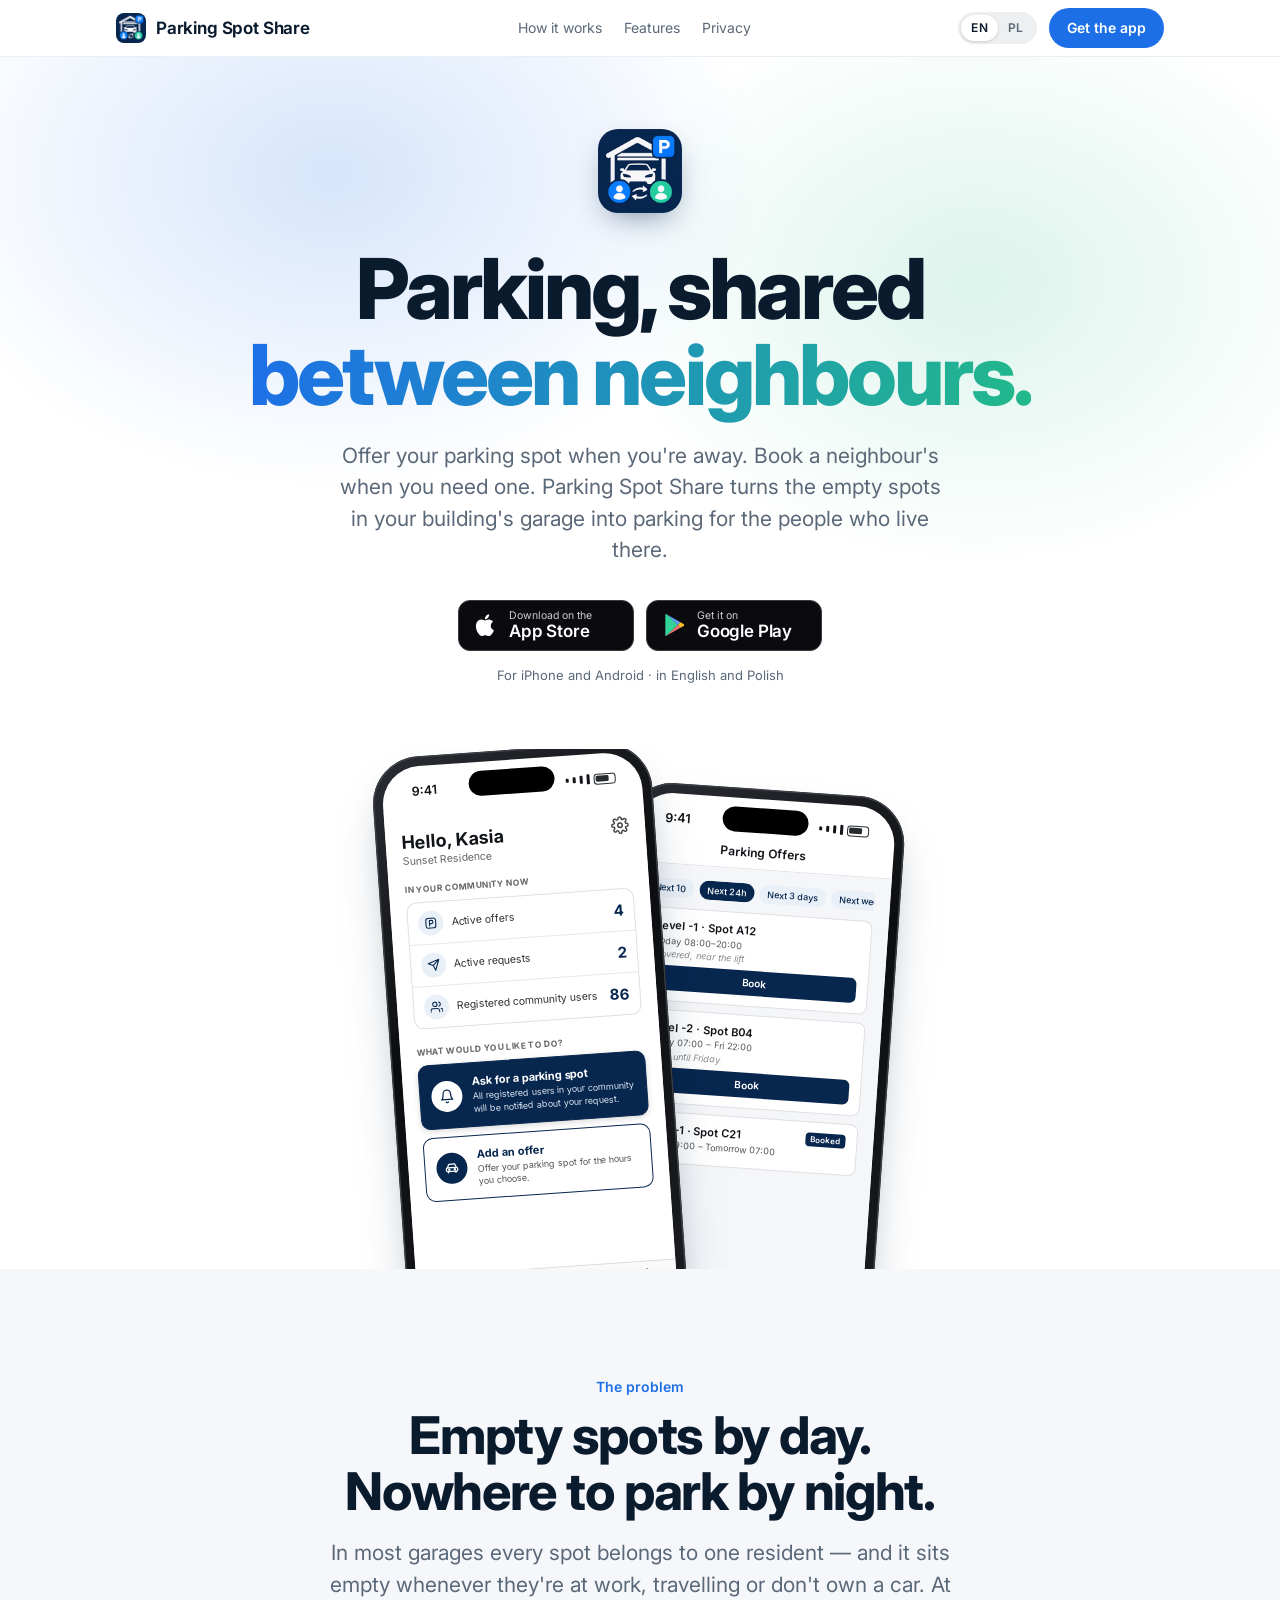
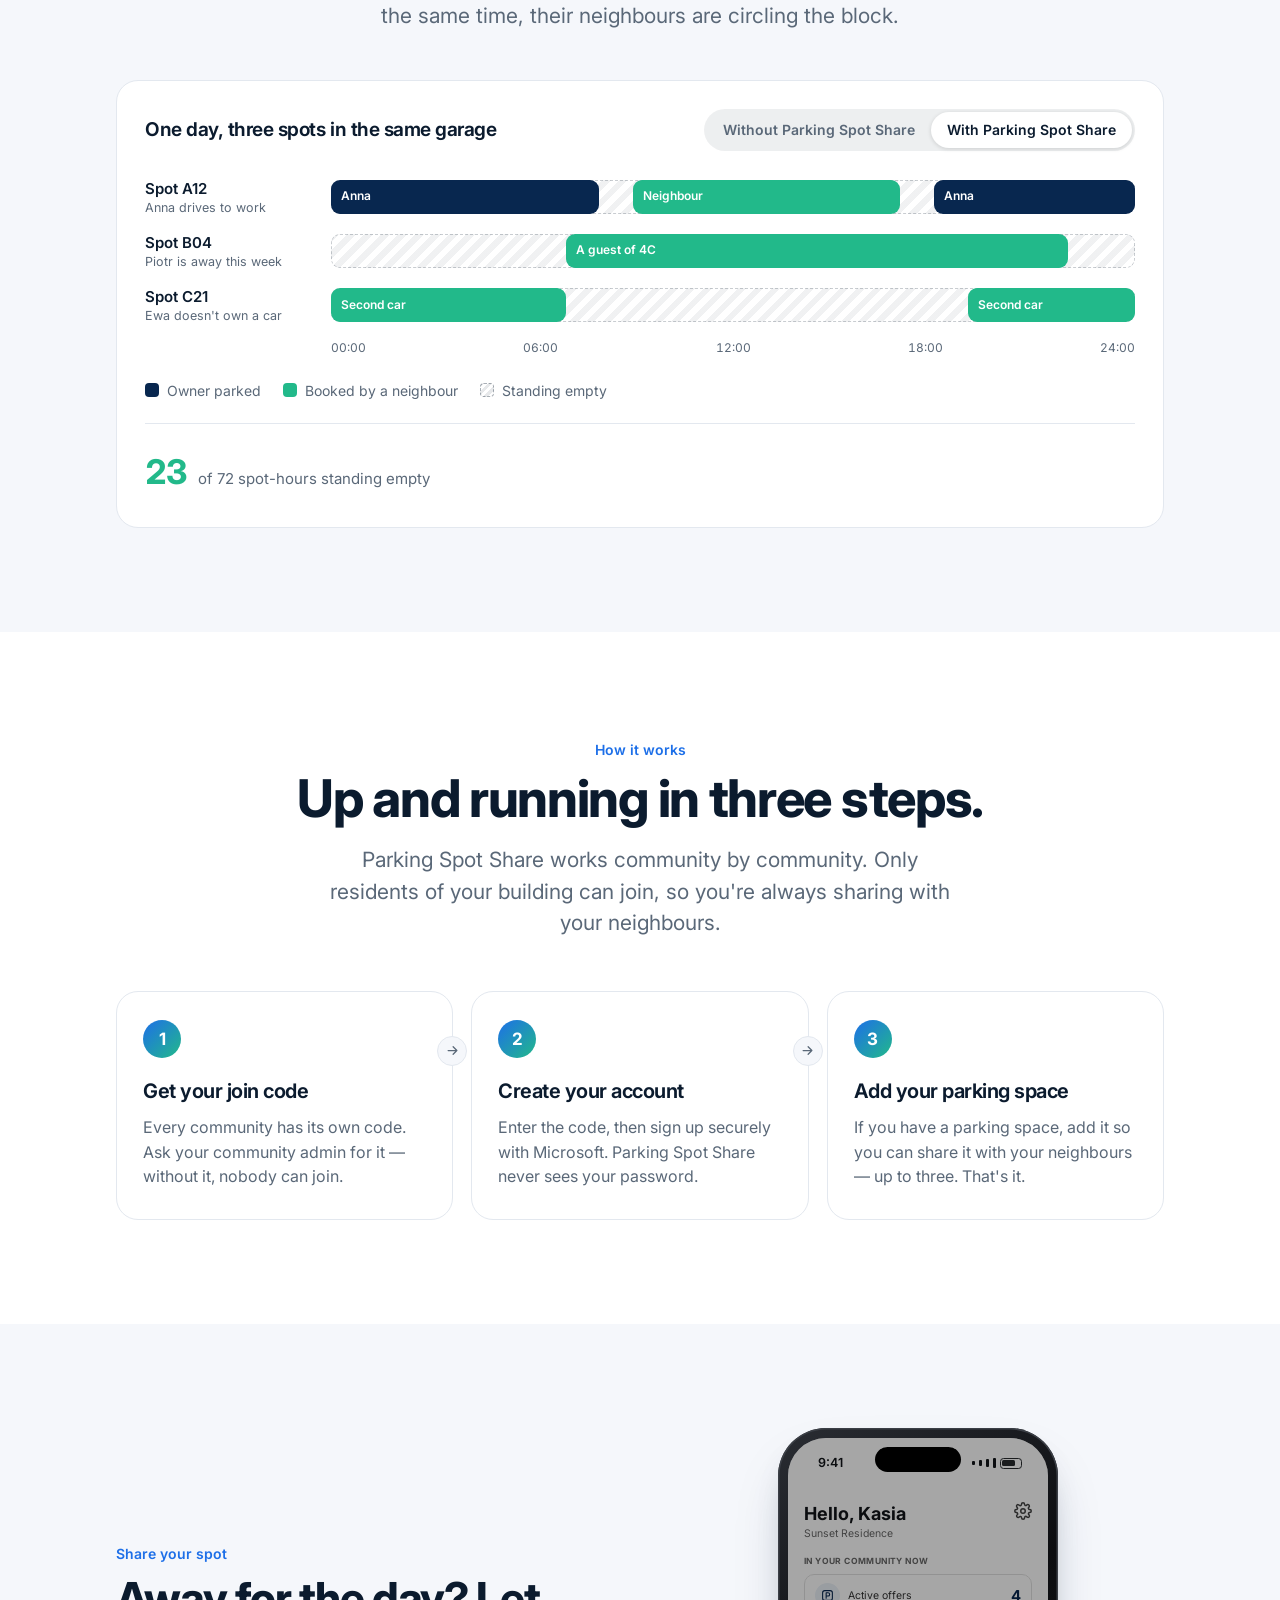
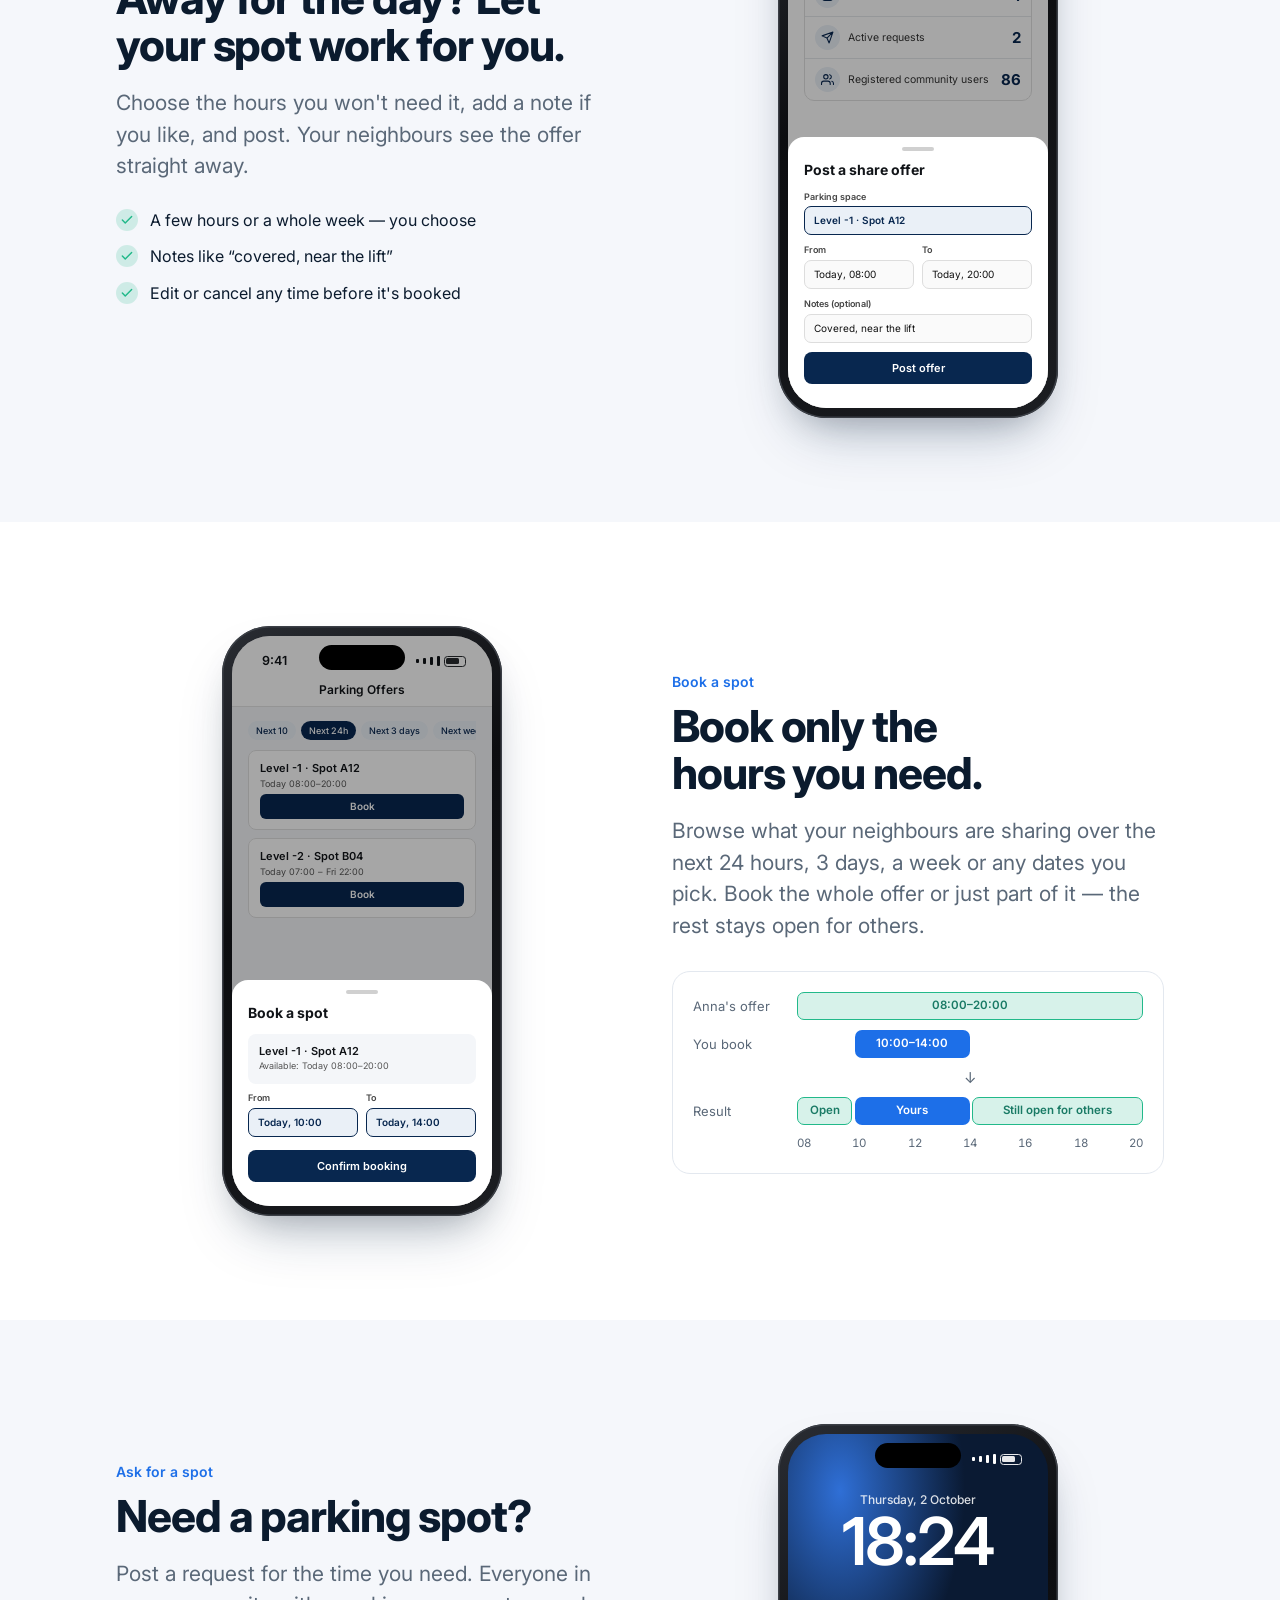
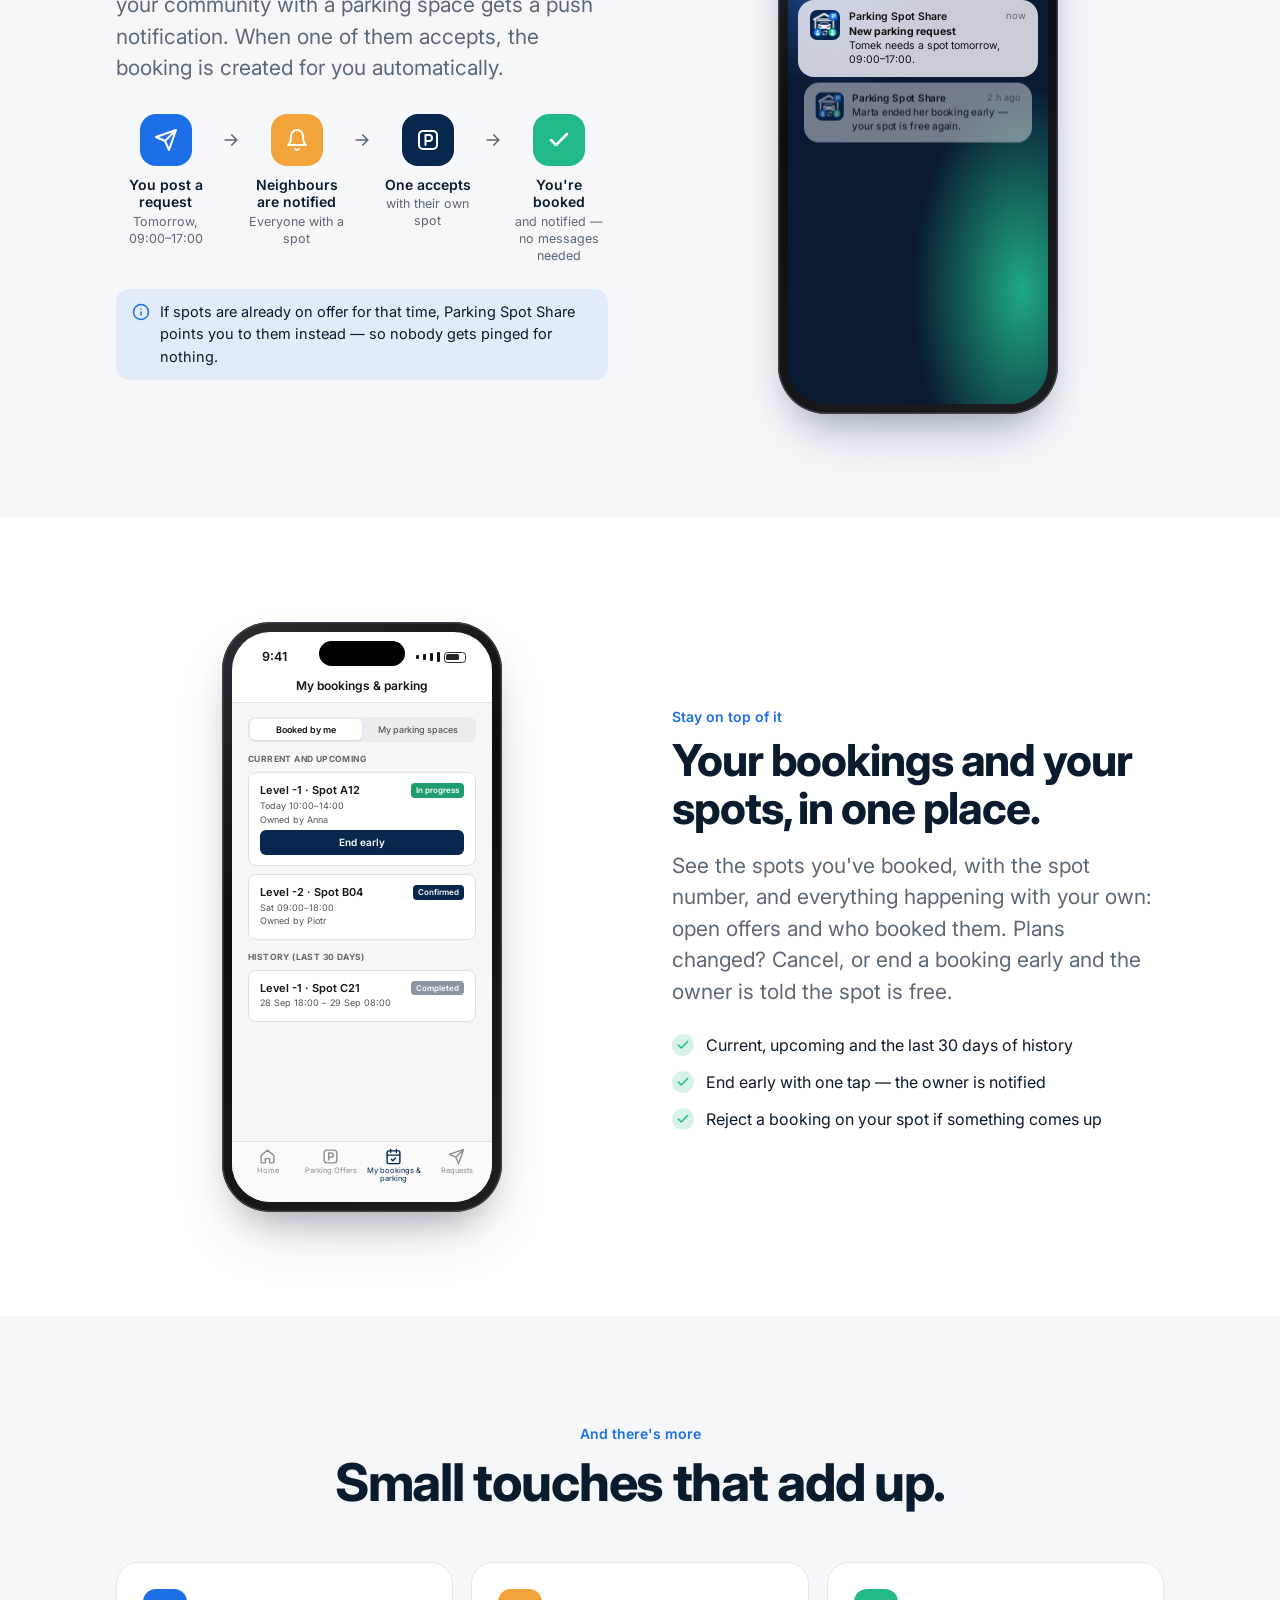
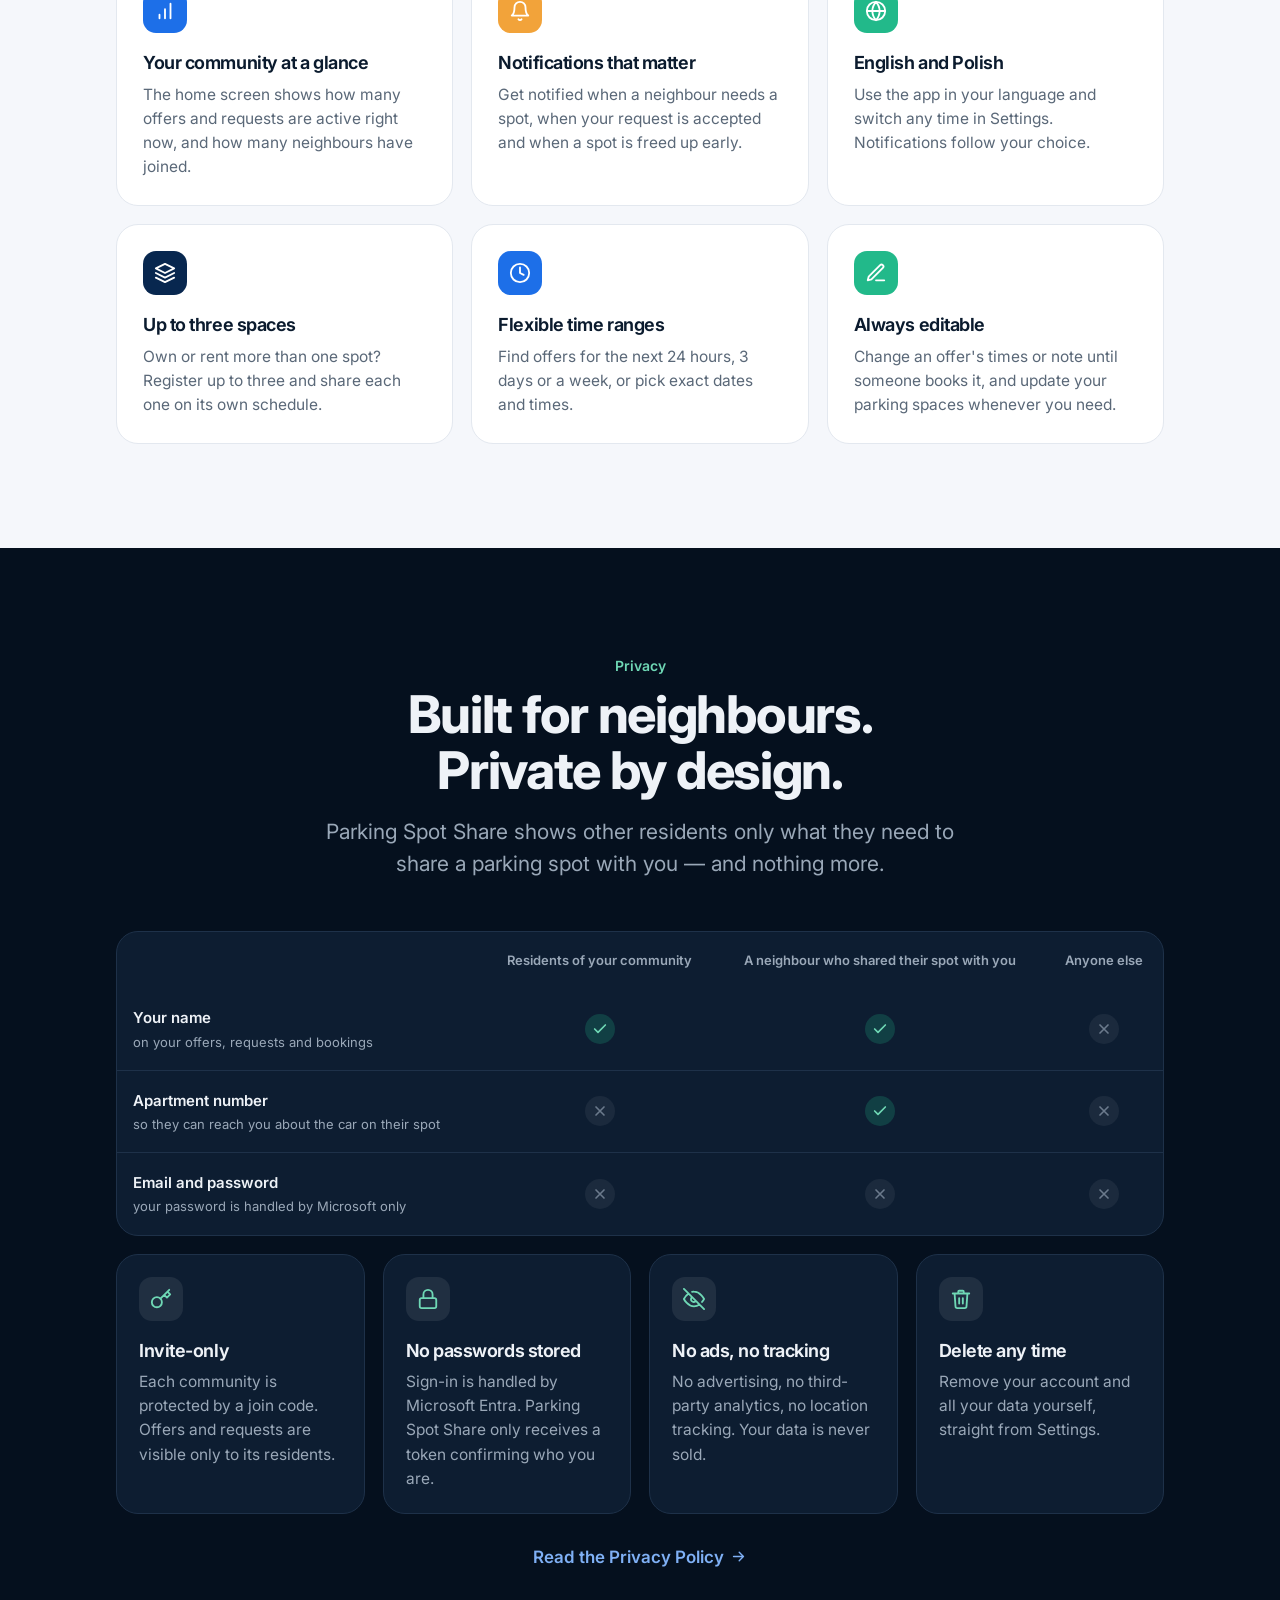
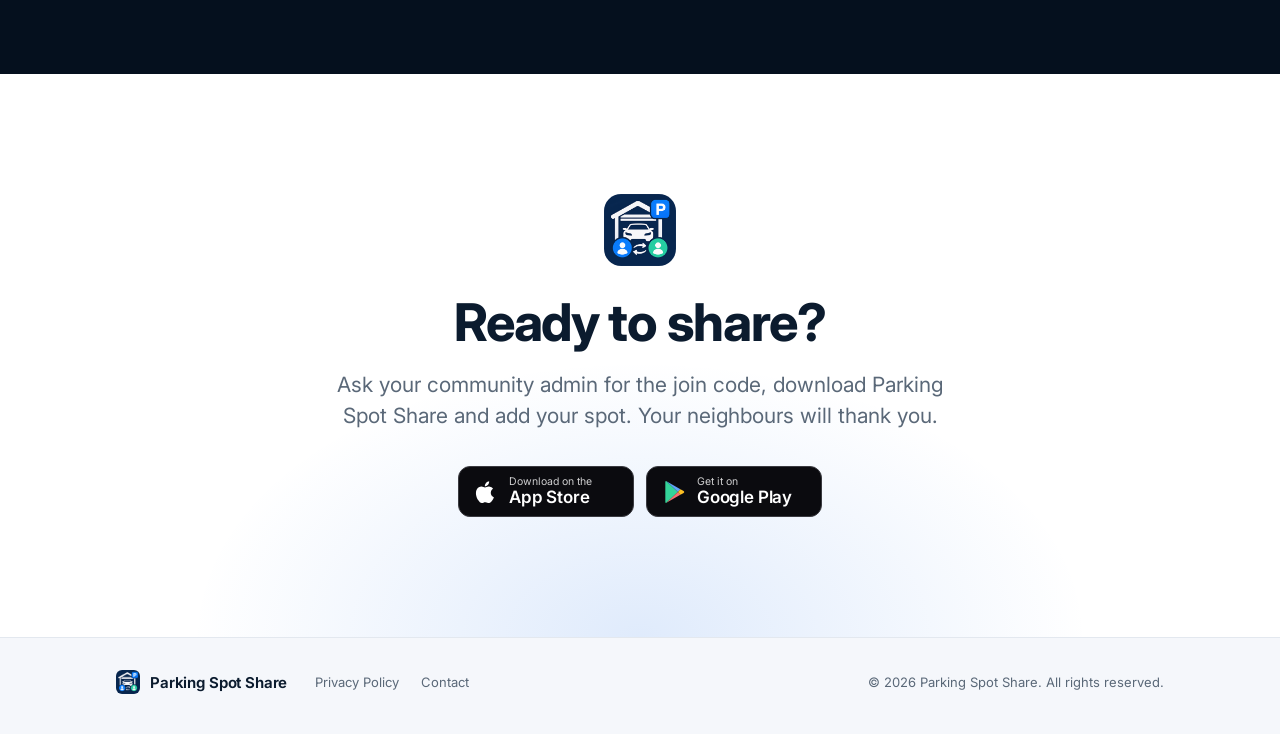
==== index.html @ 2da4513a "Simplify step 3 and the request section heading Step 3 now only asks to add a parking space (no apar" ====
<!DOCTYPE html>
<html lang="en">
<head>
<meta charset="UTF-8">
<meta name="viewport" content="width=device-width, initial-scale=1">
<title>Parking Spot Share</title>
<meta name="description" content="Parking Spot Share lets residents of the same building share their unused parking spots with each other — offer your spot when you're away, book a neighbour's when you need one.">
<meta property="og:title" content="Parking Spot Share — parking, shared between neighbours">
<meta property="og:description" content="Offer your parking spot when you're away. Book a neighbour's when you need one.">
<meta property="og:image" content="icon.png">
<link rel="icon" type="image/png" sizes="32x32" href="favicon-32.png">
<link rel="icon" type="image/png" sizes="256x256" href="icon.png">
<link rel="apple-touch-icon" href="apple-touch-icon.png">
<script>
  (function () {
    var lang = null;
    try { lang = new URLSearchParams(location.search).get("lang"); } catch (e) {}
    if (lang !== "en" && lang !== "pl") {
      try { lang = localStorage.getItem("lang"); } catch (e) {}
    }
    if (lang !== "en" && lang !== "pl") {
      lang = /^pl\b/i.test(navigator.language || "") ? "pl" : "en";
    }
    document.documentElement.lang = lang;
    document.documentElement.classList.add("js");
  })();
</script>
<link rel="preconnect" href="https://fonts.googleapis.com">
<link rel="preconnect" href="https://fonts.gstatic.com" crossorigin>
<link href="https://fonts.googleapis.com/css2?family=Inter:wght@400;500;600;700;800&display=swap" rel="stylesheet">
<link rel="stylesheet" href="site.css">
<style>
  /* ── Layout ─────────────────────────────────────────────────── */

  .wrap { max-width: 1080px; margin: 0 auto; padding: 0 16px; }

  section { padding: 104px 0; }
  .soft { background: var(--bg-soft); }

  .eyebrow {
    display: inline-block;
    font-size: 14px;
    font-weight: 600;
    color: var(--blue);
    margin-bottom: 10px;
  }

  h1, h2, h3 { letter-spacing: -0.025em; text-wrap: balance; margin: 0; }

  h2 {
    font-size: clamp(32px, 5vw, 52px);
    line-height: 1.07;
    font-weight: 750;
  }

  .lead {
    font-size: clamp(18px, 2vw, 21px);
    color: var(--text-muted);
    line-height: 1.5;
    max-width: 640px;
    margin: 18px 0 0;
  }

  .center { text-align: center; }
  .center .lead { margin-left: auto; margin-right: auto; }

  .i { width: 1em; height: 1em; display: inline-block; vertical-align: -0.125em; flex: none; }

  /* ── Hero ───────────────────────────────────────────────────── */

  .hero {
    position: relative;
    overflow: hidden;
    padding: 72px 0 0;
    text-align: center;
  }

  .hero::before {
    content: "";
    position: absolute;
    inset: -20% -10% auto;
    height: 900px;
    background:
      radial-gradient(40% 50% at 30% 40%, color-mix(in srgb, var(--blue) 18%, transparent), transparent 70%),
      radial-gradient(35% 45% at 72% 52%, color-mix(in srgb, var(--mint) 16%, transparent), transparent 70%);
    pointer-events: none;
  }

  .hero > * { position: relative; }

  .hero-icon {
    width: 84px;
    height: 84px;
    border-radius: 20px;
    box-shadow: 0 12px 30px -10px rgba(8, 39, 79, 0.5);
    margin-bottom: 26px;
  }

  .hero h1 {
    font-size: clamp(42px, 7.6vw, 84px);
    line-height: 1.02;
    font-weight: 800;
    letter-spacing: -0.035em;
  }

  .gradient-text {
    background: linear-gradient(100deg, var(--blue), var(--mint));
    -webkit-background-clip: text;
    background-clip: text;
    color: transparent;
  }

  .hero .lead { margin: 22px auto 0; max-width: 620px; }

  .stores {
    display: flex;
    flex-wrap: wrap;
    justify-content: center;
    gap: 12px;
    margin-top: 34px;
  }

  .store {
    display: inline-flex;
    align-items: center;
    gap: 10px;
    min-width: 176px;
    padding: 9px 18px 9px 14px;
    border-radius: 12px;
    background: #0B0B0F;
    color: #fff;
    text-decoration: none;
    border: 1px solid #3A3A40;
    transition: transform 0.15s ease;
  }

  .store:hover { transform: translateY(-2px); }
  .store svg { width: 26px; height: 26px; flex: none; }
  .store span { display: flex; flex-direction: column; text-align: left; line-height: 1.15; }
  .store small { font-size: 10.5px; opacity: 0.8; }
  .store b { font-size: 17px; font-weight: 600; letter-spacing: -0.01em; }

  .hero-note { margin-top: 14px; font-size: 13px; color: var(--text-muted); }

  .hero-phones {
    display: flex;
    justify-content: center;
    align-items: flex-end;
    gap: 0;
    margin-top: 64px;
    height: 520px;
    overflow: hidden;
  }

  .hero-phones .phone:first-child { transform: translateX(30px) rotate(-4deg); z-index: 1; margin-bottom: -70px; }
  .hero-phones .phone:last-child { transform: translateX(-30px) rotate(4deg) translateY(40px); margin-bottom: -70px; }

  @media (max-width: 640px) {
    .hero-phones { height: 500px; align-items: flex-start; }
    .hero-phones .phone:first-child { margin-bottom: 0; }
    .hero-phones .phone:last-child { display: none; }
    .hero-phones .phone:first-child { transform: none; }
  }

  /* ── Phone mockup ───────────────────────────────────────────── */

  .phone {
    --ink: #111418;
    --muted: #666;
    --navy-app: #08274F;
    width: 280px;
    height: 590px;
    flex: none;
    border-radius: 48px;
    padding: 10px;
    background: linear-gradient(145deg, #2A2D33, #0C0D10 40%, #1C1E22);
    box-shadow: var(--shadow), inset 0 0 0 1.5px #3B3F46;
    position: relative;
    text-align: left;
    font-family: -apple-system, BlinkMacSystemFont, "SF Pro Text", "Inter", "Segoe UI", Roboto, sans-serif;
    line-height: 1.3;
  }

  .screen {
    height: 100%;
    border-radius: 38px;
    overflow: hidden;
    background: #fff;
    color: var(--ink);
    display: flex;
    flex-direction: column;
    position: relative;
  }

  .island {
    position: absolute;
    top: 9px;
    left: 50%;
    transform: translateX(-50%);
    width: 86px;
    height: 25px;
    border-radius: 20px;
    background: #000;
    z-index: 2;
  }

  .statusbar {
    height: 44px;
    flex: none;
    display: flex;
    align-items: center;
    justify-content: space-between;
    padding: 6px 26px 0 30px;
    font-size: 12.5px;
    font-weight: 600;
  }

  .statusbar .sig { display: flex; gap: 4px; align-items: center; }
  .statusbar .sig i { display: block; width: 3px; background: currentColor; border-radius: 1px; }
  .statusbar .batt { width: 22px; height: 11px; border: 1.2px solid currentColor; border-radius: 3.5px; padding: 1.2px; opacity: 0.9; }
  .statusbar .batt::after { content: ""; display: block; height: 100%; width: 75%; background: currentColor; border-radius: 1.5px; }

  .navbar-title {
    flex: none;
    text-align: center;
    font-size: 12px;
    font-weight: 600;
    padding: 2px 0 8px;
    border-bottom: 0.5px solid #e3e3e3;
  }

  .app-body { flex: 1; overflow: hidden; padding: 14px 16px; background: #fff; }
  .app-body.grey { background: #F4F6F9; }

  .tabbar {
    flex: none;
    display: grid;
    grid-template-columns: repeat(4, 1fr);
    border-top: 0.5px solid #ddd;
    background: #FAFAFA;
    padding: 6px 4px 18px;
  }

  .tab { display: flex; flex-direction: column; align-items: center; gap: 2px; font-size: 7.5px; color: #8E8E93; text-align: center; line-height: 1.15; }
  .tab .i { width: 17px; height: 17px; }
  .tab.on { color: var(--navy-app); }

  /* App components (sized from the app's StyleSheets at ~0.68×) */

  .a-greet { font-size: 18px; font-weight: 700; }
  .a-comm { font-size: 10.5px; color: var(--muted); margin-top: 1px; }
  .a-head { display: flex; justify-content: space-between; align-items: flex-start; margin: 6px 0 16px; }
  .a-head .i { width: 18px; height: 18px; color: #444; }
  .a-sec { font-size: 8.5px; font-weight: 700; color: var(--muted); text-transform: uppercase; letter-spacing: 0.4px; margin-bottom: 7px; }
  .a-stats { border-radius: 10px; border: 0.5px solid #e0e0e0; overflow: hidden; margin-bottom: 18px; }
  .a-stat { display: flex; align-items: center; gap: 8px; padding: 8px 10px; }
  .a-stat + .a-stat { border-top: 0.5px solid #e5e7eb; }
  .a-stat .ic { width: 25px; height: 25px; border-radius: 50%; background: #EAF0F7; color: var(--navy-app); display: grid; place-items: center; }
  .a-stat .ic .i { width: 13px; height: 13px; }
  .a-stat .lbl { flex: 1; font-size: 10.5px; color: #333; }
  .a-stat .val { font-size: 15px; font-weight: 700; color: var(--navy-app); }
  .a-card { display: flex; align-items: center; gap: 10px; border-radius: 10px; padding: 11px; margin-bottom: 8px; border: 1.2px solid var(--navy-app); }
  .a-card .ic { width: 31px; height: 31px; border-radius: 50%; display: grid; place-items: center; flex: none; background: var(--navy-app); color: #fff; }
  .a-card .ic .i { width: 15px; height: 15px; }
  .a-card b { display: block; font-size: 11px; color: var(--navy-app); }
  .a-card small { display: block; font-size: 9px; color: #555; line-height: 1.35; margin-top: 2px; }
  .a-card.primary { background: var(--navy-app); box-shadow: 0 2px 6px rgba(0, 0, 0, 0.15); }
  .a-card.primary .ic { background: #fff; color: var(--navy-app); }
  .a-card.primary b { color: #fff; }
  .a-card.primary small { color: #D6E0EE; }

  .a-chips { display: flex; gap: 5px; margin-bottom: 10px; overflow: hidden; }
  .a-chip { font-size: 9px; padding: 4px 8px; border-radius: 999px; background: #EAF0F7; color: var(--navy-app); white-space: nowrap; font-weight: 500; }
  .a-chip.on { background: var(--navy-app); color: #fff; }
  .a-desc { font-size: 9px; color: #666; margin-bottom: 10px; line-height: 1.4; }
  .a-offer { background: #fff; border-radius: 8px; padding: 10px 11px; border: 0.5px solid #e0e0e0; margin-bottom: 8px; }
  .a-offer .top { display: flex; justify-content: space-between; gap: 6px; margin-bottom: 2px; align-items: center; }
  .a-offer .t { font-size: 11px; font-weight: 600; }
  .a-offer .p { font-size: 11px; font-weight: 600; color: var(--navy-app); white-space: nowrap; }
  .a-offer .time { font-size: 9px; color: #555; margin-bottom: 2px; }
  .a-offer .note { font-size: 9px; color: #888; font-style: italic; margin-bottom: 5px; }
  .a-offer .who { font-size: 9px; color: #555; margin-bottom: 2px; }
  .a-btn { background: var(--navy-app); color: #fff; border-radius: 6px; padding: 6px; text-align: center; font-size: 10px; font-weight: 600; margin-top: 5px; }
  .a-btn.ghost { background: transparent; color: #c00; border: 1px solid #c00; display: inline-block; padding: 3px 8px; font-size: 9px; font-weight: 500; }
  .a-badge { font-size: 8px; font-weight: 600; color: #fff; background: var(--navy-app); border-radius: 4px; padding: 2px 5px; white-space: nowrap; }
  .a-badge.green { background: #1E9E6A; }
  .a-badge.grey { background: #8A94A3; }

  .a-seg { display: grid; grid-template-columns: 1fr 1fr; background: #E9ECF1; border-radius: 7px; padding: 2px; margin-bottom: 12px; }
  .a-seg span { font-size: 9px; text-align: center; padding: 5px 2px; border-radius: 5px; color: #555; font-weight: 500; }
  .a-seg span.on { background: #fff; color: #111; box-shadow: 0 1px 2px rgba(0, 0, 0, 0.12); font-weight: 600; }

  /* Modal mockup */
  .a-dim { position: absolute; inset: 0; background: rgba(0, 0, 0, 0.35); z-index: 1; }
  .a-sheet { position: absolute; left: 0; right: 0; bottom: 0; background: #fff; border-radius: 16px 16px 0 0; padding: 10px 16px 24px; z-index: 1; }
  .a-sheet .grab { width: 32px; height: 4px; border-radius: 2px; background: #d0d0d0; margin: 0 auto 10px; }
  .a-sheet h4 { margin: 0 0 12px; font-size: 14px; font-weight: 700; }
  .a-label { font-size: 9px; font-weight: 600; color: #444; margin: 0 0 4px; }
  .a-input { border: 1px solid #ddd; border-radius: 7px; padding: 7px 9px; font-size: 10px; background: #fafafa; margin-bottom: 9px; color: #111; }
  .a-input.sel { border-color: var(--navy-app); background: #EAF0F7; color: var(--navy-app); font-weight: 600; }
  .a-row { display: grid; grid-template-columns: 1fr 1fr; gap: 8px; }
  .a-sheet .a-btn { padding: 9px; font-size: 11px; margin-top: 4px; border-radius: 8px; }

  /* Lock screen mockup */
  .lock {
    background:
      radial-gradient(80% 60% at 20% 10%, #2F6FD6 0%, transparent 60%),
      radial-gradient(70% 60% at 90% 80%, #1FA982 0%, transparent 60%),
      #0A1A33;
    color: #fff;
  }
  .lock .statusbar { color: #fff; }
  .lock-date { text-align: center; font-size: 12px; font-weight: 500; opacity: 0.85; margin-top: 14px; }
  .lock-time { text-align: center; font-size: 66px; font-weight: 600; letter-spacing: -2px; line-height: 1; margin-bottom: 26px; }
  .notif {
    margin: 0 10px 8px;
    background: rgba(245, 245, 250, 0.82);
    -webkit-backdrop-filter: blur(20px);
    backdrop-filter: blur(20px);
    color: #111;
    border-radius: 16px;
    padding: 10px 12px;
    display: flex;
    gap: 9px;
  }
  .notif img { width: 30px; height: 30px; border-radius: 7px; flex: none; }
  .notif .nt { flex: 1; min-width: 0; }
  .notif .nh { display: flex; justify-content: space-between; font-size: 10.5px; font-weight: 600; }
  .notif .nh small { font-weight: 400; color: #666; font-size: 9.5px; }
  .notif p { margin: 1px 0 0; font-size: 10.5px; line-height: 1.35; }
  .notif.faded { opacity: 0.55; transform: scale(0.95); margin-top: -4px; }

  /* ── Problem / garage diagram ───────────────────────────────── */

  .diagram {
    background: var(--surface);
    border: 1px solid var(--border);
    border-radius: var(--radius);
    padding: 28px;
    margin-top: 48px;
  }

  .diagram-head {
    display: flex;
    flex-wrap: wrap;
    justify-content: space-between;
    align-items: center;
    gap: 16px;
    margin-bottom: 26px;
  }

  .diagram-head h3 { font-size: 19px; font-weight: 650; }

  .seg {
    display: inline-flex;
    background: color-mix(in srgb, var(--text) 7%, transparent);
    border-radius: 999px;
    padding: 3px;
  }

  .seg button {
    appearance: none;
    border: 0;
    background: transparent;
    color: var(--text-muted);
    font: inherit;
    font-size: 14px;
    font-weight: 600;
    padding: 7px 16px;
    border-radius: 999px;
    cursor: pointer;
    transition: background 0.2s ease, color 0.2s ease;
  }

  .seg button[aria-pressed="true"] { background: var(--surface); color: var(--text); box-shadow: 0 1px 4px rgba(0, 0, 0, 0.14); }

  .day-row { display: grid; grid-template-columns: 172px 1fr; gap: 14px; align-items: center; margin-bottom: 14px; }
  .day-row .who b { display: block; font-size: 15px; font-weight: 600; }
  .day-row .who small { display: block; color: var(--text-muted); font-size: 12.5px; line-height: 1.35; }

  .track {
    position: relative;
    height: 34px;
    border-radius: 9px;
    background: repeating-linear-gradient(135deg, color-mix(in srgb, var(--text) 6%, transparent) 0 6px, transparent 6px 12px);
    outline: 1px dashed color-mix(in srgb, var(--text) 22%, transparent);
    outline-offset: -1px;
  }

  .bar {
    position: absolute;
    top: 0;
    bottom: 0;
    border-radius: 9px;
    display: flex;
    align-items: center;
    padding: 0 10px;
    font-size: 12px;
    font-weight: 600;
    color: #fff;
    white-space: nowrap;
    overflow: hidden;
  }

  .bar.owner { background: var(--navy); }
  :root[data-theme="dark"] .bar.owner { background: #2A4C7E; }
  @media (prefers-color-scheme: dark) { :root:not([data-theme="light"]) .bar.owner { background: #2A4C7E; } }

  .bar.shared {
    background: var(--mint);
    transform-origin: left center;
    transition: transform 0.7s cubic-bezier(0.2, 0.8, 0.2, 1), opacity 0.4s ease;
  }

  .garage[data-mode="without"] .bar.shared { transform: scaleX(0); opacity: 0; }

  .axis { display: grid; grid-template-columns: 172px 1fr; gap: 14px; }
  .axis .ticks { display: flex; justify-content: space-between; font-size: 12px; color: var(--text-muted); font-variant-numeric: tabular-nums; }

  .legend { display: flex; flex-wrap: wrap; gap: 8px 22px; margin-top: 22px; font-size: 14px; color: var(--text-muted); }
  .legend span { display: inline-flex; align-items: center; gap: 8px; }
  .legend i { width: 14px; height: 14px; border-radius: 4px; display: block; }
  .legend .l-owner { background: var(--navy); }
  .legend .l-shared { background: var(--mint); }
  .legend .l-idle { outline: 1px dashed color-mix(in srgb, var(--text) 35%, transparent); outline-offset: -1px; background: repeating-linear-gradient(135deg, color-mix(in srgb, var(--text) 10%, transparent) 0 3px, transparent 3px 6px); }

  .stat-out {
    display: flex;
    flex-wrap: wrap;
    gap: 6px 10px;
    align-items: baseline;
    margin-top: 22px;
    padding-top: 22px;
    border-top: 1px solid var(--border);
    font-size: 15px;
    color: var(--text-muted);
  }

  .stat-out strong { font-size: 34px; font-weight: 750; color: var(--text); letter-spacing: -0.02em; font-variant-numeric: tabular-nums; }
  .garage[data-mode="with"] .stat-out strong { color: var(--mint); }

  @media (max-width: 560px) {
    .diagram { padding: 20px 16px; }
    .day-row, .axis { grid-template-columns: 1fr; gap: 6px; }
    .axis .spacer { display: none; }
    .bar { font-size: 0; padding: 0; }
  }

  /* ── Steps ──────────────────────────────────────────────────── */

  .steps {
    display: grid;
    grid-template-columns: repeat(3, 1fr);
    gap: 18px;
    margin-top: 52px;
    counter-reset: step;
  }

  .step {
    background: var(--surface);
    border: 1px solid var(--border);
    border-radius: var(--radius);
    padding: 28px 26px 30px;
    position: relative;
  }

  .step .num {
    width: 38px;
    height: 38px;
    border-radius: 50%;
    display: grid;
    place-items: center;
    font-weight: 700;
    color: #fff;
    background: linear-gradient(135deg, var(--blue), var(--mint));
    margin-bottom: 18px;
  }

  .step h3 { font-size: 20px; font-weight: 650; margin-bottom: 8px; }
  .step p { margin: 0; color: var(--text-muted); font-size: 16px; }

  .step-arrow {
    position: absolute;
    right: -15px;
    top: 44px;
    width: 30px;
    height: 30px;
    border-radius: 50%;
    background: var(--bg-soft);
    border: 1px solid var(--border);
    display: grid;
    place-items: center;
    color: var(--text-muted);
    z-index: 1;
    font-size: 15px;
  }

  @media (max-width: 820px) {
    .steps { grid-template-columns: 1fr; }
    .step-arrow { right: auto; left: 40px; top: auto; bottom: -15px; transform: rotate(90deg); }
  }

  /* ── Feature rows ───────────────────────────────────────────── */

  .feature {
    display: grid;
    grid-template-columns: 1fr 1fr;
    gap: 64px;
    align-items: center;
  }

  .feature.flip .feature-media { order: -1; }

  .feature-media { display: flex; justify-content: center; }

  .feature h2 { font-size: clamp(30px, 4.2vw, 44px); }

  .ticks-list { list-style: none; padding: 0; margin: 26px 0 0; display: grid; gap: 12px; }
  .ticks-list li { display: flex; gap: 12px; align-items: flex-start; font-size: 16px; }
  .ticks-list .i { width: 22px; height: 22px; padding: 4px; border-radius: 50%; background: color-mix(in srgb, var(--mint) 18%, transparent); color: var(--mint); margin-top: 1px; }

  @media (max-width: 860px) {
    .feature { grid-template-columns: 1fr; gap: 44px; }
    .feature.flip .feature-media { order: 0; }
  }

  /* ── Split-booking diagram ──────────────────────────────────── */

  .split {
    margin-top: 30px;
    background: var(--surface);
    border: 1px solid var(--border);
    border-radius: 18px;
    padding: 20px;
  }

  .split-row { display: grid; grid-template-columns: 92px 1fr; gap: 12px; align-items: center; margin-bottom: 10px; }
  .split-row > span { font-size: 13px; color: var(--text-muted); }
  .split-track { position: relative; height: 28px; }
  .split-track .bar { font-size: 11.5px; padding: 0 8px; border-radius: 7px; justify-content: center; }
  .bar.open { background: color-mix(in srgb, var(--mint) 18%, transparent); color: color-mix(in srgb, var(--mint) 60%, var(--text)); border: 1.5px solid var(--mint); }
  .bar.mine { background: var(--blue); }
  .split-axis { display: grid; grid-template-columns: 92px 1fr; gap: 12px; }
  .split-axis div:last-child { display: flex; justify-content: space-between; font-size: 11.5px; color: var(--text-muted); font-variant-numeric: tabular-nums; }
  .split-arrow { display: grid; grid-template-columns: 92px 1fr; gap: 12px; color: var(--text-muted); margin: -2px 0 8px; }
  .split-arrow div:last-child { text-align: center; font-size: 15px; }

  @media (max-width: 560px) {
    .split { padding: 16px 14px; }
    .split-row, .split-axis, .split-arrow { grid-template-columns: 72px 1fr; gap: 8px; }
    .split-track .bar { font-size: 10px; padding: 0 3px; }
    .split-track .bar.tiny { font-size: 0; }
  }

  /* ── Request flow diagram ───────────────────────────────────── */

  .flow {
    margin-top: 30px;
    display: grid;
    grid-template-columns: 1fr auto 1fr auto 1fr auto 1fr;
    align-items: start;
    gap: 6px;
  }

  .flow-node { text-align: center; }

  .flow-node .ic {
    width: 52px;
    height: 52px;
    border-radius: 16px;
    margin: 0 auto 10px;
    display: grid;
    place-items: center;
    color: #fff;
  }

  .flow-node .ic .i { width: 24px; height: 24px; }
  .flow-node b { display: block; font-size: 14px; font-weight: 600; line-height: 1.25; }
  .flow-node small { display: block; font-size: 12.5px; color: var(--text-muted); margin-top: 3px; line-height: 1.35; }
  .flow-arrow { color: var(--text-muted); padding-top: 15px; }
  .flow-arrow .i { width: 20px; height: 20px; }

  .c-blue { background: var(--blue); }
  .c-navy { background: var(--navy); }
  .c-amber { background: #F2A33A; }
  .c-mint { background: var(--mint); }

  @media (max-width: 560px) {
    .flow { grid-template-columns: 1fr; gap: 4px; }
    .flow-node { display: grid; grid-template-columns: 52px 1fr; gap: 14px; text-align: left; align-items: center; }
    .flow-node .ic { margin: 0; }
    .flow-arrow { padding: 0; width: 52px; display: flex; justify-content: center; }
    .flow-arrow .i { transform: rotate(90deg); }
  }

  .note-pill {
    display: inline-flex;
    gap: 10px;
    align-items: flex-start;
    margin-top: 24px;
    padding: 12px 16px;
    border-radius: 14px;
    background: color-mix(in srgb, var(--blue) 9%, transparent);
    font-size: 14.5px;
    color: var(--text);
  }

  .note-pill .i { color: var(--blue); width: 18px; height: 18px; margin-top: 2px; }

  /* ── More features grid ─────────────────────────────────────── */

  .grid {
    display: grid;
    grid-template-columns: repeat(3, 1fr);
    gap: 18px;
    margin-top: 52px;
  }

  .tile {
    background: var(--surface);
    border: 1px solid var(--border);
    border-radius: var(--radius);
    padding: 26px;
  }

  .tile .ic {
    width: 44px;
    height: 44px;
    border-radius: 13px;
    display: grid;
    place-items: center;
    color: #fff;
    margin-bottom: 16px;
  }

  .tile .ic .i { width: 22px; height: 22px; }
  .tile h3 { font-size: 18px; font-weight: 650; margin-bottom: 6px; }
  .tile p { margin: 0; color: var(--text-muted); font-size: 15.5px; }

  @media (max-width: 860px) { .grid { grid-template-columns: 1fr 1fr; } }
  @media (max-width: 560px) { .grid { grid-template-columns: 1fr; } }

  /* ── Privacy ────────────────────────────────────────────────── */

  .privacy-dark {
    background: #05101E;
    color: #EEF2F7;
    --text: #EEF2F7;
    --text-muted: #9AA8B8;
    --surface: #0D1D31;
    --border: #1E3149;
    --link: #7FB0F5;
  }

  .privacy-dark .eyebrow { color: #6FD8B5; }

  .who-table {
    width: 100%;
    border-collapse: separate;
    border-spacing: 0;
    margin-top: 52px;
    background: var(--surface);
    border: 1px solid var(--border);
    border-radius: var(--radius);
    overflow: hidden;
    font-size: 15px;
  }

  .who-table th, .who-table td { padding: 18px 16px; text-align: center; border-bottom: 1px solid var(--border); }
  .who-table tr:last-child td, .who-table tr:last-child th { border-bottom: 0; }
  .who-table thead th { font-size: 13px; font-weight: 600; color: var(--text-muted); vertical-align: bottom; }
  .who-table tbody th { text-align: left; font-weight: 600; }
  .who-table tbody th small { display: block; font-weight: 400; color: var(--text-muted); font-size: 13px; margin-top: 2px; }

  .yes, .no { display: inline-grid; place-items: center; width: 30px; height: 30px; border-radius: 50%; }
  .yes { background: color-mix(in srgb, var(--mint) 22%, transparent); color: #6FD8B5; }
  .no { background: color-mix(in srgb, #fff 6%, transparent); color: #6B7A8C; }
  .yes .i, .no .i { width: 16px; height: 16px; }

  @media (max-width: 600px) {
    .who-table { font-size: 13.5px; }
    .who-table th, .who-table td { padding: 14px 8px; }
    .who-table thead th { font-size: 11.5px; }
  }

  .privacy-grid { display: grid; grid-template-columns: repeat(4, 1fr); gap: 18px; margin-top: 18px; }
  .privacy-grid .tile { padding: 22px; }
  .privacy-grid .ic { background: color-mix(in srgb, #fff 8%, transparent); color: #6FD8B5; }

  @media (max-width: 960px) { .privacy-grid { grid-template-columns: 1fr 1fr; } }
  @media (max-width: 560px) { .privacy-grid { grid-template-columns: 1fr; } }

  .text-link { display: inline-flex; align-items: center; gap: 6px; font-weight: 600; text-decoration: none; margin-top: 30px; }
  .text-link:hover { text-decoration: underline; }

  /* ── CTA ────────────────────────────────────────────────────── */

  .cta { text-align: center; padding: 120px 0; position: relative; overflow: hidden; }
  .cta::before {
    content: "";
    position: absolute;
    inset: 0;
    background: radial-gradient(50% 70% at 50% 100%, color-mix(in srgb, var(--blue) 14%, transparent), transparent 70%);
    pointer-events: none;
  }
  .cta > * { position: relative; }
  .cta .lead { margin-left: auto; margin-right: auto; }
  .cta img { width: 72px; height: 72px; border-radius: 17px; margin-bottom: 22px; }

  /* ── Scroll reveal (only when JS is on; content is visible without it) ── */

  .js .reveal { opacity: 0; transform: translateY(28px); transition: opacity 0.8s ease, transform 0.8s cubic-bezier(0.2, 0.8, 0.2, 1); }
  .js .reveal.in { opacity: 1; transform: none; }

  @media (prefers-reduced-motion: reduce) {
    .js .reveal { opacity: 1; transform: none; transition: none; }
    .bar.shared { transition: none; }
  }

  @media (max-width: 560px) {
    section { padding: 76px 0; }
    .hero { padding-top: 48px; }
  }
</style>
</head>
<body>

<svg width="0" height="0" style="position:absolute" aria-hidden="true">
  <defs>
    <symbol id="i-home" viewBox="0 0 24 24" fill="none" stroke="currentColor" stroke-width="2" stroke-linecap="round" stroke-linejoin="round"><path d="M3 10.5 12 3l9 7.5V20a1 1 0 0 1-1 1h-5v-6H9v6H4a1 1 0 0 1-1-1z"/></symbol>
    <symbol id="i-parking" viewBox="0 0 24 24" fill="none" stroke="currentColor" stroke-width="2" stroke-linecap="round" stroke-linejoin="round"><rect x="3" y="3" width="18" height="18" rx="4"/><path d="M9.5 17V7h3.5a3 3 0 0 1 0 6H9.5"/></symbol>
    <symbol id="i-calendar" viewBox="0 0 24 24" fill="none" stroke="currentColor" stroke-width="2" stroke-linecap="round" stroke-linejoin="round"><rect x="3" y="4" width="18" height="18" rx="2"/><path d="M16 2v4M8 2v4M3 10h18M9 16l2 2 4-4"/></symbol>
    <symbol id="i-send" viewBox="0 0 24 24" fill="none" stroke="currentColor" stroke-width="2" stroke-linecap="round" stroke-linejoin="round"><path d="M22 2 11 13M22 2l-7 20-4-9-9-4z"/></symbol>
    <symbol id="i-bell" viewBox="0 0 24 24" fill="none" stroke="currentColor" stroke-width="2" stroke-linecap="round" stroke-linejoin="round"><path d="M18 8a6 6 0 0 0-12 0c0 7-3 9-3 9h18s-3-2-3-9M13.7 21a2 2 0 0 1-3.4 0"/></symbol>
    <symbol id="i-users" viewBox="0 0 24 24" fill="none" stroke="currentColor" stroke-width="2" stroke-linecap="round" stroke-linejoin="round"><path d="M17 21v-2a4 4 0 0 0-4-4H5a4 4 0 0 0-4 4v2"/><circle cx="9" cy="7" r="4"/><path d="M23 21v-2a4 4 0 0 0-3-3.9M16 3.1a4 4 0 0 1 0 7.8"/></symbol>
    <symbol id="i-user" viewBox="0 0 24 24" fill="none" stroke="currentColor" stroke-width="2" stroke-linecap="round" stroke-linejoin="round"><path d="M20 21v-2a4 4 0 0 0-4-4H8a4 4 0 0 0-4 4v2"/><circle cx="12" cy="7" r="4"/></symbol>
    <symbol id="i-car" viewBox="0 0 24 24" fill="none" stroke="currentColor" stroke-width="2" stroke-linecap="round" stroke-linejoin="round"><path d="M5 11l1.6-4.3A2 2 0 0 1 8.5 5.4h7a2 2 0 0 1 1.9 1.3L19 11"/><rect x="3" y="11" width="18" height="6" rx="2"/><path d="M6 17v2M18 17v2"/><circle cx="7.5" cy="14" r="1"/><circle cx="16.5" cy="14" r="1"/></symbol>
    <symbol id="i-cog" viewBox="0 0 24 24" fill="none" stroke="currentColor" stroke-width="2" stroke-linecap="round" stroke-linejoin="round"><circle cx="12" cy="12" r="3"/><path d="M19.4 15a1.7 1.7 0 0 0 .3 1.8l.1.1a2 2 0 1 1-2.8 2.8l-.1-.1a1.7 1.7 0 0 0-1.8-.3 1.7 1.7 0 0 0-1 1.5V21a2 2 0 1 1-4 0v-.1a1.7 1.7 0 0 0-1.1-1.5 1.7 1.7 0 0 0-1.8.3l-.1.1a2 2 0 1 1-2.8-2.8l.1-.1a1.7 1.7 0 0 0 .3-1.8 1.7 1.7 0 0 0-1.5-1H3a2 2 0 1 1 0-4h.1a1.7 1.7 0 0 0 1.5-1.1 1.7 1.7 0 0 0-.3-1.8l-.1-.1a2 2 0 1 1 2.8-2.8l.1.1a1.7 1.7 0 0 0 1.8.3H9a1.7 1.7 0 0 0 1-1.5V3a2 2 0 1 1 4 0v.1a1.7 1.7 0 0 0 1 1.5 1.7 1.7 0 0 0 1.8-.3l.1-.1a2 2 0 1 1 2.8 2.8l-.1.1a1.7 1.7 0 0 0-.3 1.8V9a1.7 1.7 0 0 0 1.5 1H21a2 2 0 1 1 0 4h-.1a1.7 1.7 0 0 0-1.5 1z"/></symbol>
    <symbol id="i-check" viewBox="0 0 24 24" fill="none" stroke="currentColor" stroke-width="2.5" stroke-linecap="round" stroke-linejoin="round"><path d="M20 6 9 17l-5-5"/></symbol>
    <symbol id="i-x" viewBox="0 0 24 24" fill="none" stroke="currentColor" stroke-width="2.5" stroke-linecap="round" stroke-linejoin="round"><path d="M18 6 6 18M6 6l12 12"/></symbol>
    <symbol id="i-lock" viewBox="0 0 24 24" fill="none" stroke="currentColor" stroke-width="2" stroke-linecap="round" stroke-linejoin="round"><rect x="3" y="11" width="18" height="11" rx="2"/><path d="M7 11V7a5 5 0 0 1 10 0v4"/></symbol>
    <symbol id="i-key" viewBox="0 0 24 24" fill="none" stroke="currentColor" stroke-width="2" stroke-linecap="round" stroke-linejoin="round"><circle cx="7.5" cy="15.5" r="5.5"/><path d="m21 2-9.6 9.6M15.5 7.5l3 3L22 7l-3-3"/></symbol>
    <symbol id="i-shield" viewBox="0 0 24 24" fill="none" stroke="currentColor" stroke-width="2" stroke-linecap="round" stroke-linejoin="round"><path d="M12 22s8-4 8-10V5l-8-3-8 3v7c0 6 8 10 8 10z"/></symbol>
    <symbol id="i-trash" viewBox="0 0 24 24" fill="none" stroke="currentColor" stroke-width="2" stroke-linecap="round" stroke-linejoin="round"><path d="M3 6h18M19 6l-1 14a2 2 0 0 1-2 2H8a2 2 0 0 1-2-2L5 6M10 11v6M14 11v6M9 6V4a1 1 0 0 1 1-1h4a1 1 0 0 1 1 1v2"/></symbol>
    <symbol id="i-eyeoff" viewBox="0 0 24 24" fill="none" stroke="currentColor" stroke-width="2" stroke-linecap="round" stroke-linejoin="round"><path d="M17.9 17.9A10 10 0 0 1 12 20c-7 0-11-8-11-8a18.5 18.5 0 0 1 5.1-5.9M9.9 4.2A9 9 0 0 1 12 4c7 0 11 8 11 8a18.5 18.5 0 0 1-2.2 3.2M14.1 14.1a3 3 0 1 1-4.2-4.2M1 1l22 22"/></symbol>
    <symbol id="i-globe" viewBox="0 0 24 24" fill="none" stroke="currentColor" stroke-width="2" stroke-linecap="round" stroke-linejoin="round"><circle cx="12" cy="12" r="10"/><path d="M2 12h20M12 2a15.3 15.3 0 0 1 4 10 15.3 15.3 0 0 1-4 10 15.3 15.3 0 0 1-4-10 15.3 15.3 0 0 1 4-10z"/></symbol>
    <symbol id="i-clock" viewBox="0 0 24 24" fill="none" stroke="currentColor" stroke-width="2" stroke-linecap="round" stroke-linejoin="round"><circle cx="12" cy="12" r="10"/><path d="M12 6v6l4 2"/></symbol>
    <symbol id="i-chart" viewBox="0 0 24 24" fill="none" stroke="currentColor" stroke-width="2" stroke-linecap="round" stroke-linejoin="round"><path d="M12 20V10M18 20V4M6 20v-4"/></symbol>
    <symbol id="i-layers" viewBox="0 0 24 24" fill="none" stroke="currentColor" stroke-width="2" stroke-linecap="round" stroke-linejoin="round"><path d="m12 2 10 5-10 5L2 7z"/><path d="m2 17 10 5 10-5M2 12l10 5 10-5"/></symbol>
    <symbol id="i-pencil" viewBox="0 0 24 24" fill="none" stroke="currentColor" stroke-width="2" stroke-linecap="round" stroke-linejoin="round"><path d="M12 20h9M16.5 3.5a2.1 2.1 0 0 1 3 3L7 19l-4 1 1-4z"/></symbol>
    <symbol id="i-arrow" viewBox="0 0 24 24" fill="none" stroke="currentColor" stroke-width="2" stroke-linecap="round" stroke-linejoin="round"><path d="M5 12h14M13 6l6 6-6 6"/></symbol>
    <symbol id="i-info" viewBox="0 0 24 24" fill="none" stroke="currentColor" stroke-width="2" stroke-linecap="round" stroke-linejoin="round"><circle cx="12" cy="12" r="10"/><path d="M12 16v-4M12 8h.01"/></symbol>
    <symbol id="i-apple" viewBox="0 0 24 24" fill="currentColor"><path d="M16.4 12.6c0-2.4 2-3.6 2.1-3.7-1.2-1.7-3-1.9-3.6-2-1.5-.2-3 .9-3.8.9-.8 0-2-.9-3.3-.9-1.7 0-3.3 1-4.2 2.5-1.8 3.1-.5 7.7 1.3 10.2.9 1.2 1.9 2.6 3.2 2.6 1.3-.1 1.8-.8 3.3-.8 1.6 0 2 .8 3.4.8 1.4 0 2.3-1.3 3.1-2.5 1-1.4 1.4-2.8 1.4-2.9 0 0-2.8-1.1-2.9-4.2zM13.9 5.3c.7-.9 1.2-2 1-3.2-1 .1-2.2.7-2.9 1.5-.6.7-1.2 1.9-1.1 3.1 1.2.1 2.3-.6 3-1.4z"/></symbol>
    <symbol id="i-play" viewBox="0 0 24 24"><path d="M4 2.6v18.8c0 .5.5.8 1 .6l10.6-10-10.6-10c-.5-.2-1 .1-1 .6z" fill="#34D399"/><path d="M15.6 12 5 2l12.9 7.4z" fill="#60A5FA"/><path d="M15.6 12 5 22l12.9-7.4z" fill="#F87171"/><path d="m17.9 9.4 3 1.7c.7.4.7 1.4 0 1.8l-3 1.7-2.3-2.6z" fill="#FBBF24"/></symbol>
  </defs>
</svg>

<header class="nav">
  <div class="nav-inner">
    <a class="brand" href="#top"><img src="icon.png" alt="" width="30" height="30">Parking Spot Share</a>
    <nav class="nav-links" aria-label="Sections">
      <a href="#how" data-i18n="nav.how">How it works</a>
      <a href="#features" data-i18n="nav.features">Features</a>
      <a href="#privacy" data-i18n="nav.privacy">Privacy</a>
    </nav>
    <div class="nav-right">
      <div class="lang-switch" role="group" aria-label="Language / Język">
        <button type="button" data-set-lang="en" lang="en">EN</button>
        <button type="button" data-set-lang="pl" lang="pl">PL</button>
      </div>
      <a class="btn btn-primary" href="#download" data-i18n="nav.get">Get the app</a>
    </div>
  </div>
</header>

<main id="top">

  <!-- ── Hero ─────────────────────────────────────────────── -->
  <section class="hero">
    <div class="wrap">
      <img class="hero-icon" src="icon.png" alt="Parking Spot Share app icon" width="84" height="84">
      <h1 data-i18n="hero.title">Parking, shared<br><span class="gradient-text">between neighbours.</span></h1>
      <p class="lead" data-i18n="hero.lead">Offer your parking spot when you're away. Book a neighbour's when you need one. Parking Spot Share turns the empty spots in your building's garage into parking for the people who live there.</p>
      <div class="stores">
        <a class="store" href="https://apps.apple.com/app/id6809167817">
          <svg><use href="#i-apple"/></svg>
          <span><small data-i18n="store.appleSmall">Download on the</small><b>App Store</b></span>
        </a>
        <a class="store" href="https://play.google.com/store/apps/details?id=com.mderek.parkingapp">
          <svg><use href="#i-play"/></svg>
          <span><small data-i18n="store.googleSmall">Get it on</small><b>Google Play</b></span>
        </a>
      </div>
      <p class="hero-note" data-i18n="hero.note">For iPhone and Android · in English and Polish</p>
    </div>

    <div class="hero-phones" aria-hidden="true">
      <!-- Home screen -->
      <div class="phone">
        <div class="screen">
          <div class="island"></div>
          <div class="statusbar"><span>9:41</span><span class="sig"><i style="height:4px"></i><i style="height:6px"></i><i style="height:8px"></i><i style="height:10px"></i><span class="batt"></span></span></div>
          <div class="app-body">
            <div class="a-head">
              <div><div class="a-greet" data-i18n="m.greet">Hello, Kasia</div><div class="a-comm">Sunset Residence</div></div>
              <svg class="i"><use href="#i-cog"/></svg>
            </div>
            <div class="a-sec" data-i18n="m.commNow">In your community now</div>
            <div class="a-stats">
              <div class="a-stat"><span class="ic"><svg class="i"><use href="#i-parking"/></svg></span><span class="lbl" data-i18n="m.activeOffers">Active offers</span><span class="val">4</span></div>
              <div class="a-stat"><span class="ic"><svg class="i"><use href="#i-send"/></svg></span><span class="lbl" data-i18n="m.activeRequests">Active requests</span><span class="val">2</span></div>
              <div class="a-stat"><span class="ic"><svg class="i"><use href="#i-users"/></svg></span><span class="lbl" data-i18n="m.residents">Registered community users</span><span class="val">86</span></div>
            </div>
            <div class="a-sec" data-i18n="m.actions">What would you like to do?</div>
            <div class="a-card primary"><span class="ic"><svg class="i"><use href="#i-bell"/></svg></span><span><b data-i18n="m.reqTitle">Ask for a parking spot</b><small data-i18n="m.reqDesc">All registered users in your community will be notified about your request.</small></span></div>
            <div class="a-card"><span class="ic"><svg class="i"><use href="#i-car"/></svg></span><span><b data-i18n="m.offerTitle">Add an offer</b><small data-i18n="m.offerDesc">Offer your parking spot for the hours you choose.</small></span></div>
          </div>
          <div class="tabbar">
            <span class="tab on"><svg class="i"><use href="#i-home"/></svg><span data-i18n="m.tabHome">Home</span></span>
            <span class="tab"><svg class="i"><use href="#i-parking"/></svg><span data-i18n="m.tabOffers">Parking Offers</span></span>
            <span class="tab"><svg class="i"><use href="#i-calendar"/></svg><span data-i18n="m.tabBookings">My bookings &amp; parking</span></span>
            <span class="tab"><svg class="i"><use href="#i-send"/></svg><span data-i18n="m.tabRequests">Requests</span></span>
          </div>
        </div>
      </div>

      <!-- Parking offers -->
      <div class="phone">
        <div class="screen">
          <div class="island"></div>
          <div class="statusbar"><span>9:41</span><span class="sig"><i style="height:4px"></i><i style="height:6px"></i><i style="height:8px"></i><i style="height:10px"></i><span class="batt"></span></span></div>
          <div class="navbar-title" data-i18n="m.tabOffers">Parking Offers</div>
          <div class="app-body grey">
            <div class="a-chips"><span class="a-chip" data-i18n="m.next10">Next 10</span><span class="a-chip on" data-i18n="m.next24">Next 24h</span><span class="a-chip" data-i18n="m.next3">Next 3 days</span><span class="a-chip" data-i18n="m.week">Next week</span></div>
            <div class="a-offer">
              <div class="top"><span class="t" data-i18n="m.spotA12">Level -1 · Spot A12</span></div>
              <div class="time" data-i18n="m.today0820">Today 08:00–20:00</div>
              <div class="note" data-i18n="m.noteCovered">Covered, near the lift</div>
              <div class="a-btn" data-i18n="m.book">Book</div>
            </div>
            <div class="a-offer">
              <div class="top"><span class="t" data-i18n="m.spotB04">Level -2 · Spot B04</span></div>
              <div class="time" data-i18n="m.todayFri">Today 07:00 – Fri 22:00</div>
              <div class="note" data-i18n="m.noteAway">Away until Friday</div>
              <div class="a-btn" data-i18n="m.book">Book</div>
            </div>
            <div class="a-offer">
              <div class="top"><span class="t" data-i18n="m.spotC21">Level -1 · Spot C21</span><span style="display:flex;gap:5px;align-items:center"><span class="a-badge" data-i18n="m.booked">Booked</span></span></div>
              <div class="time" data-i18n="m.tonight">Today 19:00 – Tomorrow 07:00</div>
            </div>
          </div>
          <div class="tabbar">
            <span class="tab"><svg class="i"><use href="#i-home"/></svg><span data-i18n="m.tabHome">Home</span></span>
            <span class="tab on"><svg class="i"><use href="#i-parking"/></svg><span data-i18n="m.tabOffers">Parking Offers</span></span>
            <span class="tab"><svg class="i"><use href="#i-calendar"/></svg><span data-i18n="m.tabBookings">My bookings &amp; parking</span></span>
            <span class="tab"><svg class="i"><use href="#i-send"/></svg><span data-i18n="m.tabRequests">Requests</span></span>
          </div>
        </div>
      </div>
    </div>
  </section>

  <!-- ── The problem ──────────────────────────────────────── -->
  <section class="soft" id="problem">
    <div class="wrap">
      <div class="center reveal">
        <span class="eyebrow" data-i18n="problem.eyebrow">The problem</span>
        <h2 data-i18n="problem.title">Empty spots by day.<br>Nowhere to park by night.</h2>
        <p class="lead" data-i18n="problem.lead">In most garages every spot belongs to one resident — and it sits empty whenever they're at work, travelling or don't own a car. At the same time, their neighbours are circling the block.</p>
      </div>

      <div class="diagram garage reveal" data-mode="without">
        <div class="diagram-head">
          <h3 data-i18n="garage.title">One day, three spots in the same garage</h3>
          <div class="seg" role="group" aria-label="Compare">
            <button type="button" data-mode="without" aria-pressed="true" data-i18n="garage.without">Without Parking Spot Share</button>
            <button type="button" data-mode="with" aria-pressed="false" data-i18n="garage.with">With Parking Spot Share</button>
          </div>
        </div>

        <div class="day-row">
          <div class="who"><b data-i18n="garage.a">Spot A12</b><small data-i18n="garage.aWho">Anna drives to work</small></div>
          <div class="track">
            <div class="bar owner" style="left:0;width:33.33%" data-i18n="garage.anna">Anna</div>
            <div class="bar shared" style="left:37.5%;width:33.33%" data-i18n="garage.neighbour">Neighbour</div>
            <div class="bar owner" style="left:75%;width:25%" data-i18n="garage.anna">Anna</div>
          </div>
        </div>
        <div class="day-row">
          <div class="who"><b data-i18n="garage.b">Spot B04</b><small data-i18n="garage.bWho">Piotr is away this week</small></div>
          <div class="track">
            <div class="bar shared" style="left:29.17%;width:62.5%" data-i18n="garage.guest">A guest of 4C</div>
          </div>
        </div>
        <div class="day-row">
          <div class="who"><b data-i18n="garage.c">Spot C21</b><small data-i18n="garage.cWho">Ewa doesn't own a car</small></div>
          <div class="track">
            <div class="bar shared" style="left:0;width:29.17%" data-i18n="garage.second">Second car</div>
            <div class="bar shared" style="left:79.17%;width:20.83%" data-i18n="garage.second">Second car</div>
          </div>
        </div>
        <div class="axis"><div class="spacer"></div><div class="ticks"><span>00:00</span><span>06:00</span><span>12:00</span><span>18:00</span><span>24:00</span></div></div>

        <div class="legend">
          <span><i class="l-owner"></i><span data-i18n="garage.lOwner">Owner parked</span></span>
          <span><i class="l-shared"></i><span data-i18n="garage.lShared">Booked by a neighbour</span></span>
          <span><i class="l-idle"></i><span data-i18n="garage.lIdle">Standing empty</span></span>
        </div>

        <div class="stat-out" aria-live="polite">
          <strong data-hours>58</strong>
          <span data-i18n="garage.hours">of 72 spot-hours standing empty</span>
        </div>
      </div>
    </div>
  </section>

  <!-- ── How it works ─────────────────────────────────────── -->
  <section id="how">
    <div class="wrap">
      <div class="center reveal">
        <span class="eyebrow" data-i18n="how.eyebrow">How it works</span>
        <h2 data-i18n="how.title">Up and running in three steps.</h2>
        <p class="lead" data-i18n="how.lead">Parking Spot Share works community by community. Only residents of your building can join, so you're always sharing with your neighbours.</p>
      </div>
      <div class="steps">
        <div class="step reveal">
          <div class="num">1</div>
          <h3 data-i18n="how.s1t">Get your join code</h3>
          <p data-i18n="how.s1p">Every community has its own code. Ask your community admin for it — without it, nobody can join.</p>
          <span class="step-arrow"><svg class="i"><use href="#i-arrow"/></svg></span>
        </div>
        <div class="step reveal">
          <div class="num">2</div>
          <h3 data-i18n="how.s2t">Create your account</h3>
          <p data-i18n="how.s2p">Enter the code, then sign up securely with Microsoft. Parking Spot Share never sees your password.</p>
          <span class="step-arrow"><svg class="i"><use href="#i-arrow"/></svg></span>
        </div>
        <div class="step reveal">
          <div class="num">3</div>
          <h3 data-i18n="how.s3t">Add your parking space</h3>
          <p data-i18n="how.s3p">If you have a parking space, add it so you can share it with your neighbours — up to three. That's it.</p>
        </div>
      </div>
    </div>
  </section>

  <!-- ── Feature: share ───────────────────────────────────── -->
  <section class="soft" id="features">
    <div class="wrap feature">
      <div class="reveal">
        <span class="eyebrow" data-i18n="share.eyebrow">Share your spot</span>
        <h2 data-i18n="share.title">Away for the day? Let your spot work for you.</h2>
        <p class="lead" data-i18n="share.lead">Choose the hours you won't need it, add a note if you like, and post. Your neighbours see the offer straight away.</p>
        <ul class="ticks-list">
          <li><svg class="i"><use href="#i-check"/></svg><span data-i18n="share.t1">A few hours or a whole week — you choose</span></li>
          <li><svg class="i"><use href="#i-check"/></svg><span data-i18n="share.t2">Notes like “covered, near the lift”</span></li>
          <li><svg class="i"><use href="#i-check"/></svg><span data-i18n="share.t3">Edit or cancel any time before it's booked</span></li>
        </ul>
      </div>
      <div class="feature-media reveal" aria-hidden="true">
        <div class="phone">
          <div class="screen">
            <div class="island"></div>
            <div class="statusbar"><span>9:41</span><span class="sig"><i style="height:4px"></i><i style="height:6px"></i><i style="height:8px"></i><i style="height:10px"></i><span class="batt"></span></span></div>
            <div class="app-body">
              <div class="a-head"><div><div class="a-greet" data-i18n="m.greet">Hello, Kasia</div><div class="a-comm">Sunset Residence</div></div><svg class="i"><use href="#i-cog"/></svg></div>
              <div class="a-sec" data-i18n="m.commNow">In your community now</div>
              <div class="a-stats">
                <div class="a-stat"><span class="ic"><svg class="i"><use href="#i-parking"/></svg></span><span class="lbl" data-i18n="m.activeOffers">Active offers</span><span class="val">4</span></div>
                <div class="a-stat"><span class="ic"><svg class="i"><use href="#i-send"/></svg></span><span class="lbl" data-i18n="m.activeRequests">Active requests</span><span class="val">2</span></div>
                <div class="a-stat"><span class="ic"><svg class="i"><use href="#i-users"/></svg></span><span class="lbl" data-i18n="m.residents">Registered community users</span><span class="val">86</span></div>
              </div>
            </div>
            <div class="a-dim"></div>
            <div class="a-sheet">
              <div class="grab"></div>
              <h4 data-i18n="m.postOfferTitle">Post a share offer</h4>
              <div class="a-label" data-i18n="m.parkingSpace">Parking space</div>
              <div class="a-input sel" data-i18n="m.spotA12">Level -1 · Spot A12</div>
              <div class="a-row">
                <div><div class="a-label" data-i18n="m.from">From</div><div class="a-input" data-i18n="m.today0800">Today, 08:00</div></div>
                <div><div class="a-label" data-i18n="m.to">To</div><div class="a-input" data-i18n="m.today2000">Today, 20:00</div></div>
              </div>
              <div class="a-label" data-i18n="m.notesOpt">Notes (optional)</div>
              <div class="a-input" data-i18n="m.noteCovered">Covered, near the lift</div>
              <div class="a-btn" data-i18n="m.postOffer">Post offer</div>
            </div>
          </div>
        </div>
      </div>
    </div>
  </section>

  <!-- ── Feature: book ────────────────────────────────────── -->
  <section>
    <div class="wrap feature flip">
      <div class="reveal">
        <span class="eyebrow" data-i18n="book.eyebrow">Book a spot</span>
        <h2 data-i18n="book.title">Book only the hours you need.</h2>
        <p class="lead" data-i18n="book.lead">Browse what your neighbours are sharing over the next 24 hours, 3 days, a week or any dates you pick. Book the whole offer or just part of it — the rest stays open for others.</p>

        <div class="split" aria-label="Example of a partial booking">
          <div class="split-row"><span data-i18n="split.offer">Anna's offer</span><div class="split-track"><div class="bar open" style="left:0;width:100%">08:00–20:00</div></div></div>
          <div class="split-row"><span data-i18n="split.you">You book</span><div class="split-track"><div class="bar mine" style="left:16.67%;width:33.33%">10:00–14:00</div></div></div>
          <div class="split-arrow"><div></div><div>↓</div></div>
          <div class="split-row"><span data-i18n="split.result">Result</span><div class="split-track">
            <div class="bar open tiny" style="left:0;width:16%" data-i18n="split.open">Open</div>
            <div class="bar mine" style="left:16.67%;width:33.33%" data-i18n="split.yours">Yours</div>
            <div class="bar open" style="left:50.67%;width:49.33%" data-i18n="split.stillOpen">Still open for others</div>
          </div></div>
          <div class="split-axis"><div></div><div><span>08</span><span>10</span><span>12</span><span>14</span><span>16</span><span>18</span><span>20</span></div></div>
        </div>
      </div>
      <div class="feature-media reveal" aria-hidden="true">
        <div class="phone">
          <div class="screen">
            <div class="island"></div>
            <div class="statusbar"><span>9:41</span><span class="sig"><i style="height:4px"></i><i style="height:6px"></i><i style="height:8px"></i><i style="height:10px"></i><span class="batt"></span></span></div>
            <div class="navbar-title" data-i18n="m.tabOffers">Parking Offers</div>
            <div class="app-body grey">
              <div class="a-chips"><span class="a-chip" data-i18n="m.next10">Next 10</span><span class="a-chip on" data-i18n="m.next24">Next 24h</span><span class="a-chip" data-i18n="m.next3">Next 3 days</span><span class="a-chip" data-i18n="m.week">Next week</span></div>
              <div class="a-offer">
                <div class="top"><span class="t" data-i18n="m.spotA12">Level -1 · Spot A12</span></div>
                <div class="time" data-i18n="m.today0820">Today 08:00–20:00</div>
                <div class="a-btn" data-i18n="m.book">Book</div>
              </div>
              <div class="a-offer">
                <div class="top"><span class="t" data-i18n="m.spotB04">Level -2 · Spot B04</span></div>
                <div class="time" data-i18n="m.todayFri">Today 07:00 – Fri 22:00</div>
                <div class="a-btn" data-i18n="m.book">Book</div>
              </div>
            </div>
            <div class="a-dim"></div>
            <div class="a-sheet">
              <div class="grab"></div>
              <h4 data-i18n="m.bookSpot">Book a spot</h4>
              <div class="a-offer" style="background:#F4F6F9;border:0">
                <div class="top"><span class="t" data-i18n="m.spotA12">Level -1 · Spot A12</span></div>
                <div class="time" data-i18n="m.available">Available: Today 08:00–20:00</div>
              </div>
              <div class="a-row" style="margin-top:6px">
                <div><div class="a-label" data-i18n="m.from">From</div><div class="a-input sel" data-i18n="m.today1000">Today, 10:00</div></div>
                <div><div class="a-label" data-i18n="m.to">To</div><div class="a-input sel" data-i18n="m.today1400">Today, 14:00</div></div>
              </div>
              <div class="a-btn" data-i18n="m.confirm">Confirm booking</div>
            </div>
          </div>
        </div>
      </div>
    </div>
  </section>

  <!-- ── Feature: request ─────────────────────────────────── -->
  <section class="soft">
    <div class="wrap feature">
      <div class="reveal">
        <span class="eyebrow" data-i18n="req.eyebrow">Ask for a spot</span>
        <h2 data-i18n="req.title">Need a parking spot?</h2>
        <p class="lead" data-i18n="req.lead">Post a request for the time you need. Everyone in your community with a parking space gets a push notification. When one of them accepts, the booking is created for you automatically.</p>

        <div class="flow">
          <div class="flow-node"><span class="ic c-blue"><svg class="i"><use href="#i-send"/></svg></span><span><b data-i18n="flow.1t">You post a request</b><small data-i18n="flow.1s">Tomorrow, 09:00–17:00</small></span></div>
          <div class="flow-arrow"><svg class="i"><use href="#i-arrow"/></svg></div>
          <div class="flow-node"><span class="ic c-amber"><svg class="i"><use href="#i-bell"/></svg></span><span><b data-i18n="flow.2t">Neighbours are notified</b><small data-i18n="flow.2s">Everyone with a spot</small></span></div>
          <div class="flow-arrow"><svg class="i"><use href="#i-arrow"/></svg></div>
          <div class="flow-node"><span class="ic c-navy"><svg class="i"><use href="#i-parking"/></svg></span><span><b data-i18n="flow.3t">One accepts</b><small data-i18n="flow.3s">with their own spot</small></span></div>
          <div class="flow-arrow"><svg class="i"><use href="#i-arrow"/></svg></div>
          <div class="flow-node"><span class="ic c-mint"><svg class="i"><use href="#i-check"/></svg></span><span><b data-i18n="flow.4t">You're booked</b><small data-i18n="flow.4s">and notified — no messages needed</small></span></div>
        </div>

        <div class="note-pill"><svg class="i"><use href="#i-info"/></svg><span data-i18n="req.note">If spots are already on offer for that time, Parking Spot Share points you to them instead — so nobody gets pinged for nothing.</span></div>
      </div>
      <div class="feature-media reveal" aria-hidden="true">
        <div class="phone">
          <div class="screen lock">
            <div class="island"></div>
            <div class="statusbar"><span></span><span class="sig"><i style="height:4px"></i><i style="height:6px"></i><i style="height:8px"></i><i style="height:10px"></i><span class="batt"></span></span></div>
            <div class="lock-date" data-i18n="m.lockDate">Thursday, 2 October</div>
            <div class="lock-time">18:24</div>
            <div class="notif">
              <img src="icon.png" alt="">
              <div class="nt">
                <div class="nh"><span>Parking Spot Share</span><small data-i18n="m.now">now</small></div>
                <p><b data-i18n="m.notifTitle">New parking request</b><br><span data-i18n="m.notifBody">Tomek needs a spot tomorrow, 09:00–17:00.</span></p>
              </div>
            </div>
            <div class="notif faded">
              <img src="icon.png" alt="">
              <div class="nt">
                <div class="nh"><span>Parking Spot Share</span><small data-i18n="m.ago">2 h ago</small></div>
                <p data-i18n="m.notifOld">Marta ended her booking early — your spot is free again.</p>
              </div>
            </div>
          </div>
        </div>
      </div>
    </div>
  </section>

  <!-- ── Feature: manage ──────────────────────────────────── -->
  <section>
    <div class="wrap feature flip">
      <div class="reveal">
        <span class="eyebrow" data-i18n="manage.eyebrow">Stay on top of it</span>
        <h2 data-i18n="manage.title">Your bookings and your spots, in one place.</h2>
        <p class="lead" data-i18n="manage.lead">See the spots you've booked, with the spot number, and everything happening with your own: open offers and who booked them. Plans changed? Cancel, or end a booking early and the owner is told the spot is free.</p>
        <ul class="ticks-list">
          <li><svg class="i"><use href="#i-check"/></svg><span data-i18n="manage.t1">Current, upcoming and the last 30 days of history</span></li>
          <li><svg class="i"><use href="#i-check"/></svg><span data-i18n="manage.t2">End early with one tap — the owner is notified</span></li>
          <li><svg class="i"><use href="#i-check"/></svg><span data-i18n="manage.t3">Reject a booking on your spot if something comes up</span></li>
        </ul>
      </div>
      <div class="feature-media reveal" aria-hidden="true">
        <div class="phone">
          <div class="screen">
            <div class="island"></div>
            <div class="statusbar"><span>9:41</span><span class="sig"><i style="height:4px"></i><i style="height:6px"></i><i style="height:8px"></i><i style="height:10px"></i><span class="batt"></span></span></div>
            <div class="navbar-title" data-i18n="m.tabBookings">My bookings &amp; parking</div>
            <div class="app-body grey">
              <div class="a-seg"><span class="on" data-i18n="m.bookedByMe">Booked by me</span><span data-i18n="m.mySpaces">My parking spaces</span></div>
              <div class="a-sec" data-i18n="m.current">Current and upcoming</div>
              <div class="a-offer">
                <div class="top"><span class="t" data-i18n="m.spotA12">Level -1 · Spot A12</span><span class="a-badge green" data-i18n="m.inProgress">In progress</span></div>
                <div class="time" data-i18n="m.today1014">Today 10:00–14:00</div>
                <div class="who" data-i18n="m.ownedAnna">Owned by Anna</div>
                <div class="a-btn" data-i18n="m.endEarly">End early</div>
              </div>
              <div class="a-offer">
                <div class="top"><span class="t" data-i18n="m.spotB04">Level -2 · Spot B04</span><span class="a-badge" data-i18n="m.confirmed">Confirmed</span></div>
                <div class="time" data-i18n="m.sat">Sat 09:00–18:00</div>
                <div class="who" data-i18n="m.ownedPiotr">Owned by Piotr</div>
              </div>
              <div class="a-sec" style="margin-top:12px" data-i18n="m.history">History (last 30 days)</div>
              <div class="a-offer">
                <div class="top"><span class="t" data-i18n="m.spotC21">Level -1 · Spot C21</span><span class="a-badge grey" data-i18n="m.completed">Completed</span></div>
                <div class="time" data-i18n="m.sep28">28 Sep 18:00 – 29 Sep 08:00</div>
              </div>
            </div>
            <div class="tabbar">
              <span class="tab"><svg class="i"><use href="#i-home"/></svg><span data-i18n="m.tabHome">Home</span></span>
              <span class="tab"><svg class="i"><use href="#i-parking"/></svg><span data-i18n="m.tabOffers">Parking Offers</span></span>
              <span class="tab on"><svg class="i"><use href="#i-calendar"/></svg><span data-i18n="m.tabBookings">My bookings &amp; parking</span></span>
              <span class="tab"><svg class="i"><use href="#i-send"/></svg><span data-i18n="m.tabRequests">Requests</span></span>
            </div>
          </div>
        </div>
      </div>
    </div>
  </section>

  <!-- ── More ─────────────────────────────────────────────── -->
  <section class="soft">
    <div class="wrap">
      <div class="center reveal">
        <span class="eyebrow" data-i18n="more.eyebrow">And there's more</span>
        <h2 data-i18n="more.title">Small touches that add up.</h2>
      </div>
      <div class="grid">
        <div class="tile reveal"><span class="ic c-blue"><svg class="i"><use href="#i-chart"/></svg></span><h3 data-i18n="more.1t">Your community at a glance</h3><p data-i18n="more.1p">The home screen shows how many offers and requests are active right now, and how many neighbours have joined.</p></div>
        <div class="tile reveal"><span class="ic c-amber"><svg class="i"><use href="#i-bell"/></svg></span><h3 data-i18n="more.2t">Notifications that matter</h3><p data-i18n="more.2p">Get notified when a neighbour needs a spot, when your request is accepted and when a spot is freed up early.</p></div>
        <div class="tile reveal"><span class="ic c-mint"><svg class="i"><use href="#i-globe"/></svg></span><h3 data-i18n="more.3t">English and Polish</h3><p data-i18n="more.3p">Use the app in your language and switch any time in Settings. Notifications follow your choice.</p></div>
        <div class="tile reveal"><span class="ic c-navy"><svg class="i"><use href="#i-layers"/></svg></span><h3 data-i18n="more.4t">Up to three spaces</h3><p data-i18n="more.4p">Own or rent more than one spot? Register up to three and share each one on its own schedule.</p></div>
        <div class="tile reveal"><span class="ic c-blue"><svg class="i"><use href="#i-clock"/></svg></span><h3 data-i18n="more.5t">Flexible time ranges</h3><p data-i18n="more.5p">Find offers for the next 24 hours, 3 days or a week, or pick exact dates and times.</p></div>
        <div class="tile reveal"><span class="ic c-mint"><svg class="i"><use href="#i-pencil"/></svg></span><h3 data-i18n="more.6t">Always editable</h3><p data-i18n="more.6p">Change an offer's times or note until someone books it, and update your parking spaces whenever you need.</p></div>
      </div>
    </div>
  </section>

  <!-- ── Privacy ──────────────────────────────────────────── -->
  <section class="privacy-dark" id="privacy">
    <div class="wrap">
      <div class="center reveal">
        <span class="eyebrow" data-i18n="priv.eyebrow">Privacy</span>
        <h2 data-i18n="priv.title">Built for neighbours.<br>Private by design.</h2>
        <p class="lead" data-i18n="priv.lead">Parking Spot Share shows other residents only what they need to share a parking spot with you — and nothing more.</p>
      </div>

      <div class="reveal" style="overflow-x:auto">
        <table class="who-table">
          <thead>
            <tr>
              <th scope="col"><span class="visually-hidden" data-i18n="who.what">What</span></th>
              <th scope="col" data-i18n="who.c1">Residents of your community</th>
              <th scope="col" data-i18n="who.c2">A neighbour who shared their spot with you</th>
              <th scope="col" data-i18n="who.c3">Anyone else</th>
            </tr>
          </thead>
          <tbody>
            <tr>
              <th scope="row"><span data-i18n="who.r1">Your name</span><small data-i18n="who.r1s">on your offers, requests and bookings</small></th>
              <td><span class="yes" role="img" aria-label="Yes"><svg class="i"><use href="#i-check"/></svg></span></td>
              <td><span class="yes" role="img" aria-label="Yes"><svg class="i"><use href="#i-check"/></svg></span></td>
              <td><span class="no" role="img" aria-label="No"><svg class="i"><use href="#i-x"/></svg></span></td>
            </tr>
            <tr>
              <th scope="row"><span data-i18n="who.r2">Apartment number</span><small data-i18n="who.r2s">so they can reach you about the car on their spot</small></th>
              <td><span class="no" role="img" aria-label="No"><svg class="i"><use href="#i-x"/></svg></span></td>
              <td><span class="yes" role="img" aria-label="Yes"><svg class="i"><use href="#i-check"/></svg></span></td>
              <td><span class="no" role="img" aria-label="No"><svg class="i"><use href="#i-x"/></svg></span></td>
            </tr>
            <tr>
              <th scope="row"><span data-i18n="who.r3">Email and password</span><small data-i18n="who.r3s">your password is handled by Microsoft only</small></th>
              <td><span class="no" role="img" aria-label="No"><svg class="i"><use href="#i-x"/></svg></span></td>
              <td><span class="no" role="img" aria-label="No"><svg class="i"><use href="#i-x"/></svg></span></td>
              <td><span class="no" role="img" aria-label="No"><svg class="i"><use href="#i-x"/></svg></span></td>
            </tr>
          </tbody>
        </table>
      </div>

      <div class="privacy-grid">
        <div class="tile reveal"><span class="ic"><svg class="i"><use href="#i-key"/></svg></span><h3 data-i18n="priv.1t">Invite-only</h3><p data-i18n="priv.1p">Each community is protected by a join code. Offers and requests are visible only to its residents.</p></div>
        <div class="tile reveal"><span class="ic"><svg class="i"><use href="#i-lock"/></svg></span><h3 data-i18n="priv.2t">No passwords stored</h3><p data-i18n="priv.2p">Sign-in is handled by Microsoft Entra. Parking Spot Share only receives a token confirming who you are.</p></div>
        <div class="tile reveal"><span class="ic"><svg class="i"><use href="#i-eyeoff"/></svg></span><h3 data-i18n="priv.3t">No ads, no tracking</h3><p data-i18n="priv.3p">No advertising, no third-party analytics, no location tracking. Your data is never sold.</p></div>
        <div class="tile reveal"><span class="ic"><svg class="i"><use href="#i-trash"/></svg></span><h3 data-i18n="priv.4t">Delete any time</h3><p data-i18n="priv.4p">Remove your account and all your data yourself, straight from Settings.</p></div>
      </div>

      <div class="center">
        <a class="text-link" href="privacy/"><span data-i18n="priv.link">Read the Privacy Policy</span><svg class="i"><use href="#i-arrow"/></svg></a>
      </div>
    </div>
  </section>

  <!-- ── Download ─────────────────────────────────────────── -->
  <section class="cta" id="download">
    <div class="wrap reveal">
      <img src="icon.png" alt="" width="72" height="72">
      <h2 data-i18n="cta.title">Ready to share?</h2>
      <p class="lead" data-i18n="cta.lead">Ask your community admin for the join code, download Parking Spot Share and add your spot. Your neighbours will thank you.</p>
      <div class="stores">
        <a class="store" href="https://apps.apple.com/app/id6809167817">
          <svg><use href="#i-apple"/></svg>
          <span><small data-i18n="store.appleSmall">Download on the</small><b>App Store</b></span>
        </a>
        <a class="store" href="https://play.google.com/store/apps/details?id=com.mderek.parkingapp">
          <svg><use href="#i-play"/></svg>
          <span><small data-i18n="store.googleSmall">Get it on</small><b>Google Play</b></span>
        </a>
      </div>
    </div>
  </section>

</main>

<footer class="footer">
  <div class="footer-inner">
    <a class="brand" href="#top"><img src="icon.png" alt="" width="24" height="24">Parking Spot Share</a>
    <nav class="footer-links" aria-label="Footer">
      <a href="privacy/" data-i18n="footer.privacy">Privacy Policy</a>
      <a href="mailto:parkingspotshareapp@gmail.com" data-i18n="footer.contact">Contact</a>
    </nav>
    <span class="footer-copy" data-i18n="footer.copy">&copy; 2026 Parking Spot Share. All rights reserved.</span>
  </div>
</footer>

<script src="landing.js"></script>
</body>
</html>
---- site.css ----
/* Shared styles for the landing page and the privacy policy. */

:root {
  --bg: #FFFFFF;
  --bg-soft: #F5F7FB;
  --surface: #FFFFFF;
  --text: #0B1B2E;
  --text-muted: #5A6878;
  --navy: #08274F;
  --blue: #1D6FE8;
  --mint: #22B98A;
  --accent: #08274F;
  --accent-ink: #FFFFFF;
  --link: #1D6FE8;
  --border: #E3E8EF;
  --nav-bg: rgba(255, 255, 255, 0.72);
  --shadow: 0 30px 60px -20px rgba(8, 39, 79, 0.28), 0 18px 36px -18px rgba(0, 0, 0, 0.25);
  --radius: 22px;
}

@media (prefers-color-scheme: dark) {
  :root:not([data-theme="light"]) {
    --bg: #05101E;
    --bg-soft: #0B1A2C;
    --surface: #102238;
    --text: #EEF2F7;
    --text-muted: #9AA8B8;
    --accent: #7FB0F5;
    --accent-ink: #05101E;
    --link: #7FB0F5;
    --border: #1E3149;
    --nav-bg: rgba(5, 16, 30, 0.72);
    --shadow: 0 30px 60px -20px rgba(0, 0, 0, 0.6), 0 18px 36px -18px rgba(0, 0, 0, 0.5);
  }
}

:root[data-theme="dark"] {
  --bg: #05101E;
  --bg-soft: #0B1A2C;
  --surface: #102238;
  --text: #EEF2F7;
  --text-muted: #9AA8B8;
  --accent: #7FB0F5;
  --accent-ink: #05101E;
  --link: #7FB0F5;
  --border: #1E3149;
  --nav-bg: rgba(5, 16, 30, 0.72);
  --shadow: 0 30px 60px -20px rgba(0, 0, 0, 0.6), 0 18px 36px -18px rgba(0, 0, 0, 0.5);
}

* { box-sizing: border-box; }

html { scroll-behavior: smooth; scroll-padding-top: 64px; }

@media (prefers-reduced-motion: reduce) {
  html { scroll-behavior: auto; }
}

body {
  margin: 0;
  background: var(--bg);
  color: var(--text);
  font-family: -apple-system, BlinkMacSystemFont, "SF Pro Text", "Inter", "Segoe UI", Roboto, sans-serif;
  font-size: 17px;
  line-height: 1.55;
  -webkit-font-smoothing: antialiased;
  overflow-x: hidden;
}

a { color: var(--link); text-underline-offset: 3px; }

.visually-hidden {
  position: absolute;
  width: 1px;
  height: 1px;
  overflow: hidden;
  clip: rect(0 0 0 0);
  white-space: nowrap;
}

a:focus-visible, button:focus-visible {
  outline: 2px solid var(--blue);
  outline-offset: 3px;
  border-radius: 6px;
}

/* ── Navigation ─────────────────────────────────────────────── */

.nav {
  position: sticky;
  top: 0;
  z-index: 50;
  background: var(--nav-bg);
  -webkit-backdrop-filter: saturate(180%) blur(20px);
  backdrop-filter: saturate(180%) blur(20px);
  border-bottom: 1px solid color-mix(in srgb, var(--border) 70%, transparent);
}

.nav-inner {
  max-width: 1080px;
  margin: 0 auto;
  height: 56px;
  padding: 0 16px;
  display: flex;
  align-items: center;
  gap: 20px;
}

.brand {
  display: inline-flex;
  align-items: center;
  gap: 10px;
  color: var(--text);
  text-decoration: none;
  font-weight: 650;
  font-size: 17px;
  white-space: nowrap;
  letter-spacing: -0.01em;
}

.brand img { width: 30px; height: 30px; border-radius: 8px; display: block; }

.nav-links {
  display: flex;
  gap: 22px;
  margin-left: auto;
}

.nav-links a {
  color: var(--text-muted);
  text-decoration: none;
  font-size: 14px;
}

.nav-links a:hover { color: var(--text); }

.nav-right { display: flex; align-items: center; gap: 12px; }

.nav-links + .nav-right { margin-left: 0; }
.nav-inner > .nav-right:only-of-type { margin-left: auto; }

.lang-switch {
  display: inline-flex;
  background: color-mix(in srgb, var(--text) 7%, transparent);
  border-radius: 999px;
  padding: 3px;
}

.lang-switch button {
  appearance: none;
  border: 0;
  background: transparent;
  color: var(--text-muted);
  font: inherit;
  font-size: 12px;
  font-weight: 600;
  letter-spacing: 0.04em;
  padding: 4px 10px;
  border-radius: 999px;
  cursor: pointer;
}

.lang-switch button[aria-pressed="true"] {
  background: var(--surface);
  color: var(--text);
  box-shadow: 0 1px 3px rgba(0, 0, 0, 0.15);
}

.btn {
  display: inline-flex;
  align-items: center;
  justify-content: center;
  gap: 8px;
  border-radius: 999px;
  padding: 9px 18px;
  font-size: 14px;
  font-weight: 600;
  text-decoration: none;
  white-space: nowrap;
  transition: transform 0.15s ease, background 0.15s ease;
}

.btn:active { transform: scale(0.97); }

.btn-primary { background: var(--blue); color: #fff; }
.btn-primary:hover { background: #155CC4; }

@media (max-width: 760px) {
  .nav-links { display: none; }
  .nav-right { margin-left: auto; }
}

@media (max-width: 480px) {
  .nav .btn-primary { display: none; }
}

/* ── Footer ─────────────────────────────────────────────────── */

.footer {
  background: var(--bg-soft);
  border-top: 1px solid var(--border);
  color: var(--text-muted);
  font-size: 13px;
}

.footer-inner {
  max-width: 1080px;
  margin: 0 auto;
  padding: 32px 16px 40px;
  display: flex;
  flex-wrap: wrap;
  align-items: center;
  gap: 16px 28px;
}

.footer .brand { font-size: 15px; }
.footer .brand img { width: 24px; height: 24px; border-radius: 6px; }

.footer-links { display: flex; flex-wrap: wrap; gap: 8px 22px; }
.footer-links a { color: var(--text-muted); text-decoration: none; }
.footer-links a:hover { color: var(--text); text-decoration: underline; }

.footer-copy { margin-left: auto; }

@media (max-width: 600px) {
  .footer-copy { margin-left: 0; width: 100%; }
}
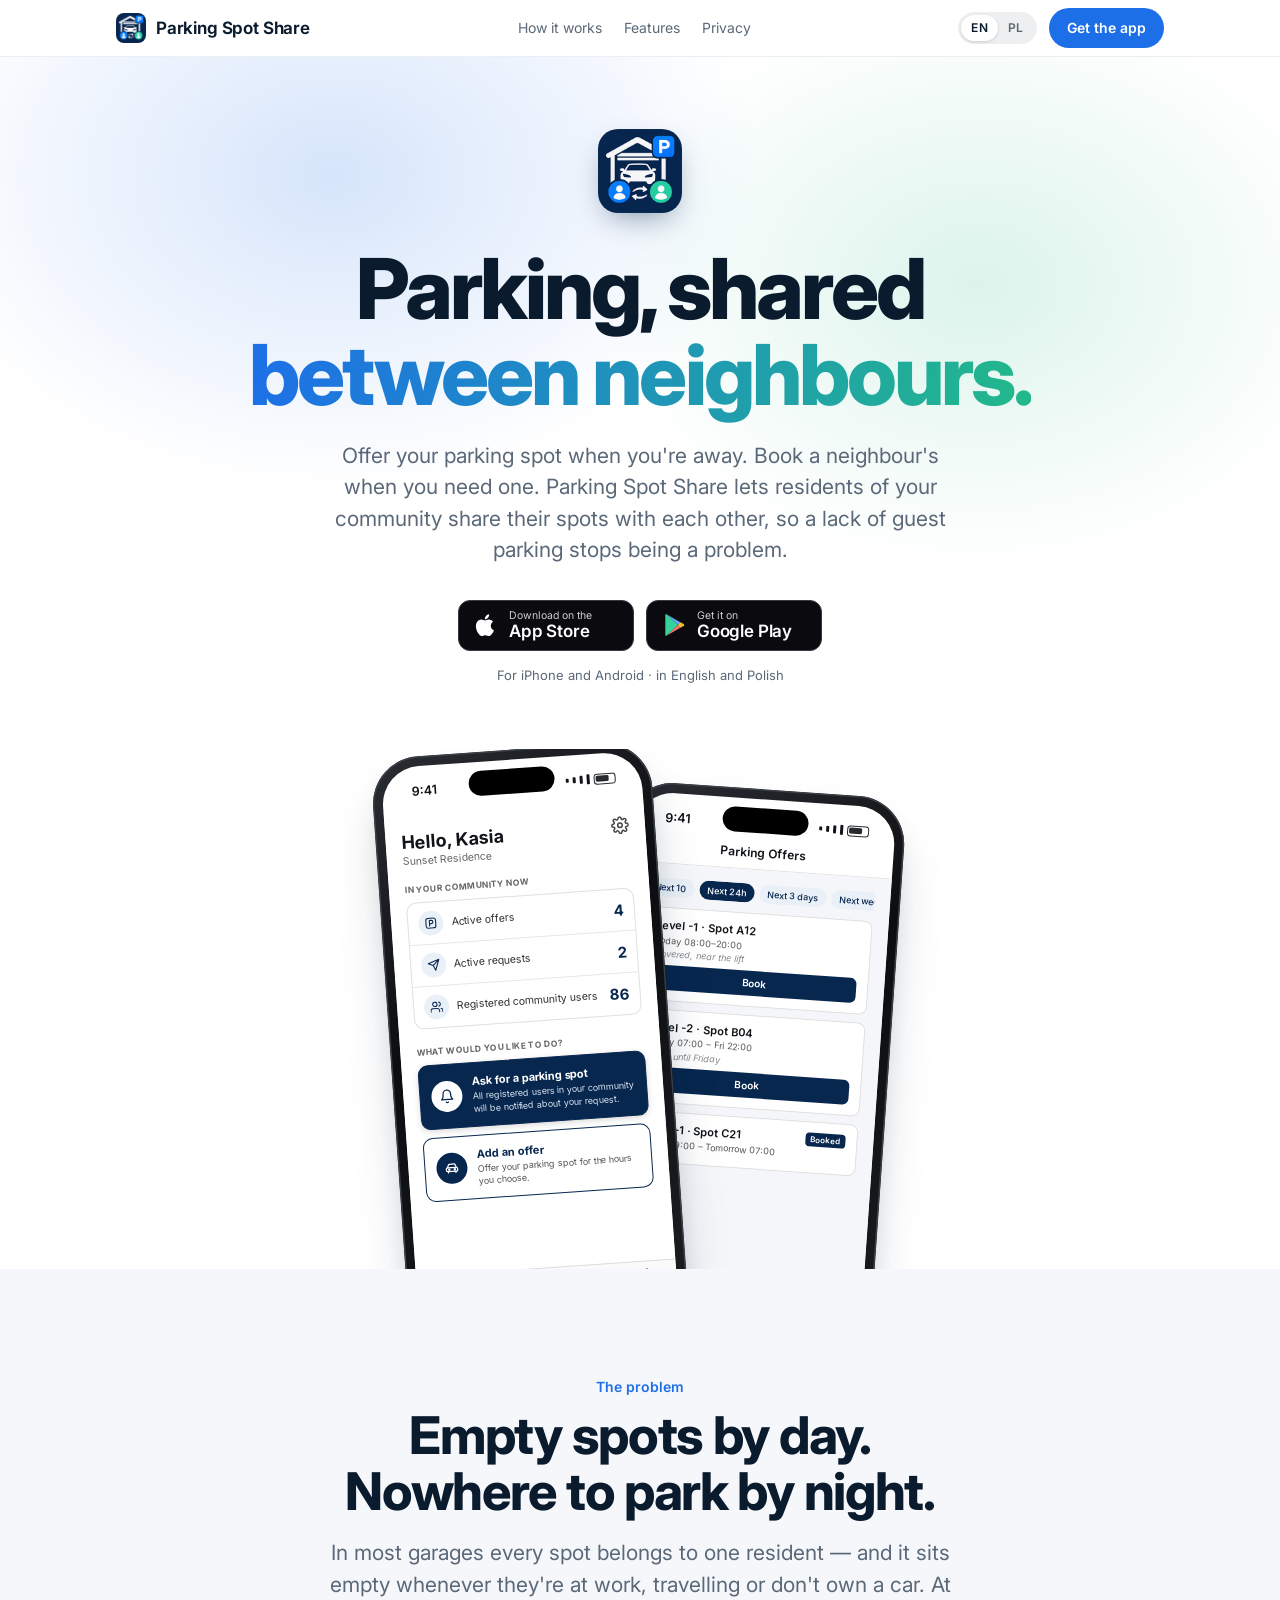
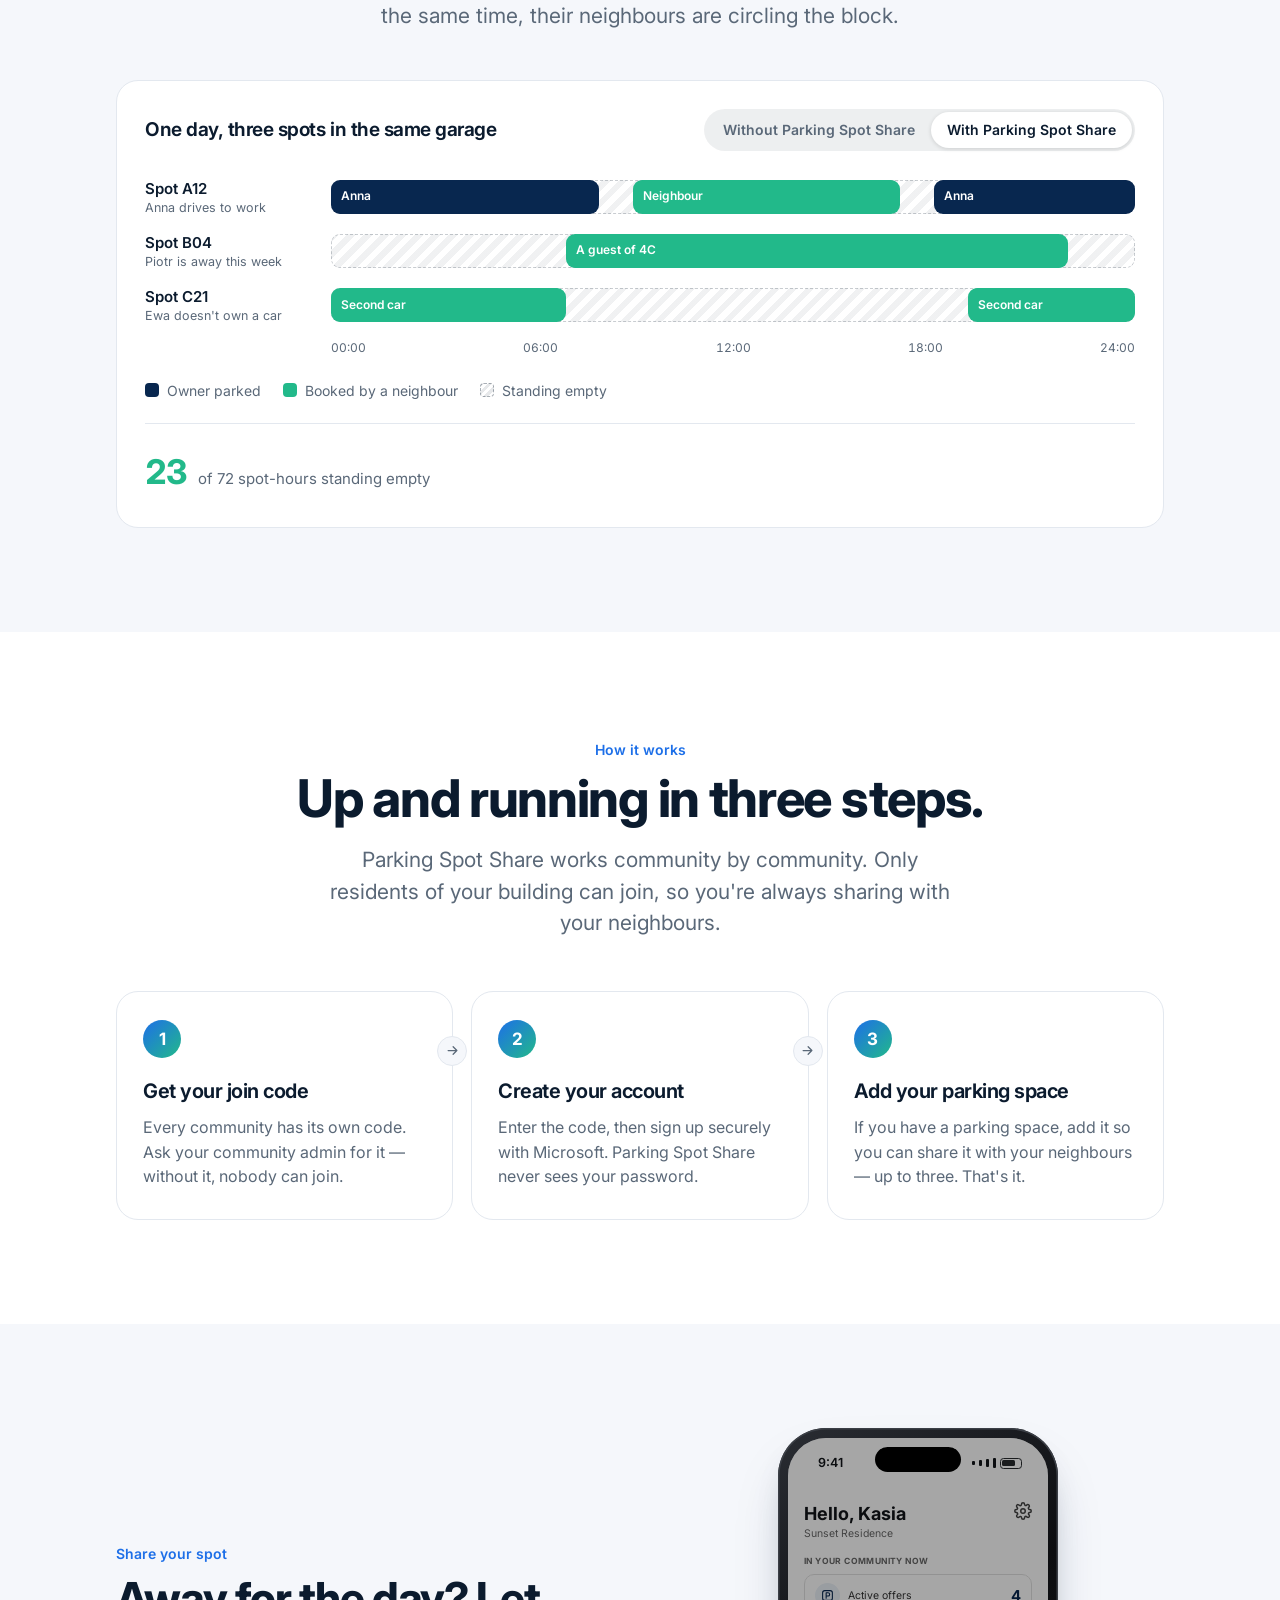
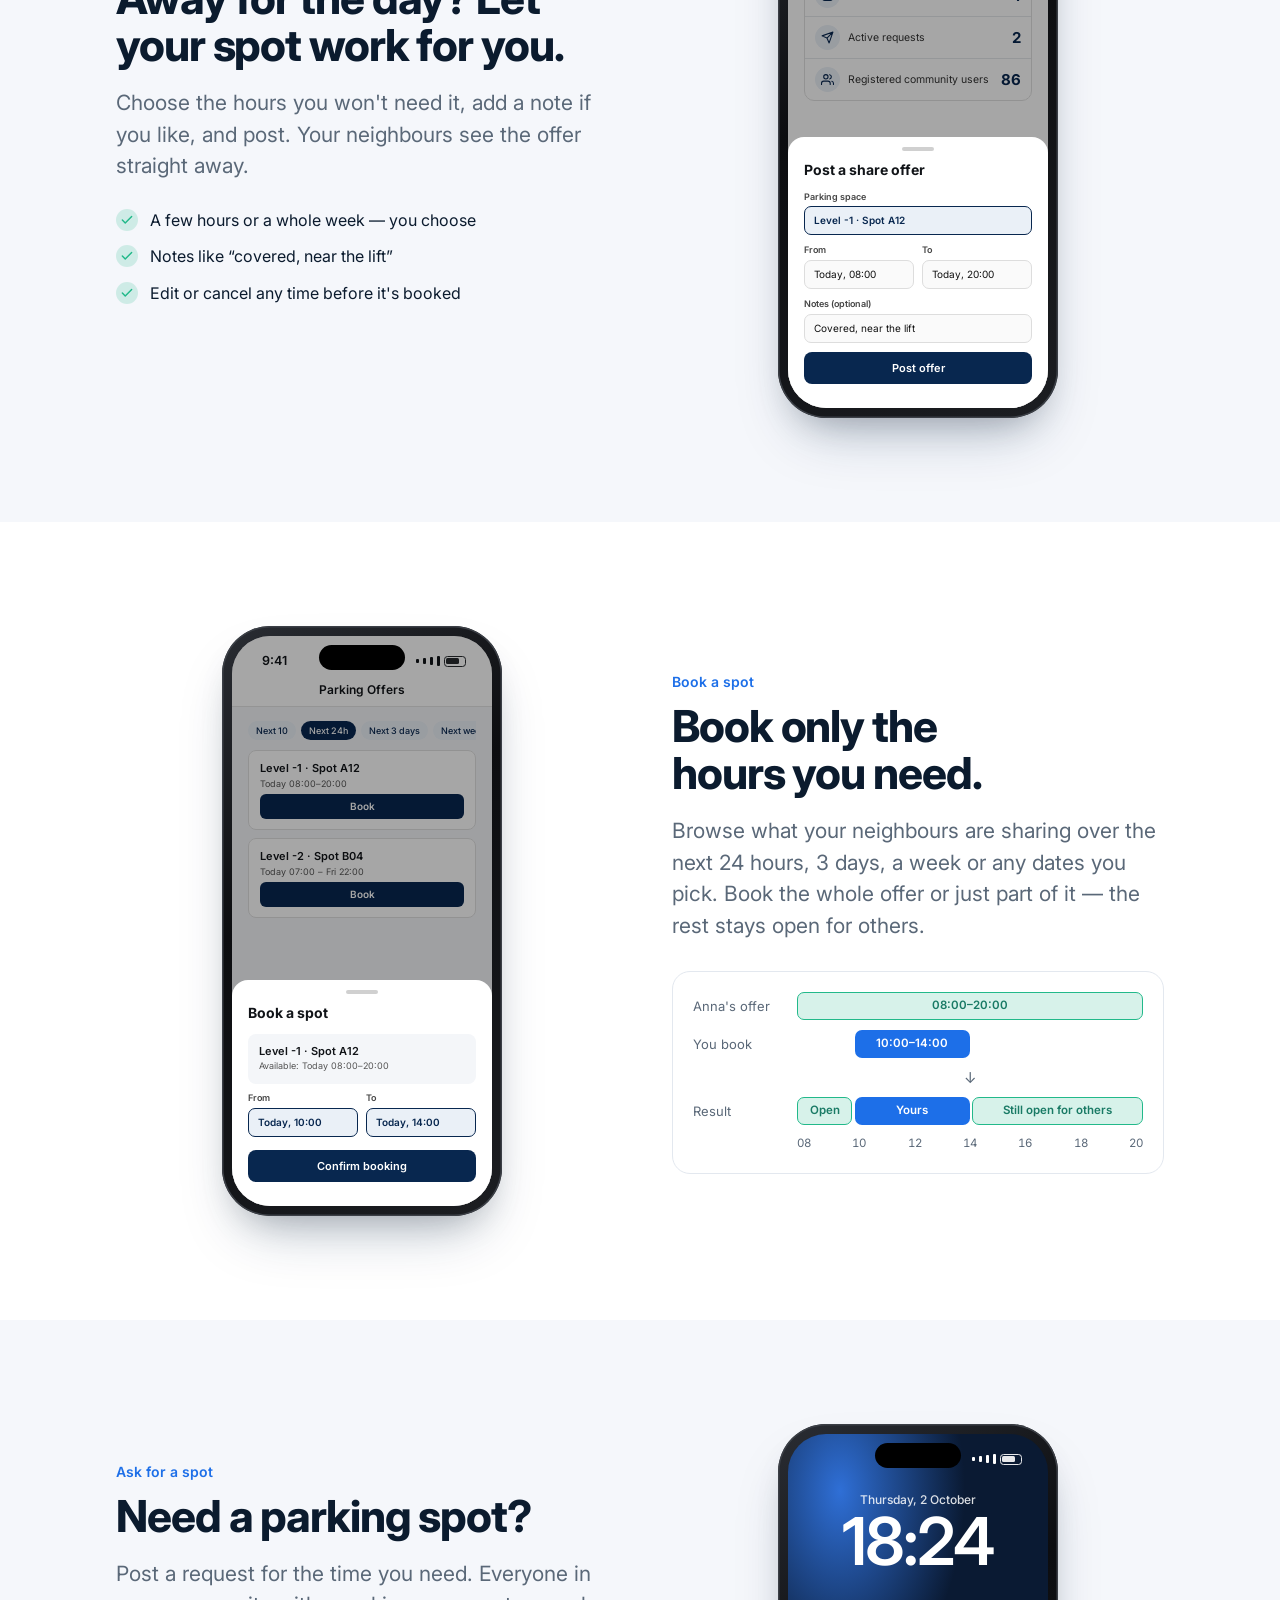
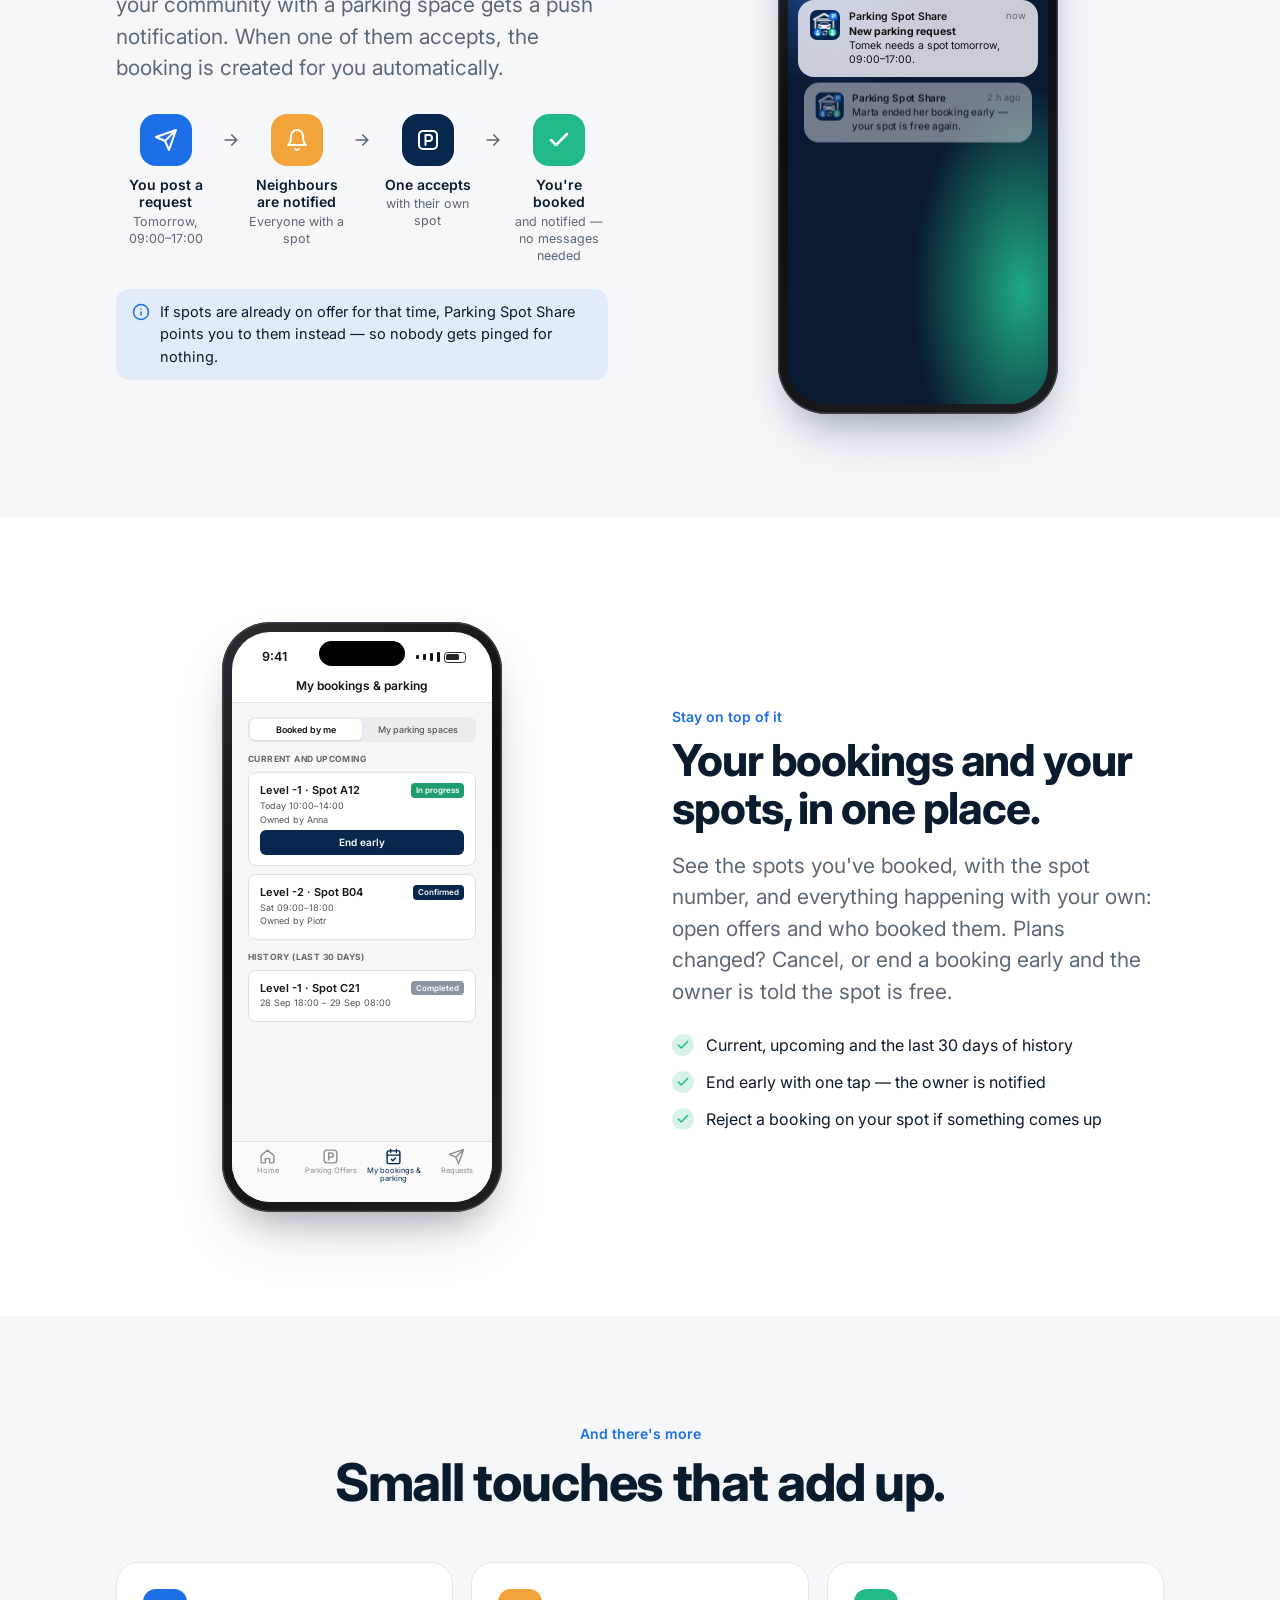
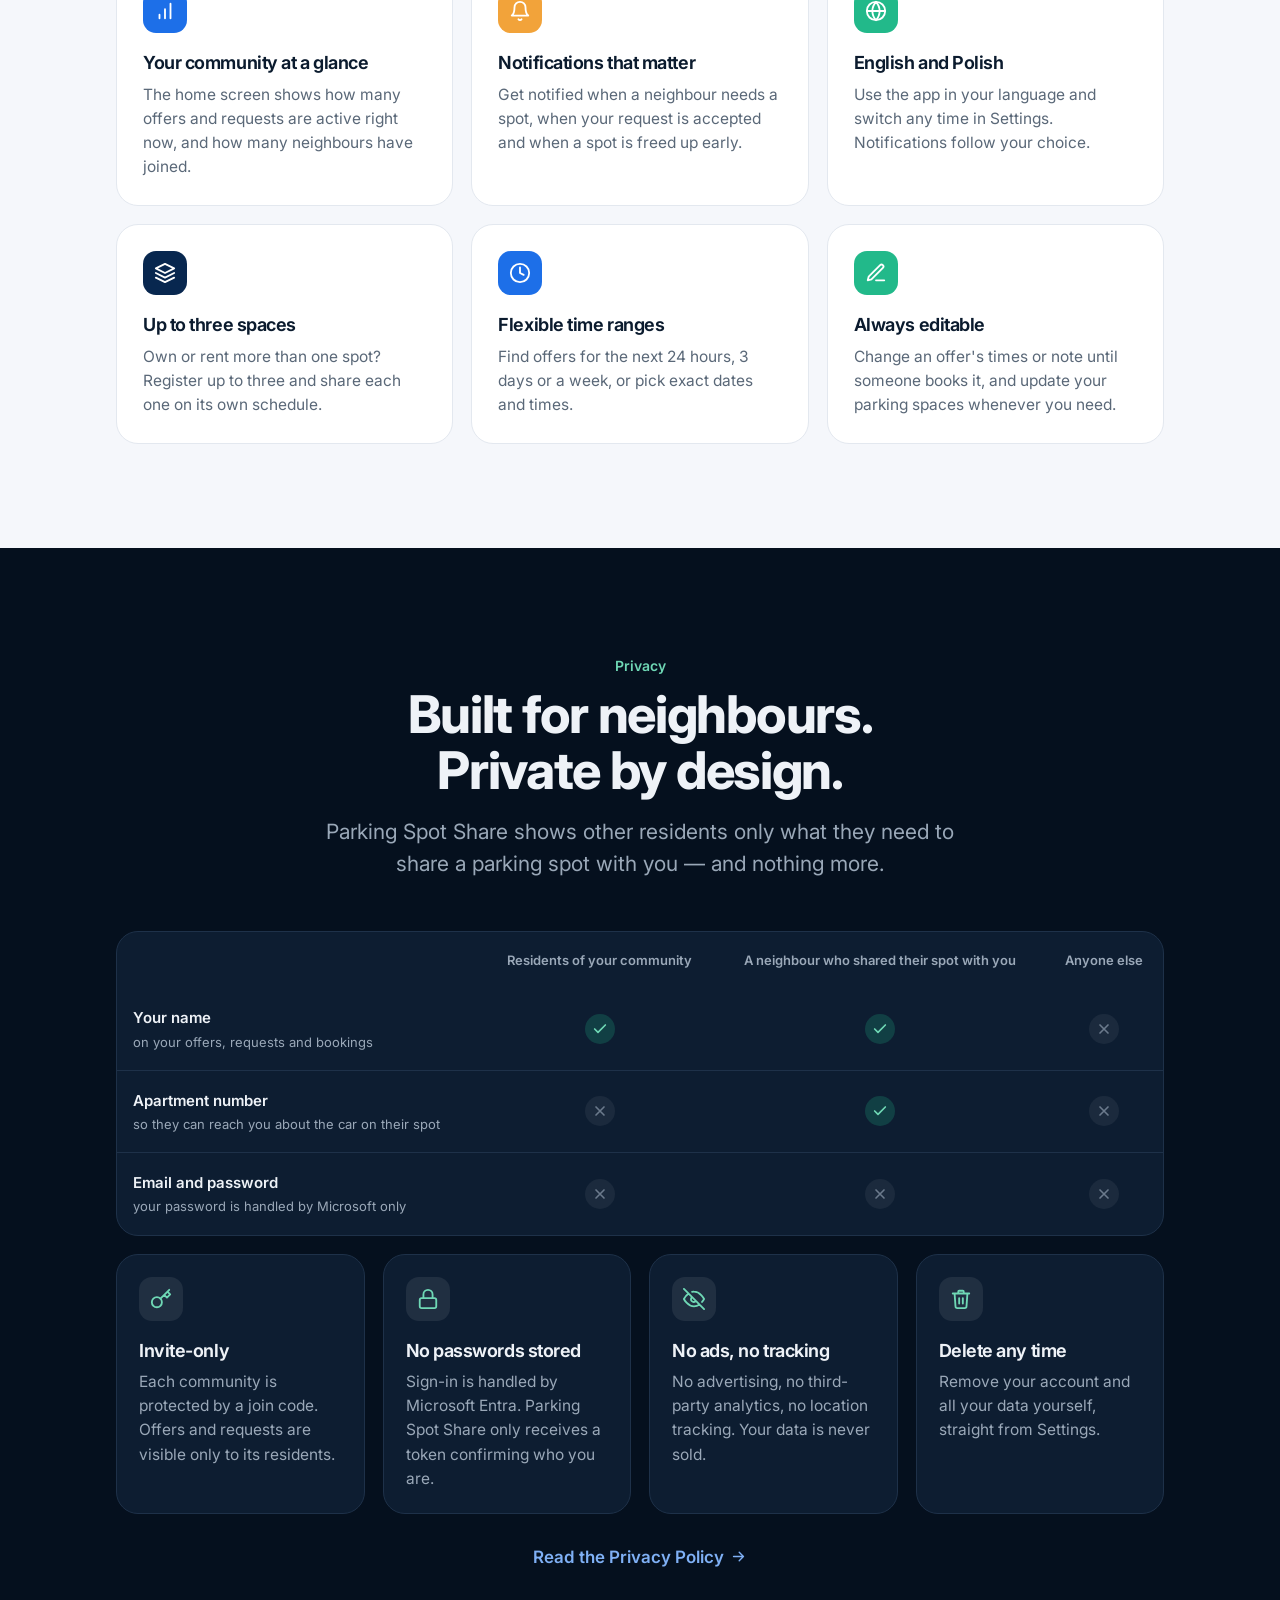
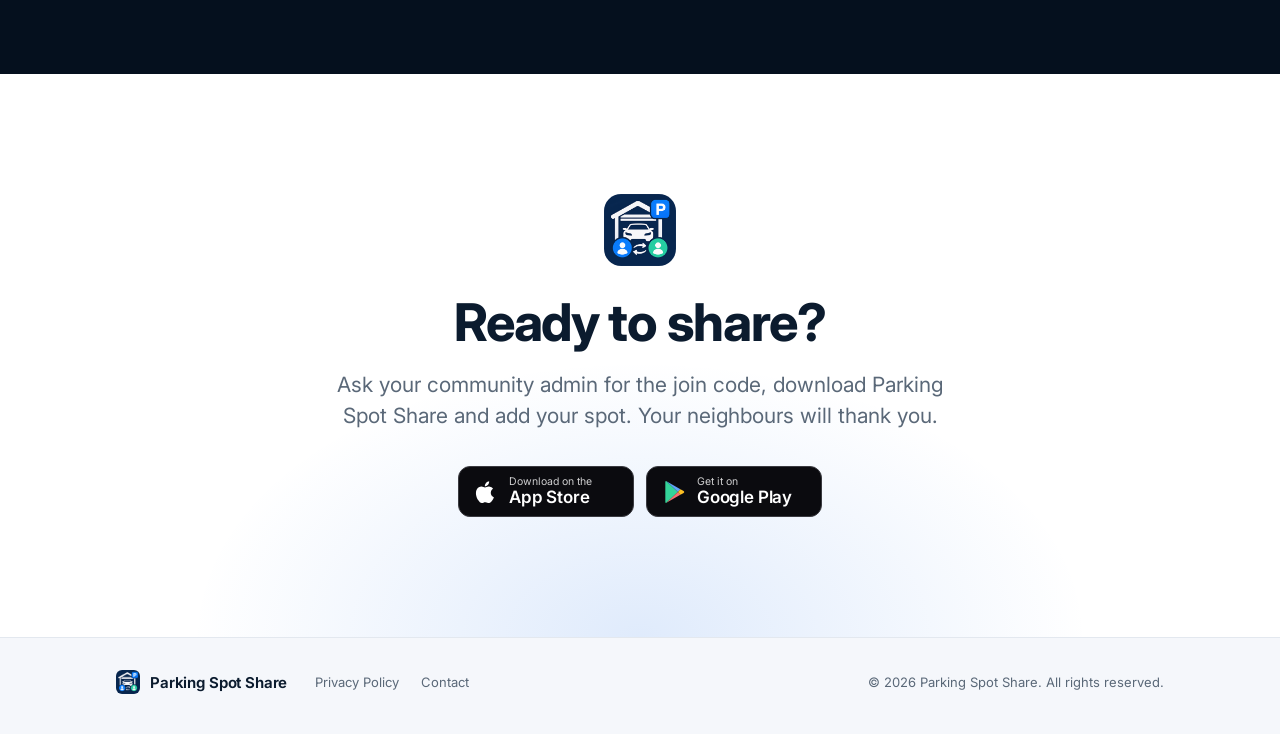
==== commit e49bc6d0: "Reword the hero paragraph around guest parking Co-Authored-By: Claude Opus 5.5 <noreply@anthropic.co" ====
--- a/index.html
+++ b/index.html
@@ -780,7 +780,7 @@
     <div class="wrap">
       <img class="hero-icon" src="icon.png" alt="Parking Spot Share app icon" width="84" height="84">
       <h1 data-i18n="hero.title">Parking, shared<br><span class="gradient-text">between neighbours.</span></h1>
-      <p class="lead" data-i18n="hero.lead">Offer your parking spot when you're away. Book a neighbour's when you need one. Parking Spot Share turns the empty spots in your building's garage into parking for the people who live there.</p>
+      <p class="lead" data-i18n="hero.lead">Offer your parking spot when you're away. Book a neighbour's when you need one. Parking Spot Share lets residents of your community share their spots with each other, so a lack of guest parking stops being a problem.</p>
       <div class="stores">
         <a class="store" href="https://apps.apple.com/app/id6809167817">
           <svg><use href="#i-apple"/></svg>
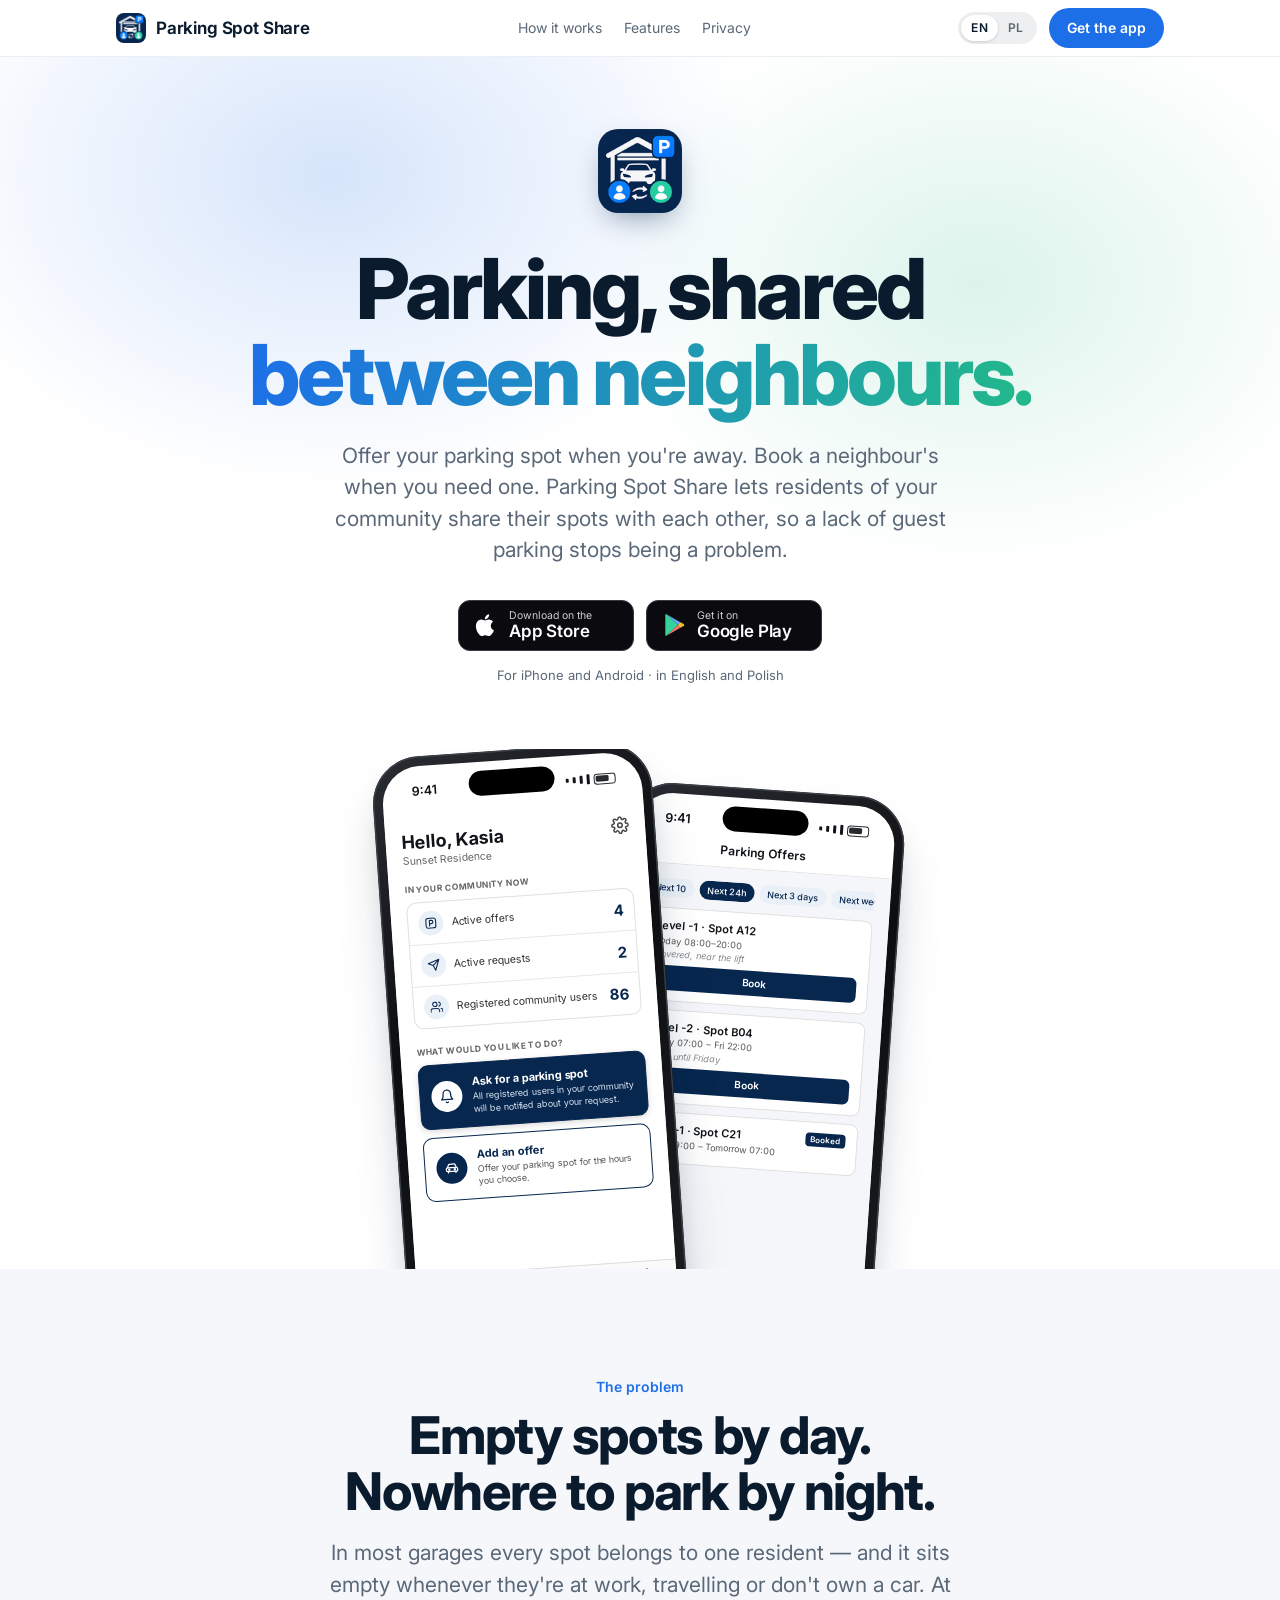
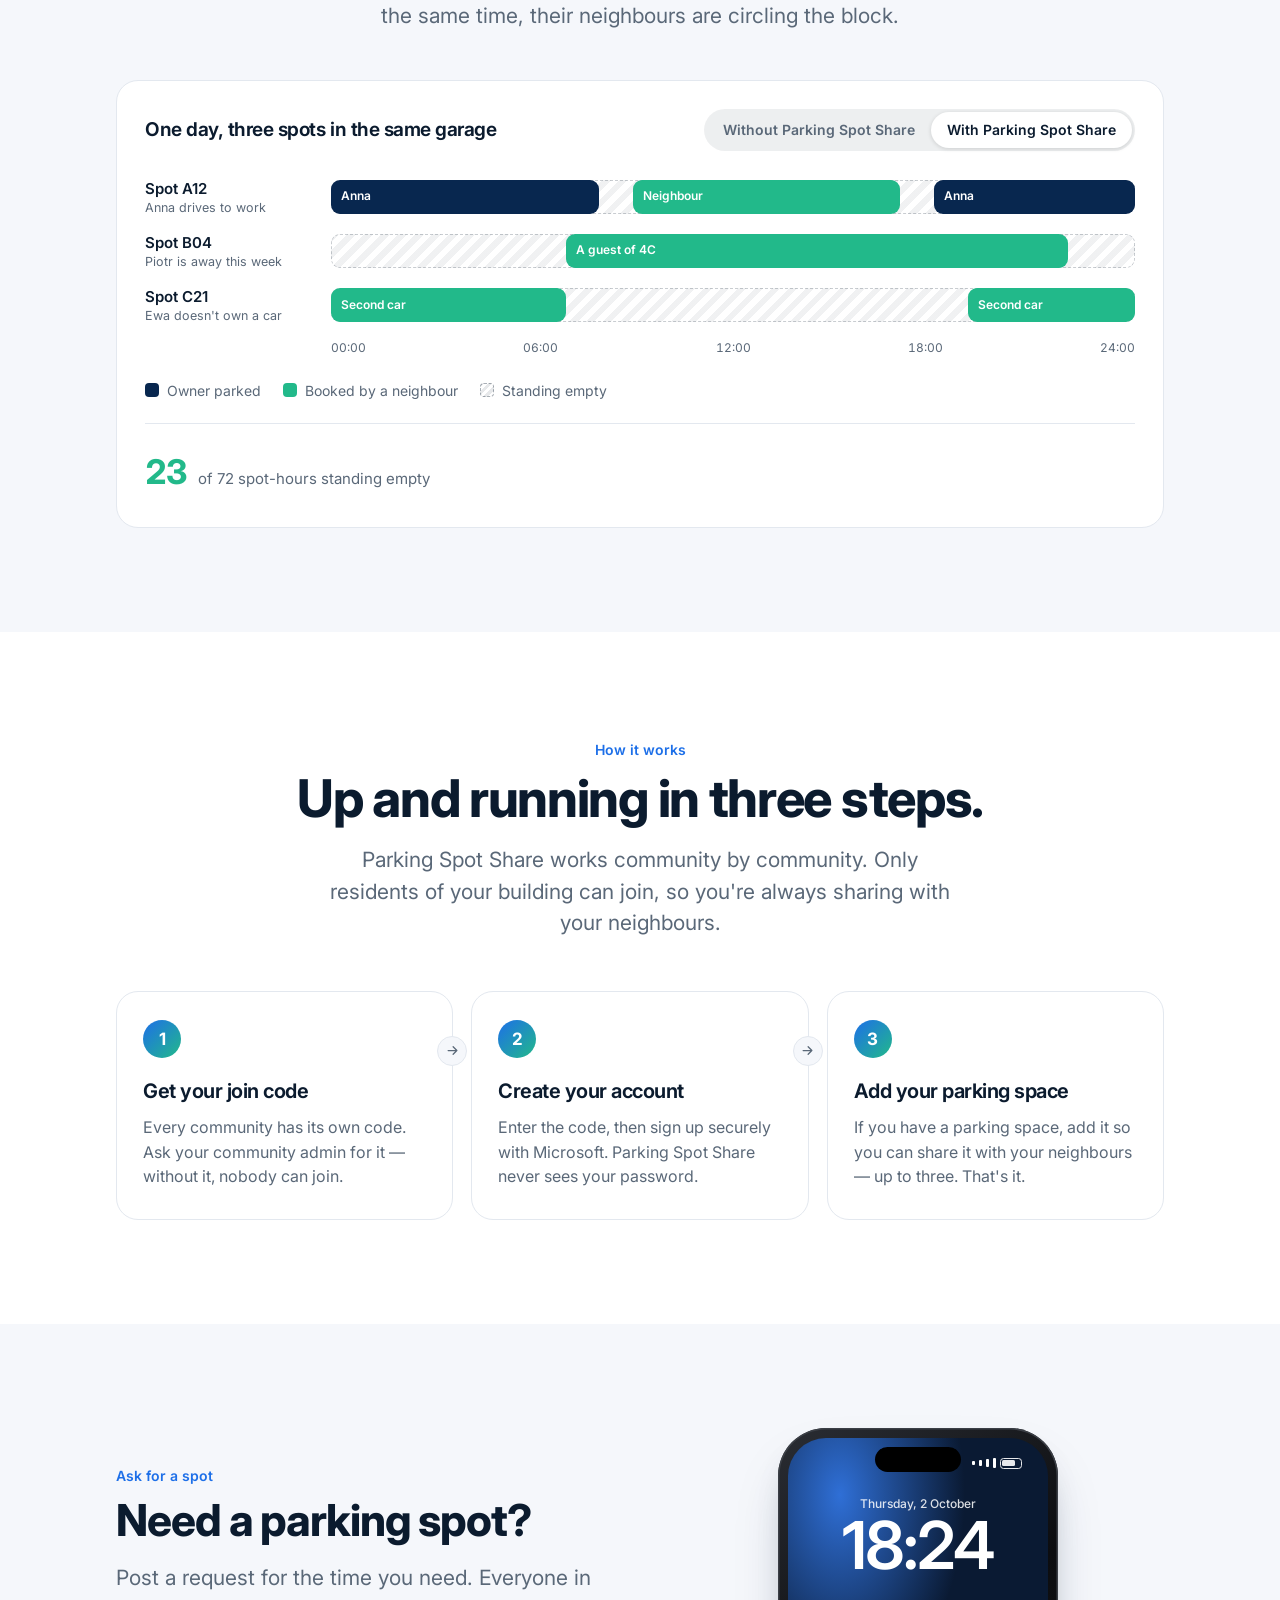
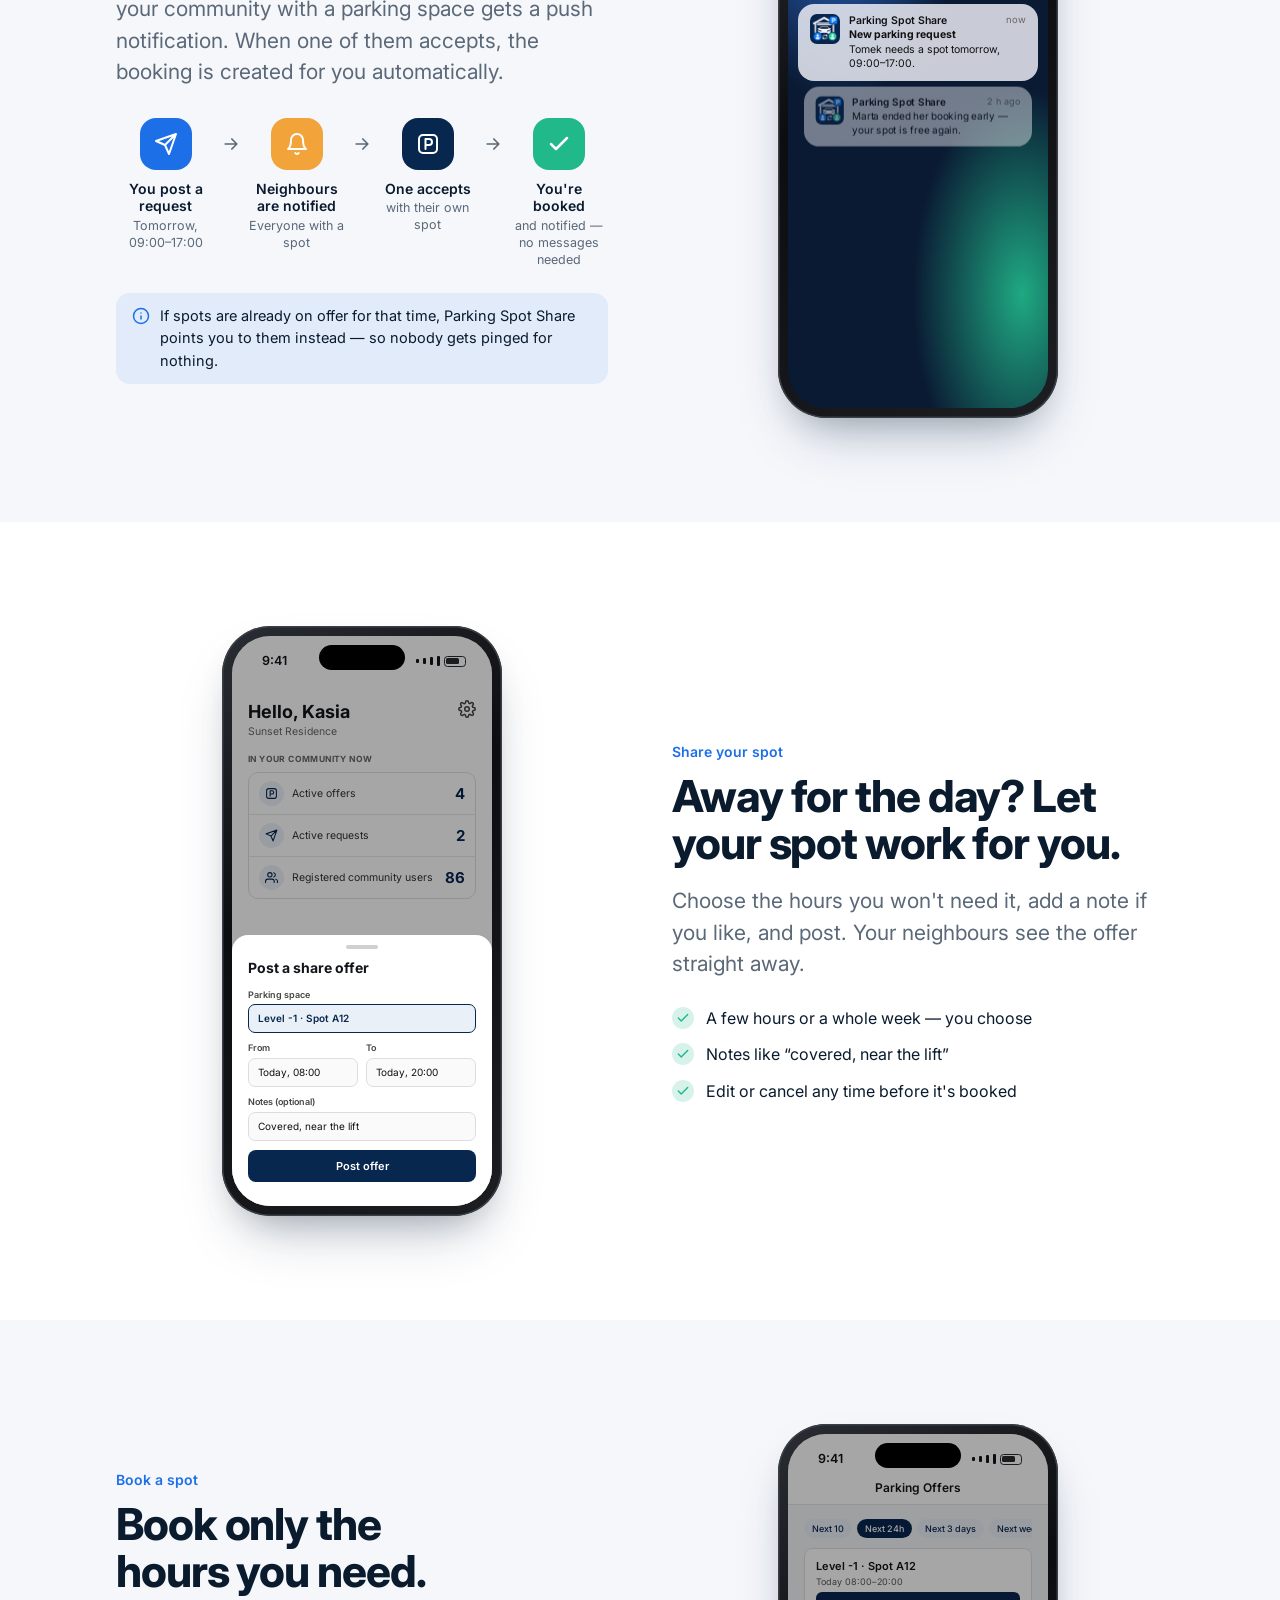
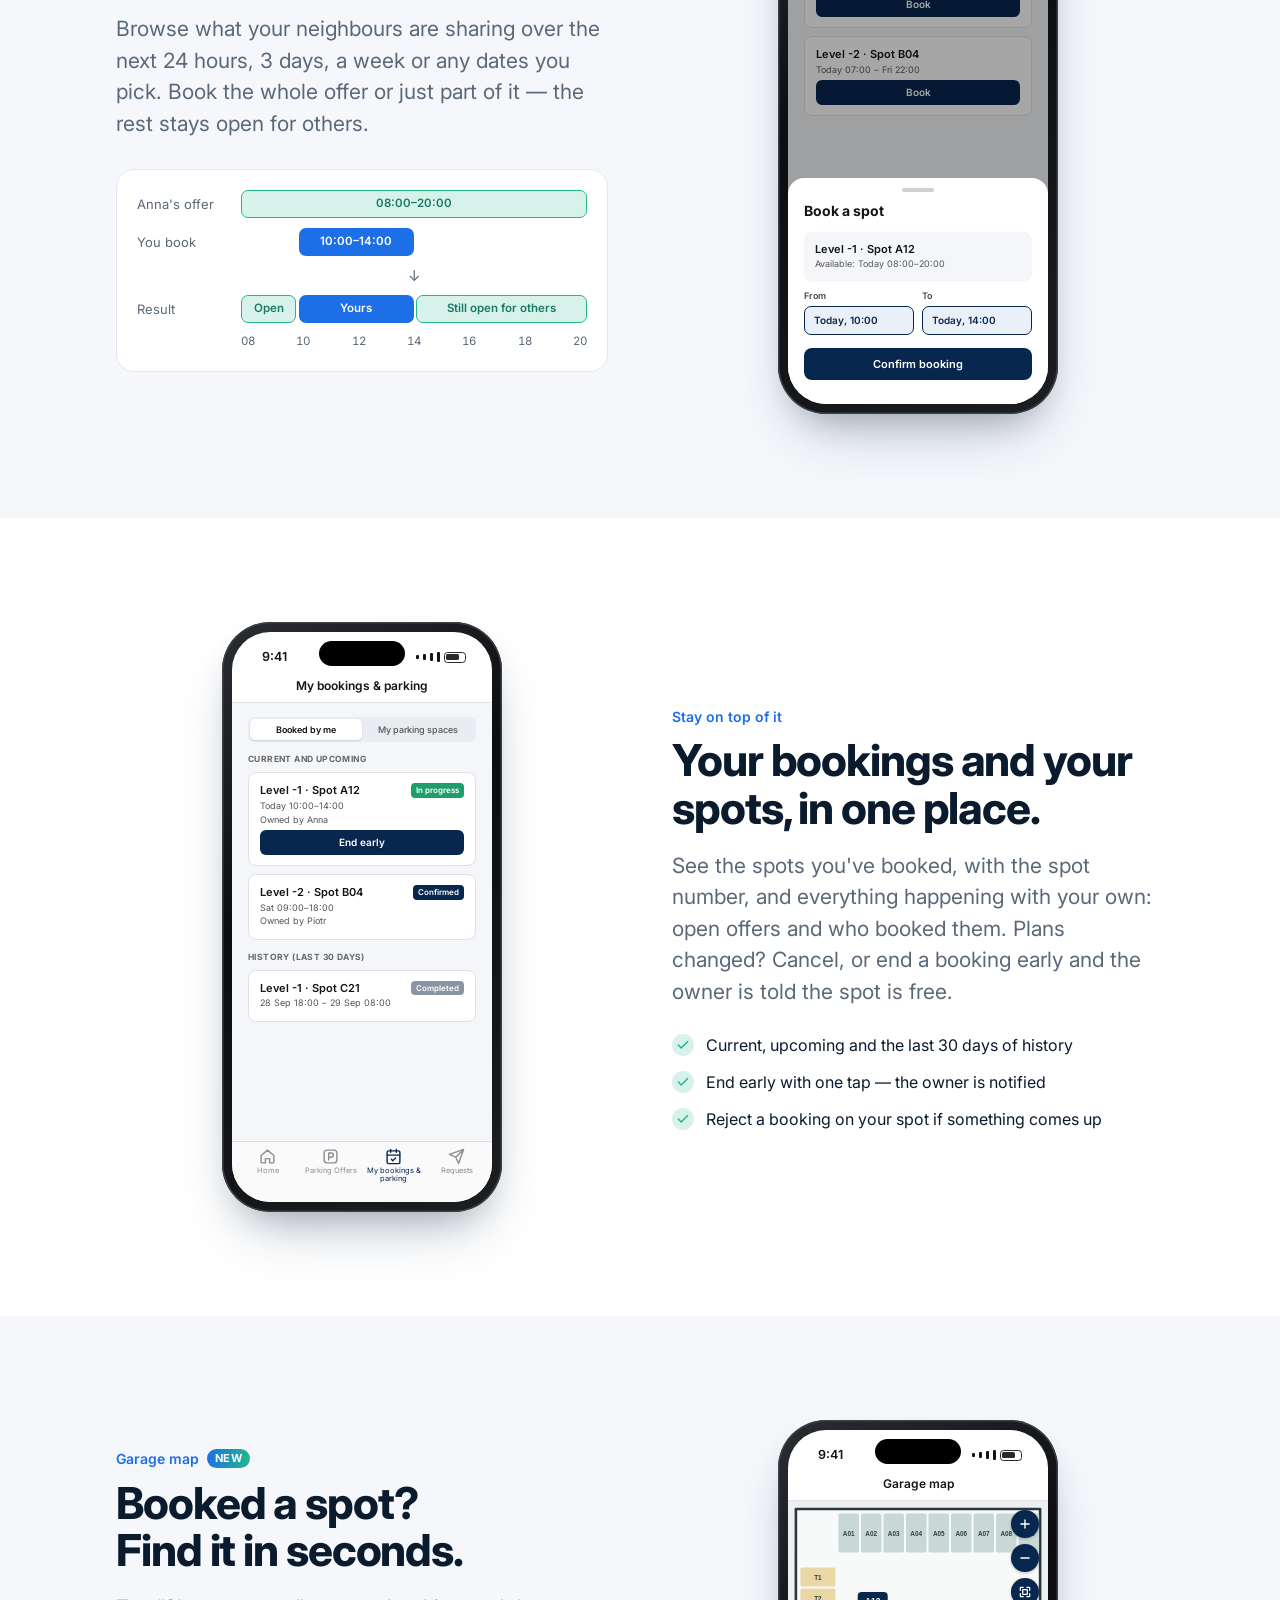
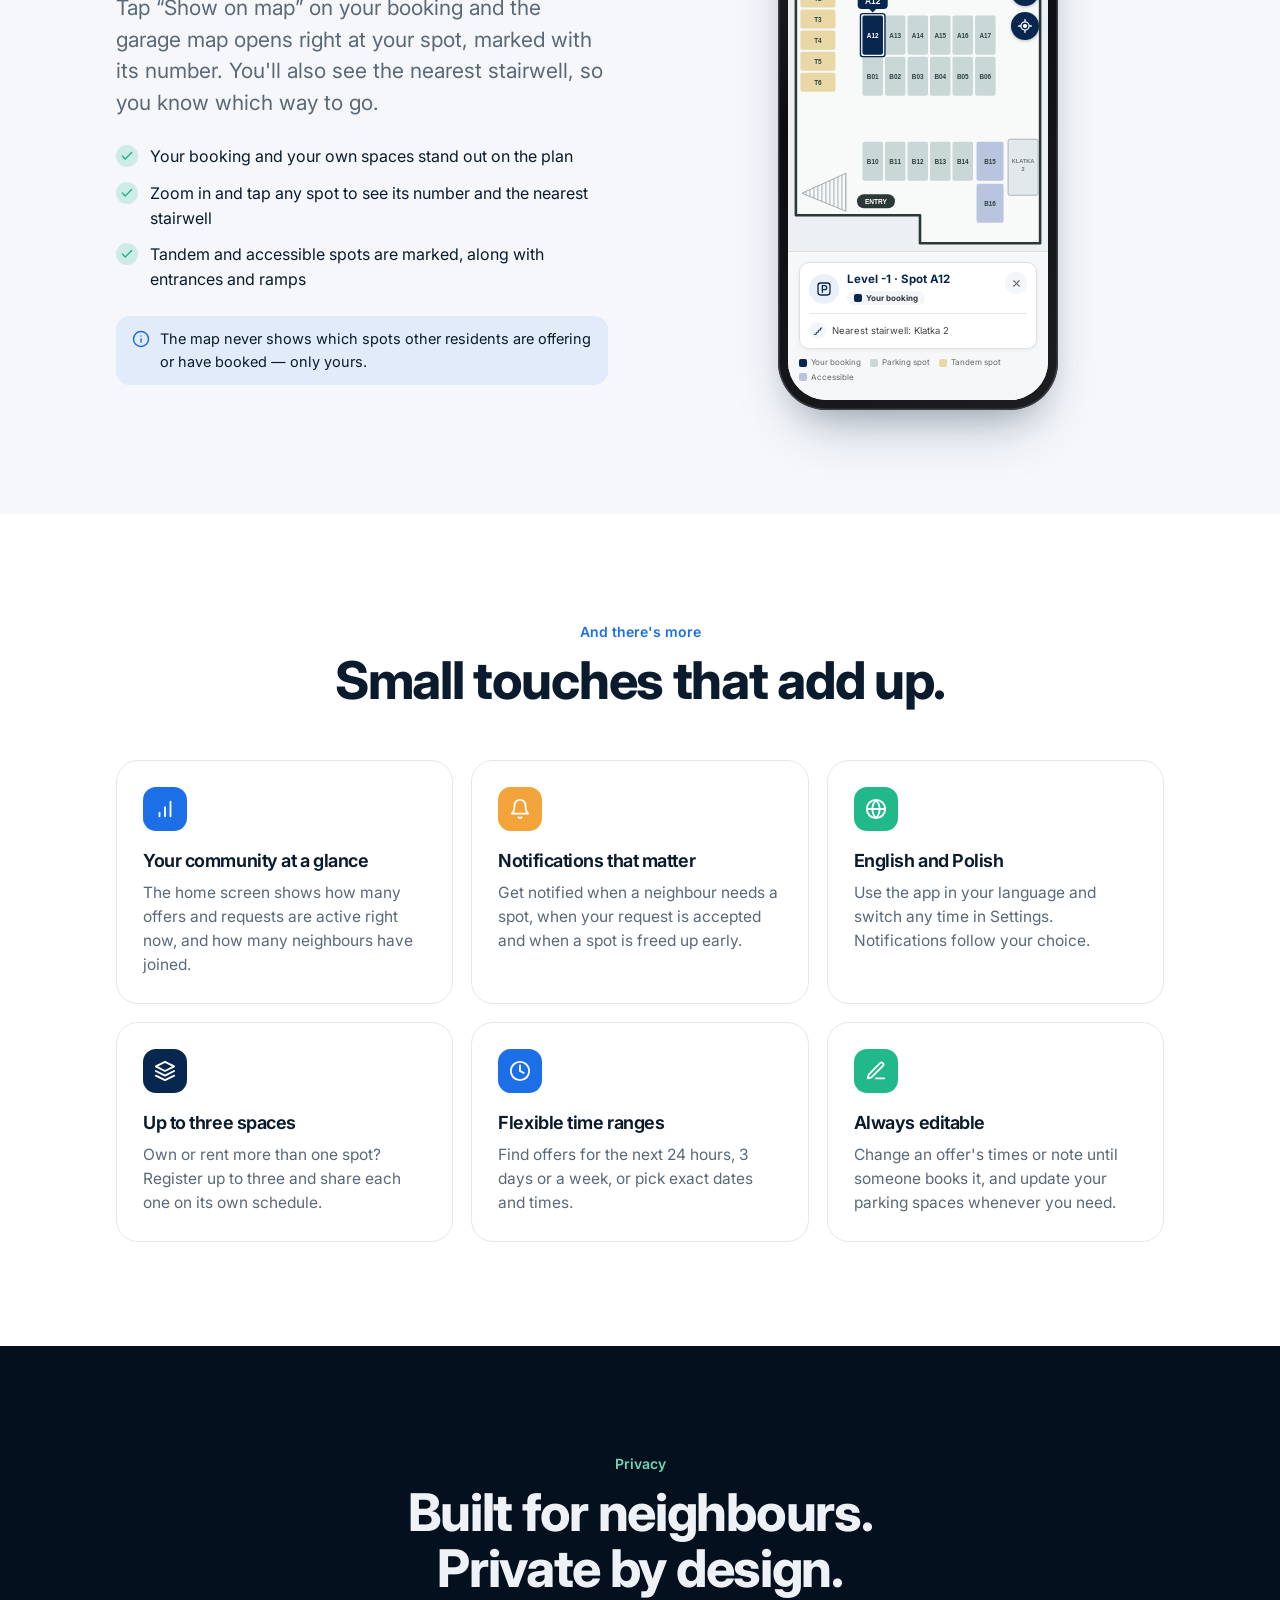
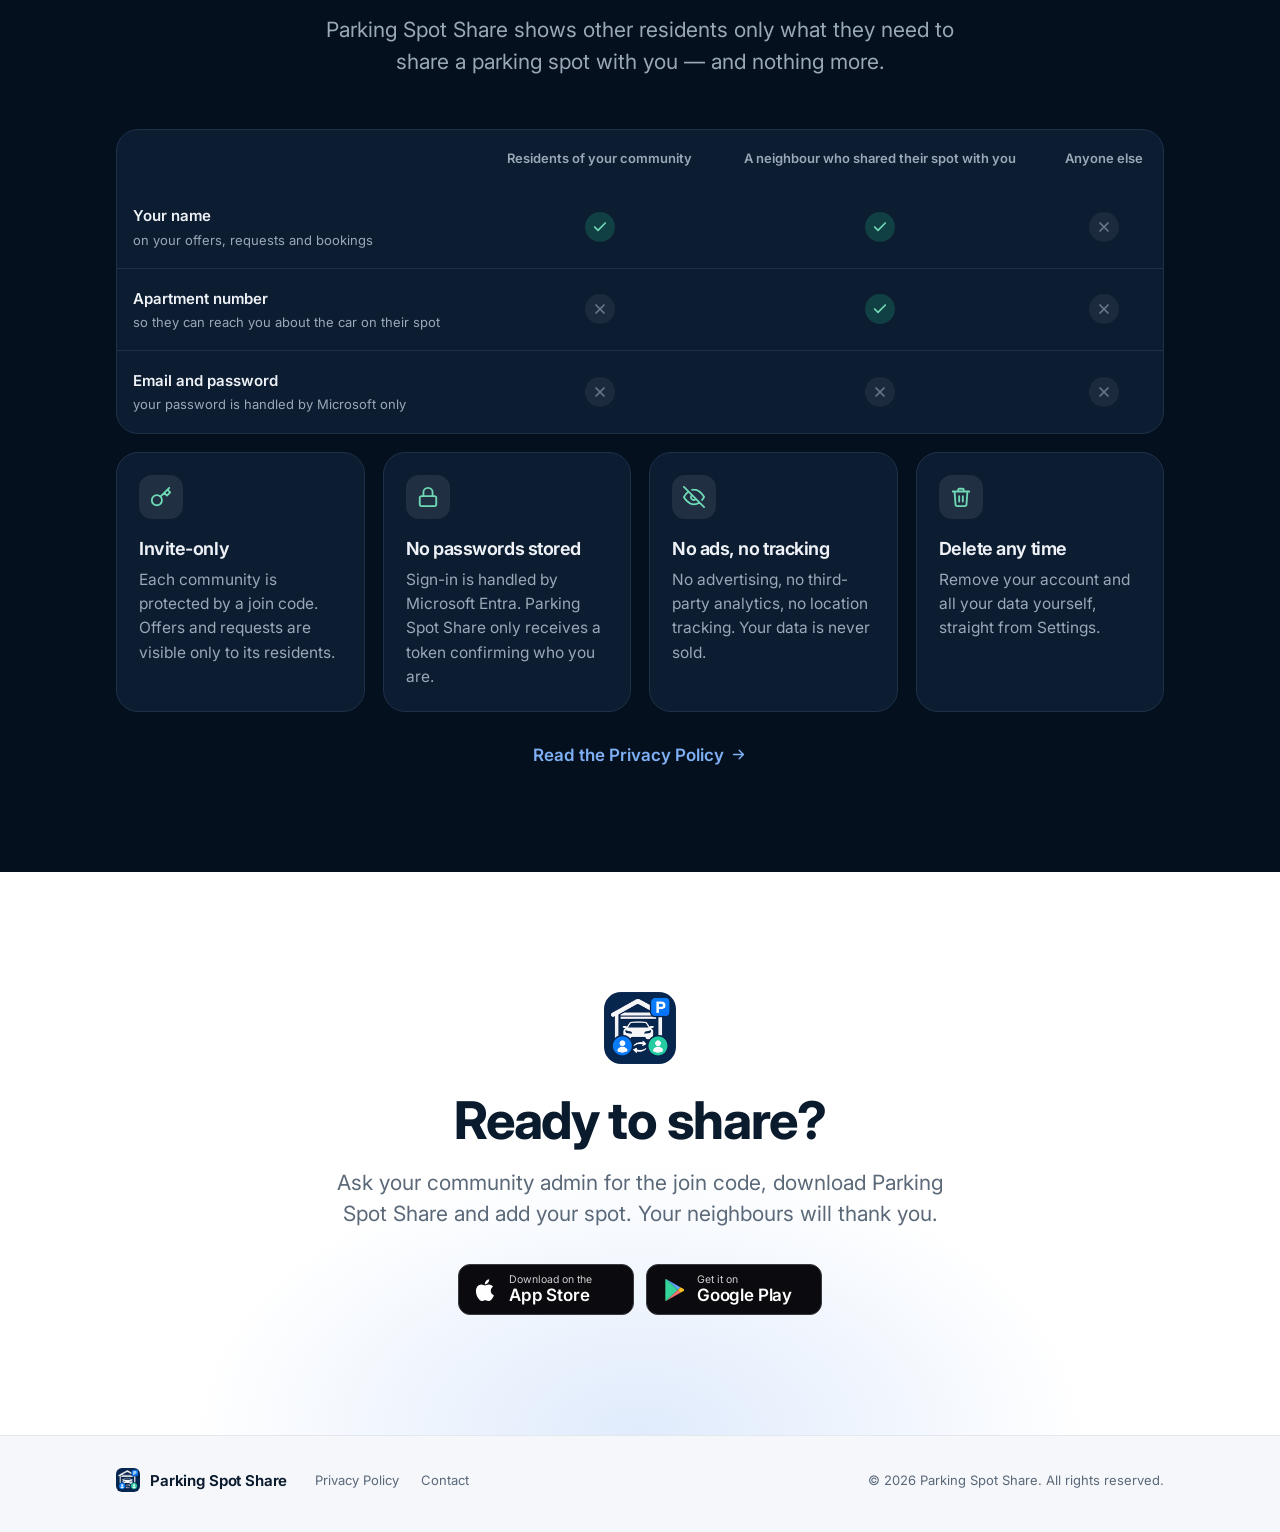
==== commit ac9a35ef: "Put requests first and add the garage map section - Feature order is now: ask for a spot, share, boo" ====
--- a/index.html
+++ b/index.html
@@ -607,6 +607,44 @@
 
   .note-pill .i { color: var(--blue); width: 18px; height: 18px; margin-top: 2px; }
 
+  /* ── Garage map mockup (colours from the app's GarageMapView) ── */
+
+  .new-pill {
+    display: inline-block;
+    margin-left: 8px;
+    padding: 1px 8px;
+    border-radius: 999px;
+    background: linear-gradient(100deg, var(--blue), var(--mint));
+    color: #fff;
+    font-size: 11px;
+    font-weight: 700;
+    letter-spacing: 0.04em;
+    text-transform: uppercase;
+    vertical-align: 2px;
+  }
+
+  .gm-map { position: relative; flex: 1; overflow: hidden; background: #EDF0F2; }
+  .gm-svg { position: absolute; inset: 0; width: 100%; height: 100%; font-family: -apple-system, "Helvetica", "Inter", sans-serif; }
+  .gm-controls { position: absolute; right: 9px; top: 9px; display: grid; gap: 6px; }
+  .gm-controls span { width: 28px; height: 28px; border-radius: 50%; background: #08274F; color: #fff; display: grid; place-items: center; box-shadow: 0 1px 3px rgba(0, 0, 0, 0.25); }
+  .gm-controls .i { width: 14px; height: 14px; }
+  .gm-panel { flex: none; background: #F6F7F9; border-top: 0.5px solid #e0e0e0; padding: 10px 11px 18px; display: grid; gap: 8px; }
+  .gm-tile { background: #fff; border-radius: 10px; border: 0.5px solid #e0e0e0; padding: 9px; display: grid; gap: 8px; box-shadow: 0 1px 4px rgba(0, 0, 0, 0.06); }
+  .gm-tile-top { display: flex; align-items: center; gap: 8px; }
+  .gm-ic { width: 30px; height: 30px; border-radius: 50%; background: #EAF0F7; color: #08274F; display: grid; place-items: center; flex: none; }
+  .gm-ic .i { width: 16px; height: 16px; }
+  .gm-tile-text { flex: 1; display: grid; gap: 4px; }
+  .gm-tile-text b { font-size: 11.5px; color: #08274F; }
+  .gm-badge { justify-self: start; display: inline-flex; align-items: center; gap: 4px; border-radius: 999px; background: #F2F5FA; padding: 2px 7px; font-size: 8px; font-weight: 700; color: #333; }
+  .gm-badge i, .gm-legend i { width: 8px; height: 8px; border-radius: 2px; display: block; flex: none; }
+  .gm-close { width: 22px; height: 22px; border-radius: 50%; background: #F2F5FA; color: #666; display: grid; place-items: center; align-self: flex-start; }
+  .gm-close .i { width: 11px; height: 11px; }
+  .gm-tile-bottom { display: flex; align-items: center; gap: 6px; padding-top: 8px; border-top: 0.5px solid #e6e6e6; font-size: 9.5px; color: #444; }
+  .gm-ic-sm { width: 17px; height: 17px; border-radius: 50%; background: #F2F5FA; color: #08274F; display: grid; place-items: center; flex: none; }
+  .gm-ic-sm .i { width: 10px; height: 10px; }
+  .gm-legend { display: flex; flex-wrap: wrap; gap: 4px 9px; font-size: 8px; color: #666; }
+  .gm-legend > span { display: inline-flex; align-items: center; gap: 4px; }
+
   /* ── More features grid ─────────────────────────────────────── */
 
   .grid {
@@ -750,6 +788,11 @@
     <symbol id="i-pencil" viewBox="0 0 24 24" fill="none" stroke="currentColor" stroke-width="2" stroke-linecap="round" stroke-linejoin="round"><path d="M12 20h9M16.5 3.5a2.1 2.1 0 0 1 3 3L7 19l-4 1 1-4z"/></symbol>
     <symbol id="i-arrow" viewBox="0 0 24 24" fill="none" stroke="currentColor" stroke-width="2" stroke-linecap="round" stroke-linejoin="round"><path d="M5 12h14M13 6l6 6-6 6"/></symbol>
     <symbol id="i-info" viewBox="0 0 24 24" fill="none" stroke="currentColor" stroke-width="2" stroke-linecap="round" stroke-linejoin="round"><circle cx="12" cy="12" r="10"/><path d="M12 16v-4M12 8h.01"/></symbol>
+    <symbol id="i-plus" viewBox="0 0 24 24" fill="none" stroke="currentColor" stroke-width="2.4" stroke-linecap="round"><path d="M12 5v14M5 12h14"/></symbol>
+    <symbol id="i-minus" viewBox="0 0 24 24" fill="none" stroke="currentColor" stroke-width="2.4" stroke-linecap="round"><path d="M5 12h14"/></symbol>
+    <symbol id="i-fit" viewBox="0 0 24 24" fill="none" stroke="currentColor" stroke-width="2.2" stroke-linecap="round" stroke-linejoin="round"><path d="M4 9V5a1 1 0 0 1 1-1h4M15 4h4a1 1 0 0 1 1 1v4M20 15v4a1 1 0 0 1-1 1h-4M9 20H5a1 1 0 0 1-1-1v-4"/><rect x="8" y="8" width="8" height="8" rx="1"/></symbol>
+    <symbol id="i-target" viewBox="0 0 24 24" fill="none" stroke="currentColor" stroke-width="2.2" stroke-linecap="round"><circle cx="12" cy="12" r="7"/><circle cx="12" cy="12" r="2.5" fill="currentColor"/><path d="M12 1v3M12 20v3M1 12h3M20 12h3"/></symbol>
+    <symbol id="i-stairs" viewBox="0 0 24 24" fill="none" stroke="currentColor" stroke-width="2.2" stroke-linecap="round" stroke-linejoin="round"><path d="M3 20h5v-5h5v-5h5V5h3"/></symbol>
     <symbol id="i-apple" viewBox="0 0 24 24" fill="currentColor"><path d="M16.4 12.6c0-2.4 2-3.6 2.1-3.7-1.2-1.7-3-1.9-3.6-2-1.5-.2-3 .9-3.8.9-.8 0-2-.9-3.3-.9-1.7 0-3.3 1-4.2 2.5-1.8 3.1-.5 7.7 1.3 10.2.9 1.2 1.9 2.6 3.2 2.6 1.3-.1 1.8-.8 3.3-.8 1.6 0 2 .8 3.4.8 1.4 0 2.3-1.3 3.1-2.5 1-1.4 1.4-2.8 1.4-2.9 0 0-2.8-1.1-2.9-4.2zM13.9 5.3c.7-.9 1.2-2 1-3.2-1 .1-2.2.7-2.9 1.5-.6.7-1.2 1.9-1.1 3.1 1.2.1 2.3-.6 3-1.4z"/></symbol>
     <symbol id="i-play" viewBox="0 0 24 24"><path d="M4 2.6v18.8c0 .5.5.8 1 .6l10.6-10-10.6-10c-.5-.2-1 .1-1 .6z" fill="#34D399"/><path d="M15.6 12 5 2l12.9 7.4z" fill="#60A5FA"/><path d="M15.6 12 5 22l12.9-7.4z" fill="#F87171"/><path d="m17.9 9.4 3 1.7c.7.4.7 1.4 0 1.8l-3 1.7-2.3-2.6z" fill="#FBBF24"/></symbol>
   </defs>
@@ -945,9 +988,56 @@
     </div>
   </section>
 
-  <!-- ── Feature: share ───────────────────────────────────── -->
+  <!-- ── Feature: request ─────────────────────────────────── -->
   <section class="soft" id="features">
     <div class="wrap feature">
+      <div class="reveal">
+        <span class="eyebrow" data-i18n="req.eyebrow">Ask for a spot</span>
+        <h2 data-i18n="req.title">Need a parking spot?</h2>
+        <p class="lead" data-i18n="req.lead">Post a request for the time you need. Everyone in your community with a parking space gets a push notification. When one of them accepts, the booking is created for you automatically.</p>
+
+        <div class="flow">
+          <div class="flow-node"><span class="ic c-blue"><svg class="i"><use href="#i-send"/></svg></span><span><b data-i18n="flow.1t">You post a request</b><small data-i18n="flow.1s">Tomorrow, 09:00–17:00</small></span></div>
+          <div class="flow-arrow"><svg class="i"><use href="#i-arrow"/></svg></div>
+          <div class="flow-node"><span class="ic c-amber"><svg class="i"><use href="#i-bell"/></svg></span><span><b data-i18n="flow.2t">Neighbours are notified</b><small data-i18n="flow.2s">Everyone with a spot</small></span></div>
+          <div class="flow-arrow"><svg class="i"><use href="#i-arrow"/></svg></div>
+          <div class="flow-node"><span class="ic c-navy"><svg class="i"><use href="#i-parking"/></svg></span><span><b data-i18n="flow.3t">One accepts</b><small data-i18n="flow.3s">with their own spot</small></span></div>
+          <div class="flow-arrow"><svg class="i"><use href="#i-arrow"/></svg></div>
+          <div class="flow-node"><span class="ic c-mint"><svg class="i"><use href="#i-check"/></svg></span><span><b data-i18n="flow.4t">You're booked</b><small data-i18n="flow.4s">and notified — no messages needed</small></span></div>
+        </div>
+
+        <div class="note-pill"><svg class="i"><use href="#i-info"/></svg><span data-i18n="req.note">If spots are already on offer for that time, Parking Spot Share points you to them instead — so nobody gets pinged for nothing.</span></div>
+      </div>
+      <div class="feature-media reveal" aria-hidden="true">
+        <div class="phone">
+          <div class="screen lock">
+            <div class="island"></div>
+            <div class="statusbar"><span></span><span class="sig"><i style="height:4px"></i><i style="height:6px"></i><i style="height:8px"></i><i style="height:10px"></i><span class="batt"></span></span></div>
+            <div class="lock-date" data-i18n="m.lockDate">Thursday, 2 October</div>
+            <div class="lock-time">18:24</div>
+            <div class="notif">
+              <img src="icon.png" alt="">
+              <div class="nt">
+                <div class="nh"><span>Parking Spot Share</span><small data-i18n="m.now">now</small></div>
+                <p><b data-i18n="m.notifTitle">New parking request</b><br><span data-i18n="m.notifBody">Tomek needs a spot tomorrow, 09:00–17:00.</span></p>
+              </div>
+            </div>
+            <div class="notif faded">
+              <img src="icon.png" alt="">
+              <div class="nt">
+                <div class="nh"><span>Parking Spot Share</span><small data-i18n="m.ago">2 h ago</small></div>
+                <p data-i18n="m.notifOld">Marta ended her booking early — your spot is free again.</p>
+              </div>
+            </div>
+          </div>
+        </div>
+      </div>
+    </div>
+  </section>
+
+  <!-- ── Feature: share ───────────────────────────────────── -->
+  <section>
+    <div class="wrap feature flip">
       <div class="reveal">
         <span class="eyebrow" data-i18n="share.eyebrow">Share your spot</span>
         <h2 data-i18n="share.title">Away for the day? Let your spot work for you.</h2>
@@ -993,8 +1083,8 @@
   </section>
 
   <!-- ── Feature: book ────────────────────────────────────── -->
-  <section>
-    <div class="wrap feature flip">
+  <section class="soft">
+    <div class="wrap feature">
       <div class="reveal">
         <span class="eyebrow" data-i18n="book.eyebrow">Book a spot</span>
         <h2 data-i18n="book.title">Book only the hours you need.</h2>
@@ -1044,53 +1134,6 @@
                 <div><div class="a-label" data-i18n="m.to">To</div><div class="a-input sel" data-i18n="m.today1400">Today, 14:00</div></div>
               </div>
               <div class="a-btn" data-i18n="m.confirm">Confirm booking</div>
-            </div>
-          </div>
-        </div>
-      </div>
-    </div>
-  </section>
-
-  <!-- ── Feature: request ─────────────────────────────────── -->
-  <section class="soft">
-    <div class="wrap feature">
-      <div class="reveal">
-        <span class="eyebrow" data-i18n="req.eyebrow">Ask for a spot</span>
-        <h2 data-i18n="req.title">Need a parking spot?</h2>
-        <p class="lead" data-i18n="req.lead">Post a request for the time you need. Everyone in your community with a parking space gets a push notification. When one of them accepts, the booking is created for you automatically.</p>
-
-        <div class="flow">
-          <div class="flow-node"><span class="ic c-blue"><svg class="i"><use href="#i-send"/></svg></span><span><b data-i18n="flow.1t">You post a request</b><small data-i18n="flow.1s">Tomorrow, 09:00–17:00</small></span></div>
-          <div class="flow-arrow"><svg class="i"><use href="#i-arrow"/></svg></div>
-          <div class="flow-node"><span class="ic c-amber"><svg class="i"><use href="#i-bell"/></svg></span><span><b data-i18n="flow.2t">Neighbours are notified</b><small data-i18n="flow.2s">Everyone with a spot</small></span></div>
-          <div class="flow-arrow"><svg class="i"><use href="#i-arrow"/></svg></div>
-          <div class="flow-node"><span class="ic c-navy"><svg class="i"><use href="#i-parking"/></svg></span><span><b data-i18n="flow.3t">One accepts</b><small data-i18n="flow.3s">with their own spot</small></span></div>
-          <div class="flow-arrow"><svg class="i"><use href="#i-arrow"/></svg></div>
-          <div class="flow-node"><span class="ic c-mint"><svg class="i"><use href="#i-check"/></svg></span><span><b data-i18n="flow.4t">You're booked</b><small data-i18n="flow.4s">and notified — no messages needed</small></span></div>
-        </div>
-
-        <div class="note-pill"><svg class="i"><use href="#i-info"/></svg><span data-i18n="req.note">If spots are already on offer for that time, Parking Spot Share points you to them instead — so nobody gets pinged for nothing.</span></div>
-      </div>
-      <div class="feature-media reveal" aria-hidden="true">
-        <div class="phone">
-          <div class="screen lock">
-            <div class="island"></div>
-            <div class="statusbar"><span></span><span class="sig"><i style="height:4px"></i><i style="height:6px"></i><i style="height:8px"></i><i style="height:10px"></i><span class="batt"></span></span></div>
-            <div class="lock-date" data-i18n="m.lockDate">Thursday, 2 October</div>
-            <div class="lock-time">18:24</div>
-            <div class="notif">
-              <img src="icon.png" alt="">
-              <div class="nt">
-                <div class="nh"><span>Parking Spot Share</span><small data-i18n="m.now">now</small></div>
-                <p><b data-i18n="m.notifTitle">New parking request</b><br><span data-i18n="m.notifBody">Tomek needs a spot tomorrow, 09:00–17:00.</span></p>
-              </div>
-            </div>
-            <div class="notif faded">
-              <img src="icon.png" alt="">
-              <div class="nt">
-                <div class="nh"><span>Parking Spot Share</span><small data-i18n="m.ago">2 h ago</small></div>
-                <p data-i18n="m.notifOld">Marta ended her booking early — your spot is free again.</p>
-              </div>
             </div>
           </div>
         </div>
@@ -1149,8 +1192,59 @@
     </div>
   </section>
 
+  <!-- ── Feature: garage map ──────────────────────────────── -->
+  <section class="soft" id="garage-map">
+    <div class="wrap feature">
+      <div class="reveal">
+        <span class="eyebrow"><span data-i18n="gm.eyebrow">Garage map</span><span class="new-pill" data-i18n="gm.new">New</span></span>
+        <h2 data-i18n="gm.title">Booked a spot? Find it in seconds.</h2>
+        <p class="lead" data-i18n="gm.lead">Tap “Show on map” on your booking and the garage map opens right at your spot, marked with its number. You'll also see the nearest stairwell, so you know which way to go.</p>
+        <ul class="ticks-list">
+          <li><svg class="i"><use href="#i-check"/></svg><span data-i18n="gm.t1">Your booking and your own spaces stand out on the plan</span></li>
+          <li><svg class="i"><use href="#i-check"/></svg><span data-i18n="gm.t2">Zoom in and tap any spot to see its number and the nearest stairwell</span></li>
+          <li><svg class="i"><use href="#i-check"/></svg><span data-i18n="gm.t3">Tandem and accessible spots are marked, along with entrances and ramps</span></li>
+        </ul>
+        <div class="note-pill"><svg class="i"><use href="#i-info"/></svg><span data-i18n="gm.note">The map never shows which spots other residents are offering or have booked — only yours.</span></div>
+      </div>
+      <div class="feature-media reveal" aria-hidden="true">
+        <div class="phone">
+          <div class="screen">
+            <div class="island"></div>
+            <div class="statusbar"><span>9:41</span><span class="sig"><i style="height:4px"></i><i style="height:6px"></i><i style="height:8px"></i><i style="height:10px"></i><span class="batt"></span></span></div>
+            <div class="navbar-title" data-i18n="gm.navTitle">Garage map</div>
+            <div class="gm-map">
+              <svg class="gm-svg" viewBox="0 0 260 350" preserveAspectRatio="xMidYMid slice" role="img" aria-label="Garage map"><rect width="260" height="350" fill="#EDF0F2"/><path d="M8 8 H252 V342 H132 V314 H8 Z" fill="#F8FAFA" stroke="#2C3838" stroke-width="2.6" stroke-linejoin="round"/><rect x="50.5" y="12.5" width="20.5" height="39" rx="1.8" fill="#C9D8D6"/><text x="60.75" y="32" font-size="6.4" font-weight="600" fill="#2D4140" text-anchor="middle" dominant-baseline="central">A01</text><rect x="73" y="12.5" width="20.5" height="39" rx="1.8" fill="#C9D8D6"/><text x="83.25" y="32" font-size="6.4" font-weight="600" fill="#2D4140" text-anchor="middle" dominant-baseline="central">A02</text><rect x="95.5" y="12.5" width="20.5" height="39" rx="1.8" fill="#C9D8D6"/><text x="105.75" y="32" font-size="6.4" font-weight="600" fill="#2D4140" text-anchor="middle" dominant-baseline="central">A03</text><rect x="118" y="12.5" width="20.5" height="39" rx="1.8" fill="#C9D8D6"/><text x="128.25" y="32" font-size="6.4" font-weight="600" fill="#2D4140" text-anchor="middle" dominant-baseline="central">A04</text><rect x="140.5" y="12.5" width="20.5" height="39" rx="1.8" fill="#C9D8D6"/><text x="150.75" y="32" font-size="6.4" font-weight="600" fill="#2D4140" text-anchor="middle" dominant-baseline="central">A05</text><rect x="163" y="12.5" width="20.5" height="39" rx="1.8" fill="#C9D8D6"/><text x="173.25" y="32" font-size="6.4" font-weight="600" fill="#2D4140" text-anchor="middle" dominant-baseline="central">A06</text><rect x="185.5" y="12.5" width="20.5" height="39" rx="1.8" fill="#C9D8D6"/><text x="195.75" y="32" font-size="6.4" font-weight="600" fill="#2D4140" text-anchor="middle" dominant-baseline="central">A07</text><rect x="208" y="12.5" width="20.5" height="39" rx="1.8" fill="#C9D8D6"/><text x="218.25" y="32" font-size="6.4" font-weight="600" fill="#2D4140" text-anchor="middle" dominant-baseline="central">A08</text><rect x="230.5" y="12.5" width="20.5" height="39" rx="1.8" fill="#C9D8D6"/><text x="240.75" y="32" font-size="6.4" font-weight="600" fill="#2D4140" text-anchor="middle" dominant-baseline="central">A09</text><rect x="12.5" y="66.5" width="35" height="19" rx="1.8" fill="#E9D8A6"/><text x="30" y="76" font-size="6.4" font-weight="600" fill="#2D4140" text-anchor="middle" dominant-baseline="central">T1</text><rect x="12.5" y="87.5" width="35" height="19" rx="1.8" fill="#E9D8A6"/><text x="30" y="97" font-size="6.4" font-weight="600" fill="#2D4140" text-anchor="middle" dominant-baseline="central">T2</text><rect x="12.5" y="108.5" width="35" height="19" rx="1.8" fill="#E9D8A6"/><text x="30" y="118" font-size="6.4" font-weight="600" fill="#2D4140" text-anchor="middle" dominant-baseline="central">T3</text><rect x="12.5" y="129.5" width="35" height="19" rx="1.8" fill="#E9D8A6"/><text x="30" y="139" font-size="6.4" font-weight="600" fill="#2D4140" text-anchor="middle" dominant-baseline="central">T4</text><rect x="12.5" y="150.5" width="35" height="19" rx="1.8" fill="#E9D8A6"/><text x="30" y="160" font-size="6.4" font-weight="600" fill="#2D4140" text-anchor="middle" dominant-baseline="central">T5</text><rect x="12.5" y="171.5" width="35" height="19" rx="1.8" fill="#E9D8A6"/><text x="30" y="181" font-size="6.4" font-weight="600" fill="#2D4140" text-anchor="middle" dominant-baseline="central">T6</text><rect x="74.5" y="114.5" width="20.5" height="39" rx="1.8" fill="#08274F"/><text x="84.75" y="134" font-size="6.4" font-weight="700" fill="#FFFFFF" text-anchor="middle" dominant-baseline="central">A12</text><rect x="74.5" y="155.5" width="20.5" height="39" rx="1.8" fill="#C9D8D6"/><text x="84.75" y="175" font-size="6.4" font-weight="600" fill="#2D4140" text-anchor="middle" dominant-baseline="central">B01</text><rect x="97" y="114.5" width="20.5" height="39" rx="1.8" fill="#C9D8D6"/><text x="107.25" y="134" font-size="6.4" font-weight="600" fill="#2D4140" text-anchor="middle" dominant-baseline="central">A13</text><rect x="97" y="155.5" width="20.5" height="39" rx="1.8" fill="#C9D8D6"/><text x="107.25" y="175" font-size="6.4" font-weight="600" fill="#2D4140" text-anchor="middle" dominant-baseline="central">B02</text><rect x="119.5" y="114.5" width="20.5" height="39" rx="1.8" fill="#C9D8D6"/><text x="129.75" y="134" font-size="6.4" font-weight="600" fill="#2D4140" text-anchor="middle" dominant-baseline="central">A14</text><rect x="119.5" y="155.5" width="20.5" height="39" rx="1.8" fill="#C9D8D6"/><text x="129.75" y="175" font-size="6.4" font-weight="600" fill="#2D4140" text-anchor="middle" dominant-baseline="central">B03</text><rect x="142" y="114.5" width="20.5" height="39" rx="1.8" fill="#C9D8D6"/><text x="152.25" y="134" font-size="6.4" font-weight="600" fill="#2D4140" text-anchor="middle" dominant-baseline="central">A15</text><rect x="142" y="155.5" width="20.5" height="39" rx="1.8" fill="#C9D8D6"/><text x="152.25" y="175" font-size="6.4" font-weight="600" fill="#2D4140" text-anchor="middle" dominant-baseline="central">B04</text><rect x="164.5" y="114.5" width="20.5" height="39" rx="1.8" fill="#C9D8D6"/><text x="174.75" y="134" font-size="6.4" font-weight="600" fill="#2D4140" text-anchor="middle" dominant-baseline="central">A16</text><rect x="164.5" y="155.5" width="20.5" height="39" rx="1.8" fill="#C9D8D6"/><text x="174.75" y="175" font-size="6.4" font-weight="600" fill="#2D4140" text-anchor="middle" dominant-baseline="central">B05</text><rect x="187" y="114.5" width="20.5" height="39" rx="1.8" fill="#C9D8D6"/><text x="197.25" y="134" font-size="6.4" font-weight="600" fill="#2D4140" text-anchor="middle" dominant-baseline="central">A17</text><rect x="187" y="155.5" width="20.5" height="39" rx="1.8" fill="#C9D8D6"/><text x="197.25" y="175" font-size="6.4" font-weight="600" fill="#2D4140" text-anchor="middle" dominant-baseline="central">B06</text><rect x="74.5" y="240.5" width="20.5" height="39" rx="1.8" fill="#C9D8D6"/><text x="84.75" y="260" font-size="6.4" font-weight="600" fill="#2D4140" text-anchor="middle" dominant-baseline="central">B10</text><rect x="97" y="240.5" width="20.5" height="39" rx="1.8" fill="#C9D8D6"/><text x="107.25" y="260" font-size="6.4" font-weight="600" fill="#2D4140" text-anchor="middle" dominant-baseline="central">B11</text><rect x="119.5" y="240.5" width="20.5" height="39" rx="1.8" fill="#C9D8D6"/><text x="129.75" y="260" font-size="6.4" font-weight="600" fill="#2D4140" text-anchor="middle" dominant-baseline="central">B12</text><rect x="142" y="240.5" width="20.5" height="39" rx="1.8" fill="#C9D8D6"/><text x="152.25" y="260" font-size="6.4" font-weight="600" fill="#2D4140" text-anchor="middle" dominant-baseline="central">B13</text><rect x="164.5" y="240.5" width="20.5" height="39" rx="1.8" fill="#C9D8D6"/><text x="174.75" y="260" font-size="6.4" font-weight="600" fill="#2D4140" text-anchor="middle" dominant-baseline="central">B14</text><rect x="188.5" y="240.5" width="27" height="39" rx="1.8" fill="#B9C5DF"/><text x="202" y="260" font-size="6.4" font-weight="600" fill="#2D4140" text-anchor="middle" dominant-baseline="central">B15</text><rect x="188.5" y="282.5" width="27" height="39" rx="1.8" fill="#B9C5DF"/><text x="202" y="302" font-size="6.4" font-weight="600" fill="#2D4140" text-anchor="middle" dominant-baseline="central">B16</text><rect x="220" y="238" width="30" height="56" rx="2" fill="#E3E8EA" stroke="#9AA5A8" stroke-width="0.8"/><text x="235" y="262" font-size="5.6" font-weight="700" fill="#6B7877" text-anchor="middle">KLATKA</text><text x="235" y="270" font-size="5.6" font-weight="700" fill="#6B7877" text-anchor="middle">2</text><clipPath id="gm-ramp"><path d="M14 292 L58 272 L58 310 Z"/></clipPath><path d="M14 270 V312 M18 270 V312 M22 270 V312 M26 270 V312 M30 270 V312 M34 270 V312 M38 270 V312 M42 270 V312 M46 270 V312 M50 270 V312 M54 270 V312 M58 270 V312" stroke="#9AA5A8" stroke-width="0.9" clip-path="url(#gm-ramp)"/><path d="M14 292 L58 272 L58 310 Z" fill="none" stroke="#9AA5A8" stroke-width="0.9"/><g transform="translate(88 300)"><rect x="-19" y="-7" width="38" height="14" rx="7" fill="#2C3838"/><text x="0" y="0" font-size="6.6" font-weight="700" fill="#fff" text-anchor="middle" dominant-baseline="central" data-i18n="gm.entry">ENTRY</text></g><rect x="72.5" y="112.5" width="24.5" height="43" rx="2.5" fill="none" stroke="#08274F" stroke-width="1.4"/><g transform="translate(84.75 114)"><rect x="-15" y="-23" width="30" height="17" rx="4" fill="#08274F"/><path d="M-3.5 -6 H3.5 L0 -2.5 Z" fill="#08274F"/><text x="0" y="-14.5" font-size="8.4" font-weight="700" fill="#fff" text-anchor="middle" dominant-baseline="central">A12</text></g></svg>
+              <div class="gm-controls">
+                <span><svg class="i"><use href="#i-plus"/></svg></span><span><svg class="i"><use href="#i-minus"/></svg></span><span><svg class="i"><use href="#i-fit"/></svg></span><span><svg class="i"><use href="#i-target"/></svg></span>
+              </div>
+            </div>
+            <div class="gm-panel">
+              <div class="gm-tile">
+                <div class="gm-tile-top">
+                  <span class="gm-ic"><svg class="i"><use href="#i-parking"/></svg></span>
+                  <div class="gm-tile-text">
+                    <b data-i18n="m.spotA12">Level -1 · Spot A12</b>
+                    <span class="gm-badge"><i style="background:#08274F"></i><span data-i18n="gm.yourBooking">Your booking</span></span>
+                  </div>
+                  <span class="gm-close"><svg class="i"><use href="#i-x"/></svg></span>
+                </div>
+                <div class="gm-tile-bottom"><span class="gm-ic-sm"><svg class="i"><use href="#i-stairs"/></svg></span><span data-i18n="gm.stairs">Nearest stairwell: Klatka 2</span></div>
+              </div>
+              <div class="gm-legend">
+                <span><i style="background:#08274F"></i><span data-i18n="gm.yourBooking">Your booking</span></span>
+                <span><i style="background:#C9D8D6"></i><span data-i18n="gm.standard">Parking spot</span></span>
+                <span><i style="background:#E9D8A6"></i><span data-i18n="gm.dependent">Tandem spot</span></span>
+                <span><i style="background:#B9C5DF"></i><span data-i18n="gm.accessible">Accessible</span></span>
+              </div>
+            </div>
+          </div>
+        </div>
+      </div>
+    </div>
+  </section>
+
   <!-- ── More ─────────────────────────────────────────────── -->
-  <section class="soft">
+  <section>
     <div class="wrap">
       <div class="center reveal">
         <span class="eyebrow" data-i18n="more.eyebrow">And there's more</span>
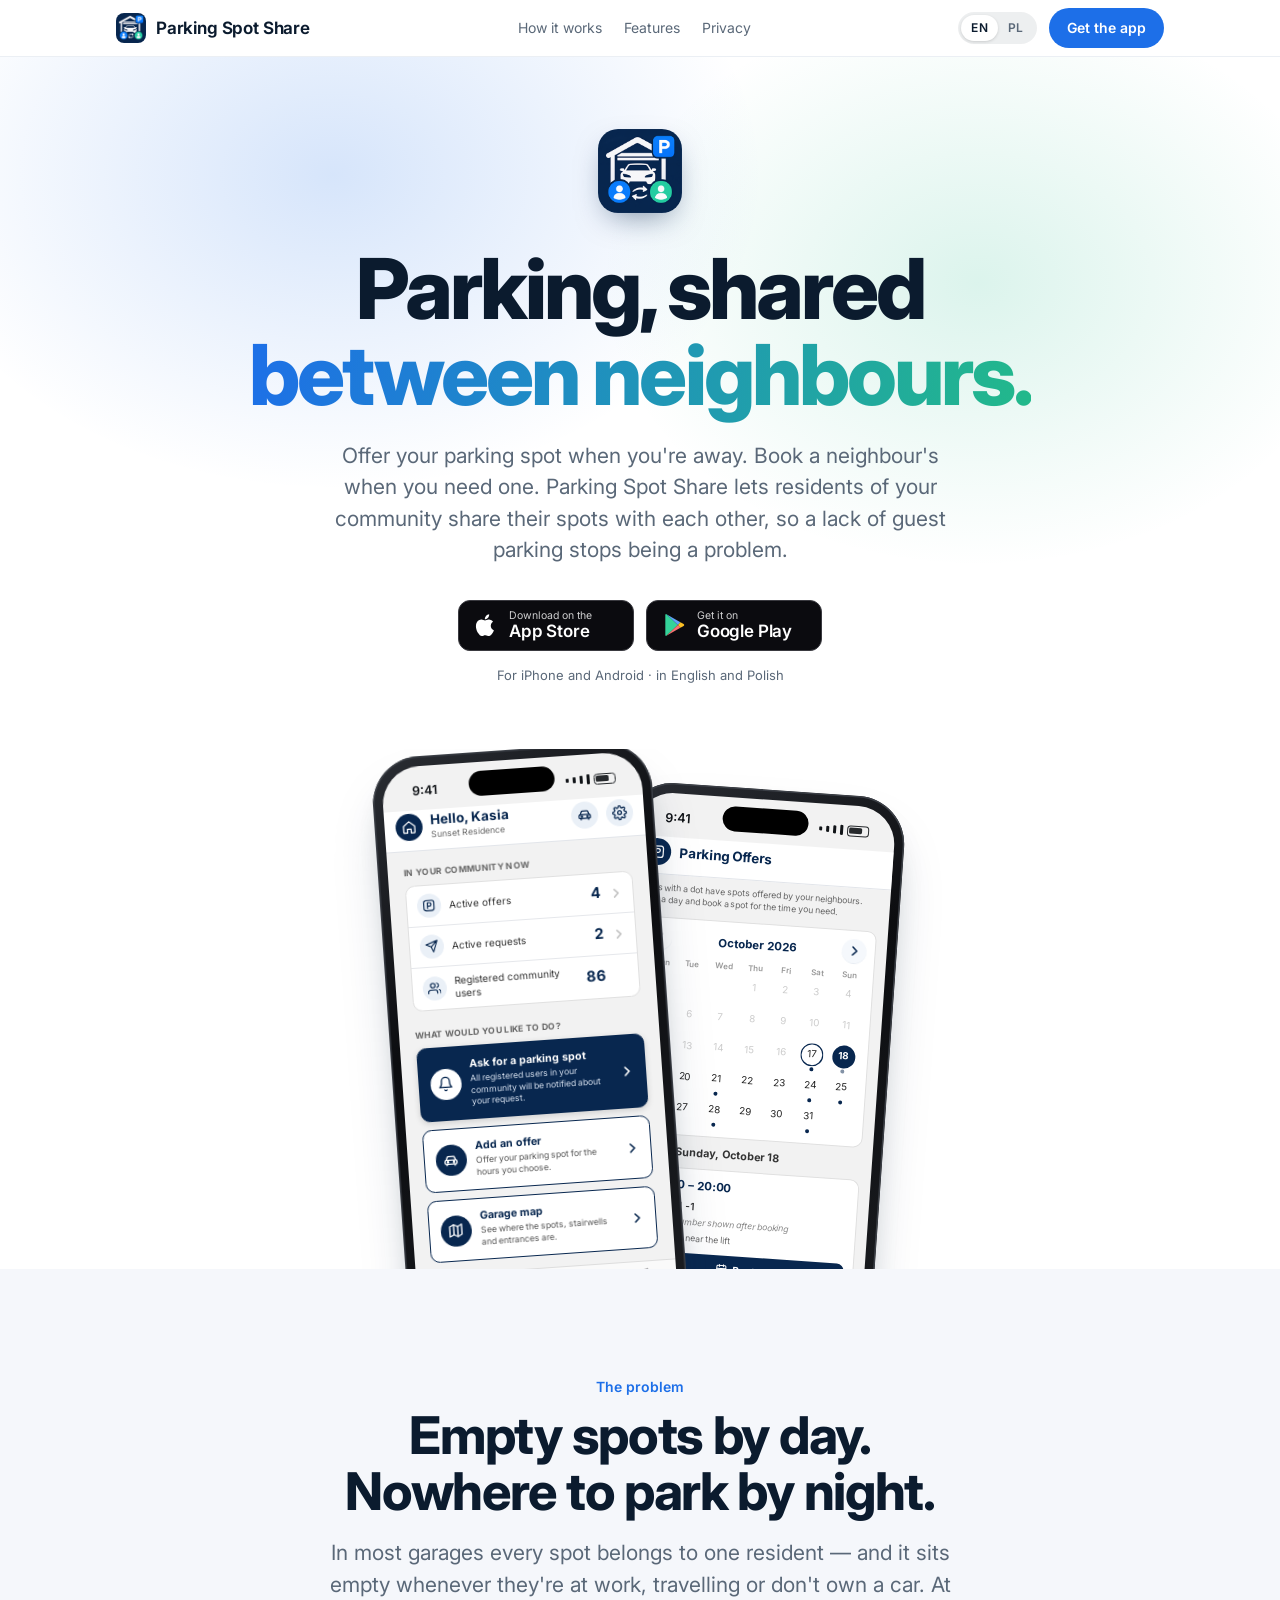
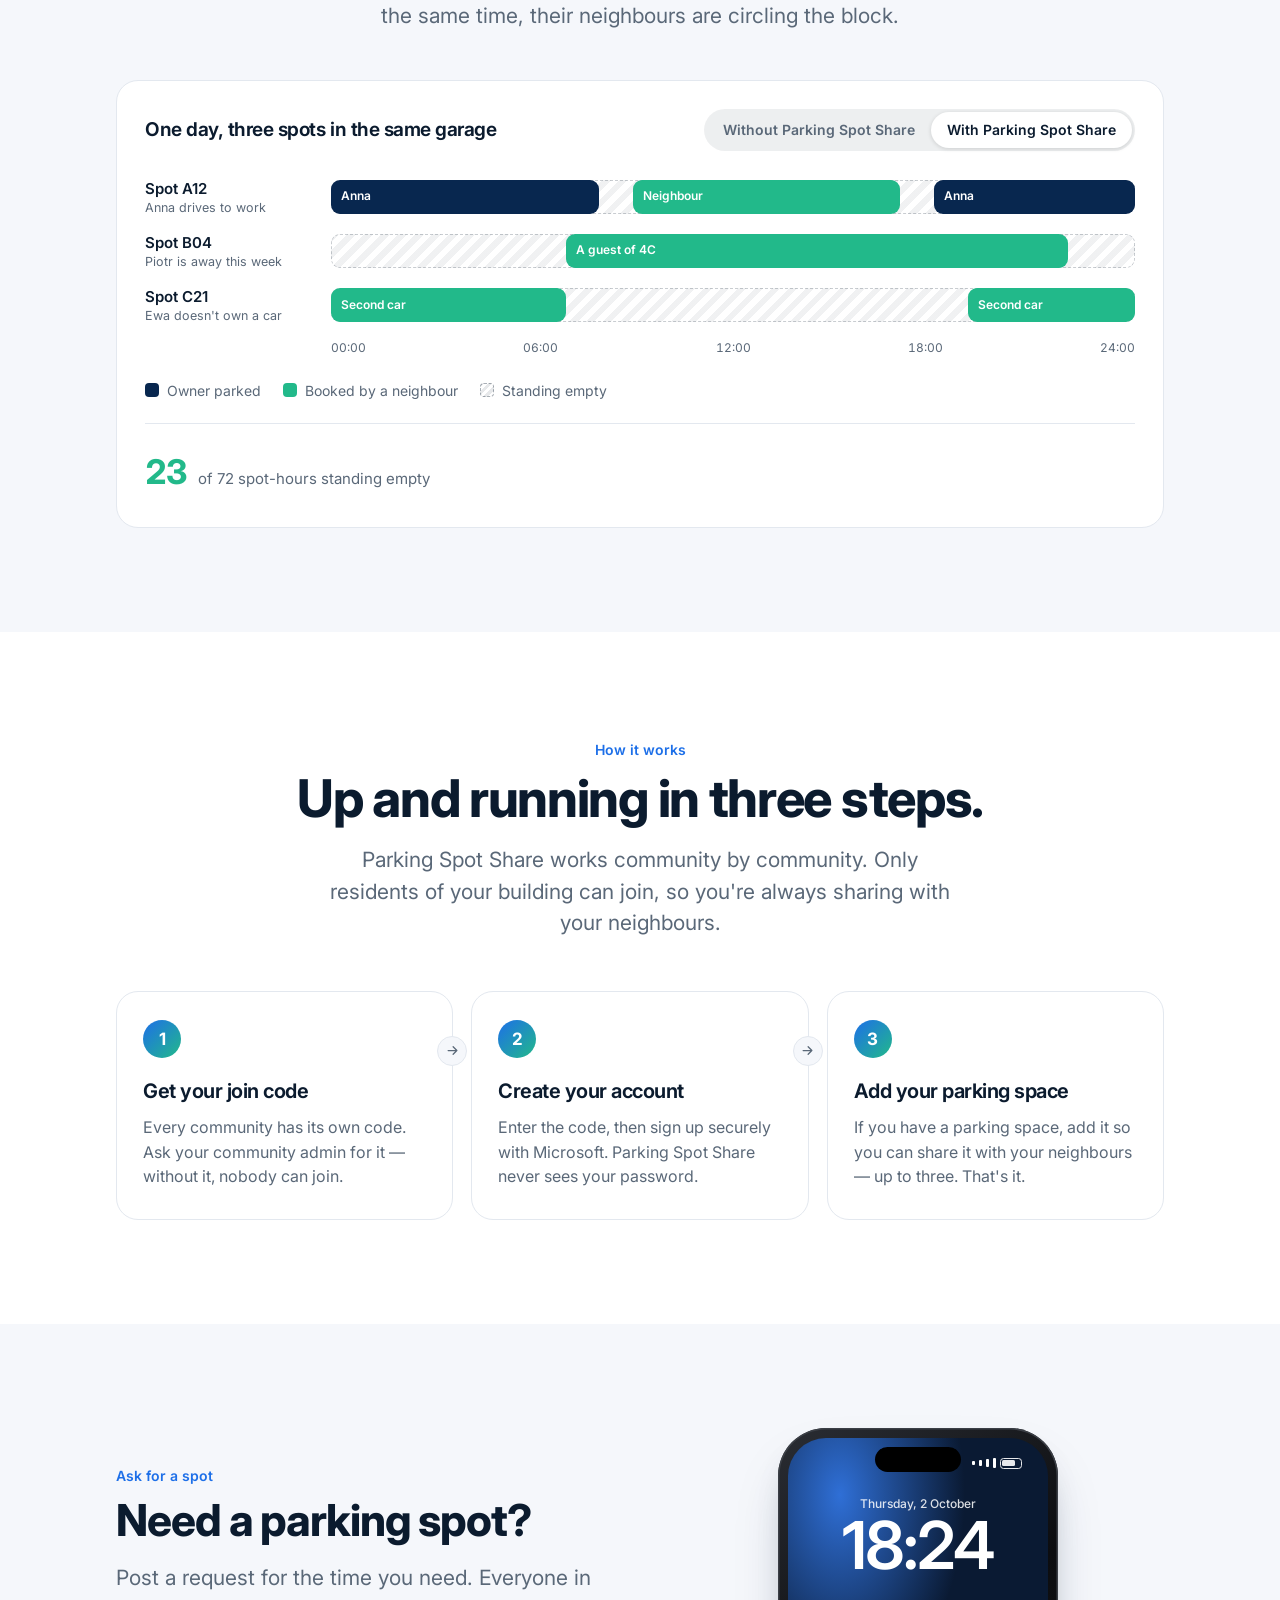
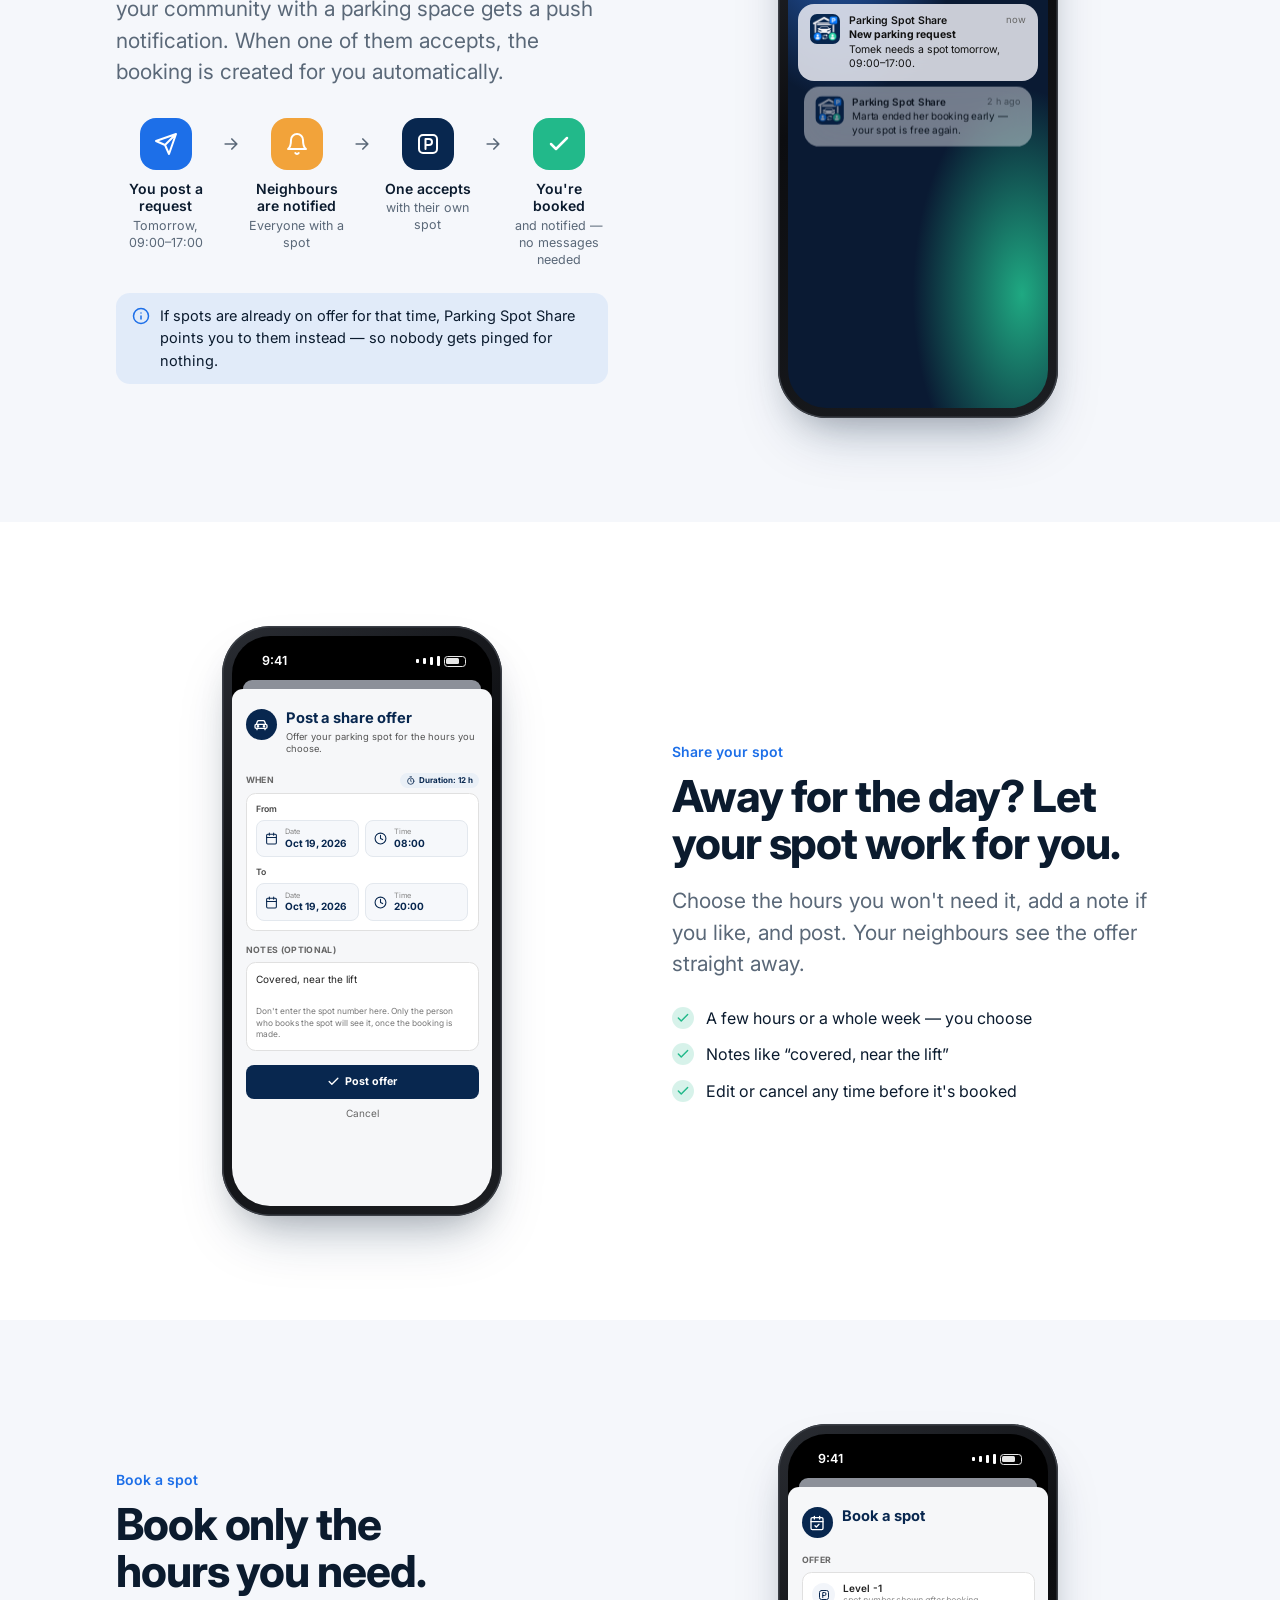
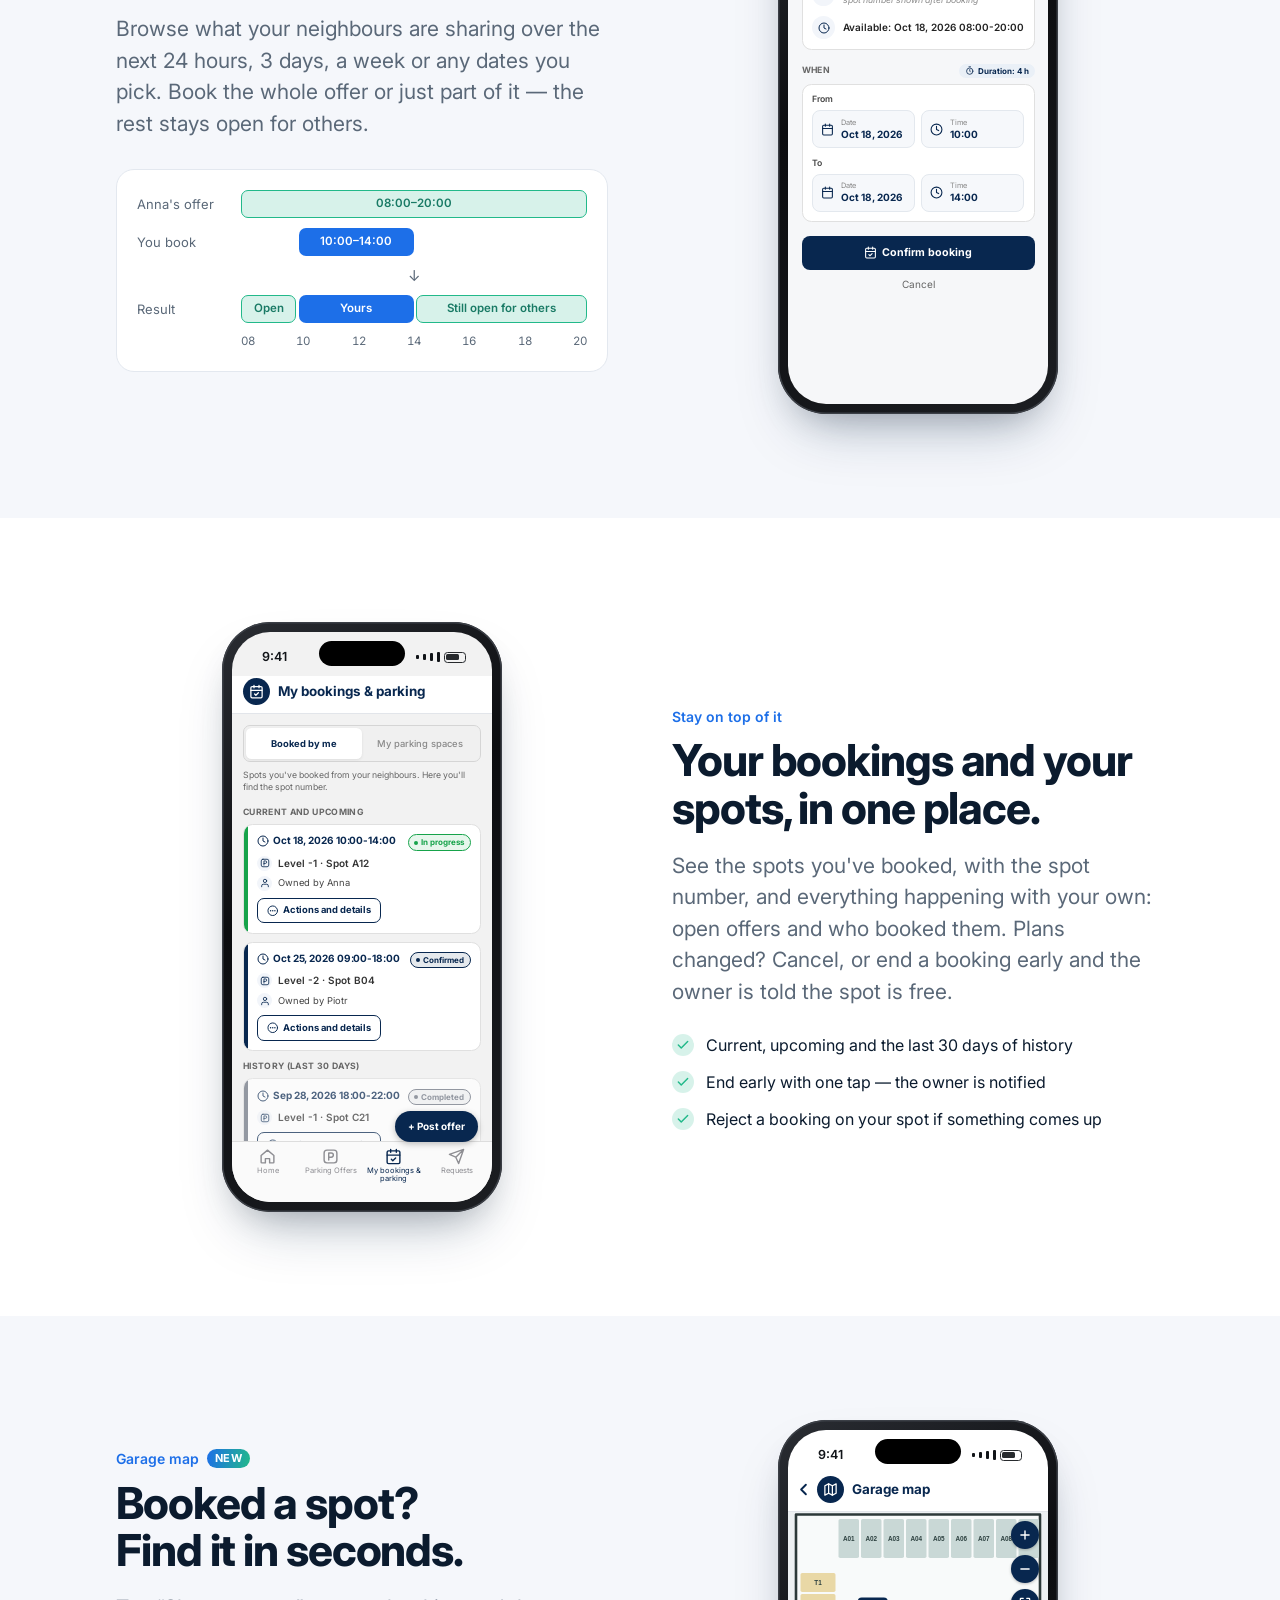
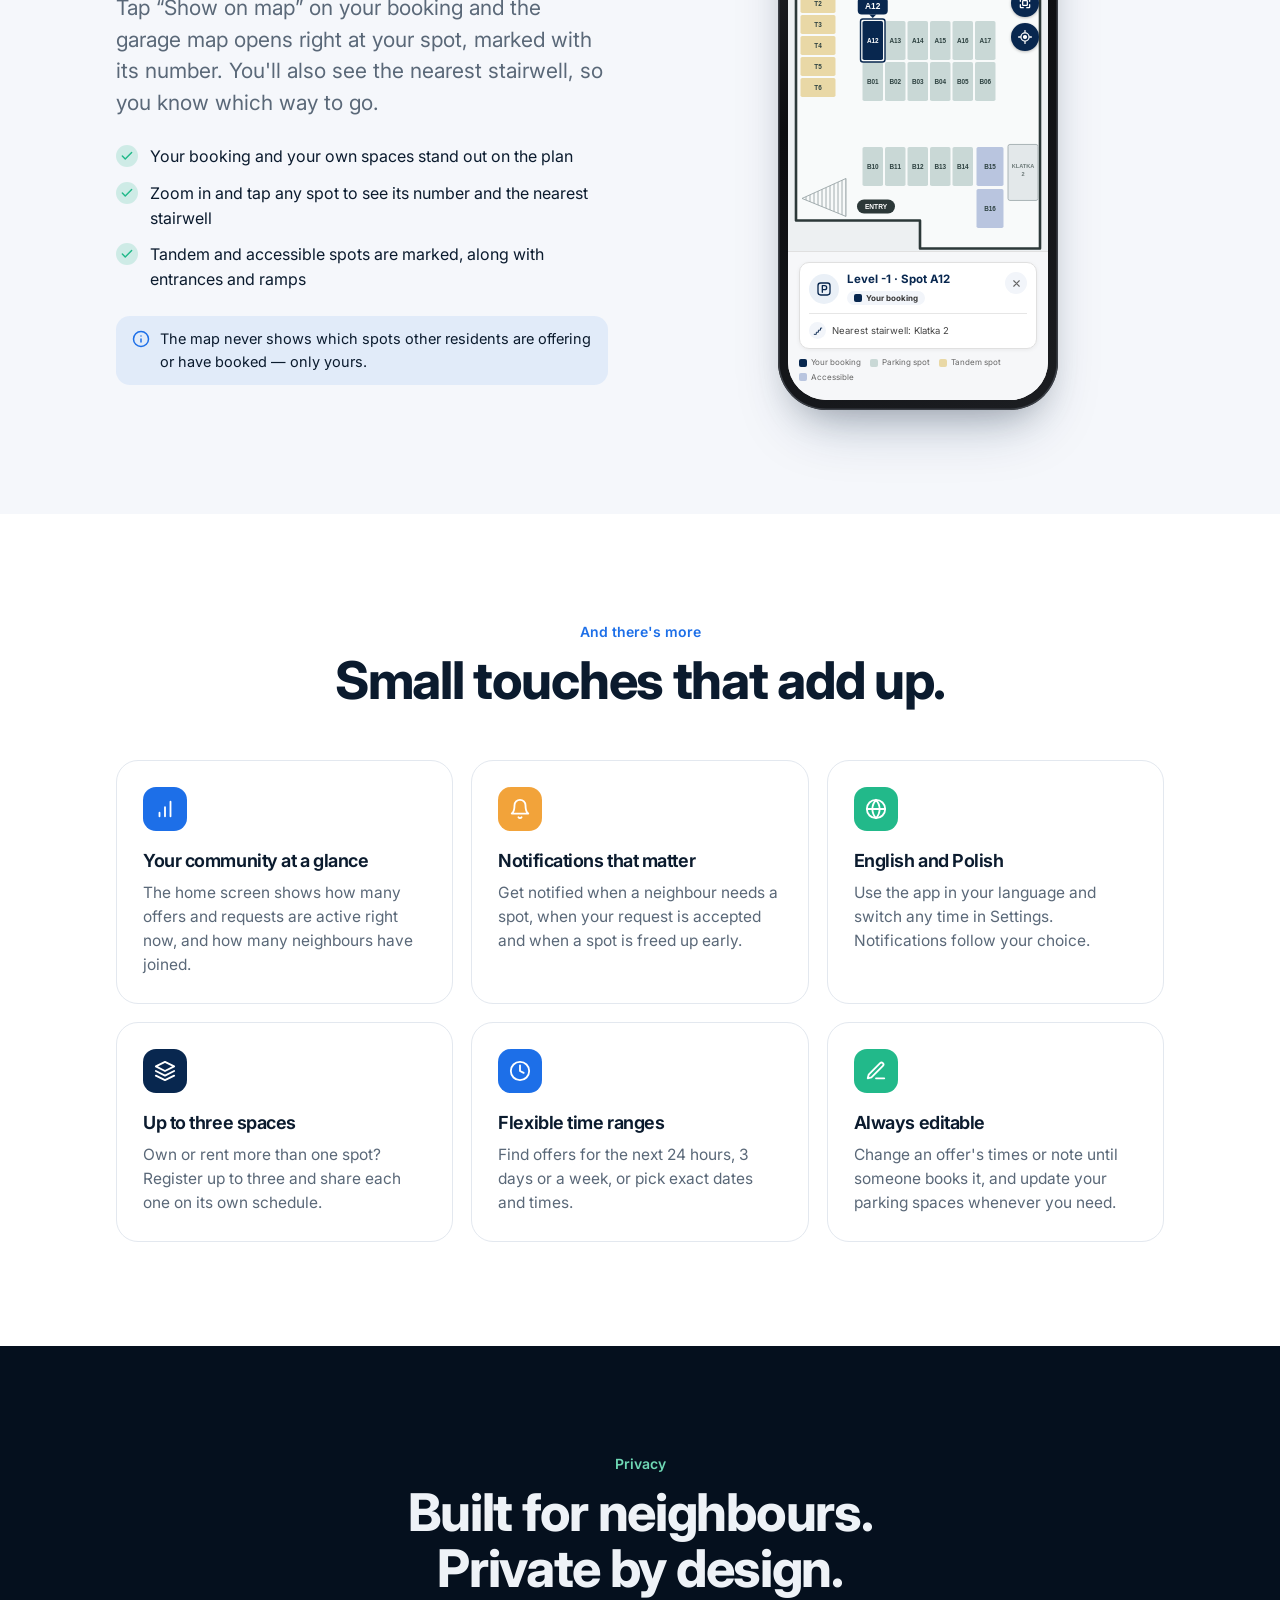
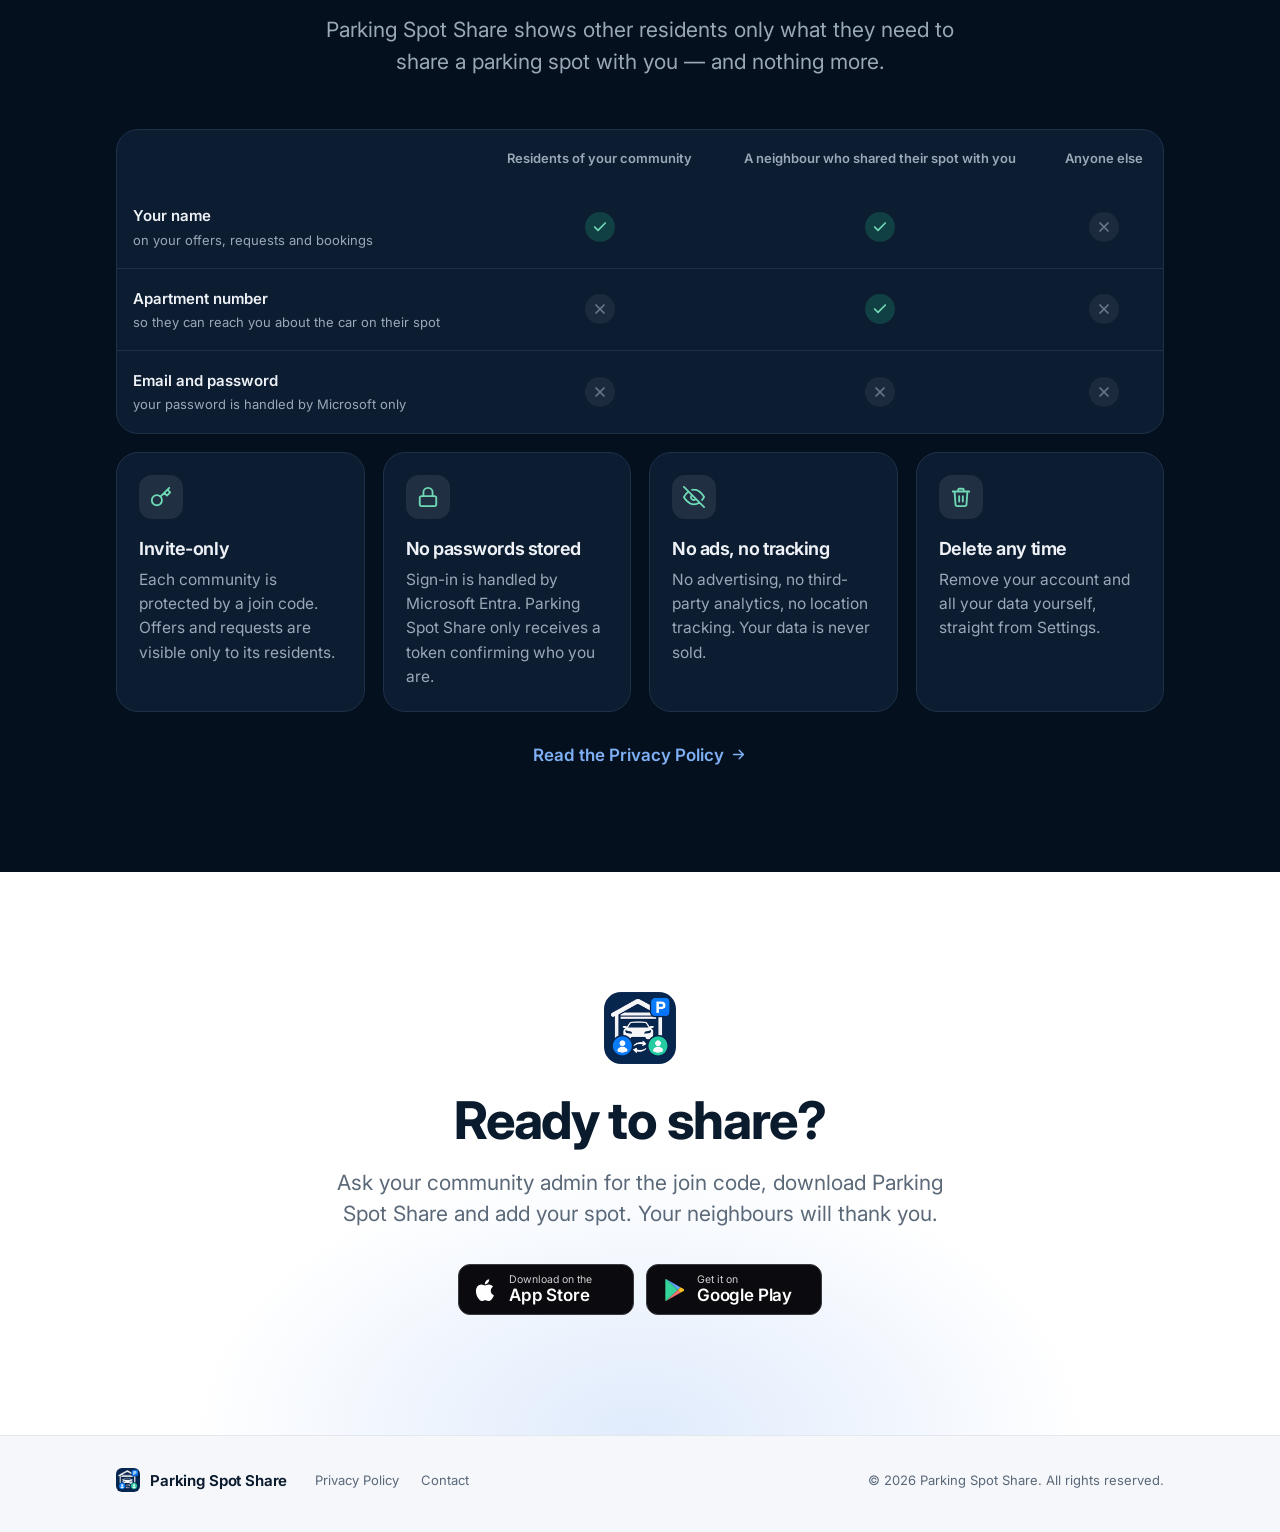
==== commit 6fa13225: "Update app mockups to the refreshed design Home, Parking Offers (month calendar, spot number hidden " ====
--- a/index.html
+++ b/index.html
@@ -607,6 +607,122 @@
 
   .note-pill .i { color: var(--blue); width: 18px; height: 18px; margin-top: 2px; }
 
+  /* ── Refreshed app design (PageHeader, CardParts, FormSheet, MonthCalendar) at ~0.67x ── */
+
+  .screen.x-bg { background: #F2F2F2; }
+  .screen.x-dark { background: #000; }
+  .x-header { flex: none; display: flex; align-items: center; gap: 8px; background: #fff; padding: 2px 11px 8px; border-bottom: 0.5px solid #e2e5ea; }
+  .x-back { color: #08274F; margin: 0 -4px 0 -5px; display: grid; }
+  .x-back .i { width: 19px; height: 19px; }
+  .x-badge { width: 27px; height: 27px; border-radius: 50%; background: #08274F; color: #fff; display: grid; place-items: center; flex: none; }
+  .x-badge .i { width: 15px; height: 15px; }
+  .x-htext { flex: 1; min-width: 0; }
+  .x-title { font-size: 13.4px; font-weight: 700; color: #08274F; white-space: nowrap; overflow: hidden; text-overflow: ellipsis; }
+  .x-sub { font-size: 8.7px; color: #666; margin-top: 1px; }
+  .x-hbtn { width: 27px; height: 27px; border-radius: 50%; background: #EAF0F7; color: #08274F; display: grid; place-items: center; flex: none; }
+  .x-hbtn .i { width: 15px; height: 15px; }
+  .x-body { flex: 1; overflow: hidden; padding: 16px; }
+  .x-sec { font-size: 8.7px; font-weight: 700; color: #666; text-transform: uppercase; letter-spacing: 0.35px; margin-bottom: 7px; }
+  .x-sec.tight { margin: 2px 0 -2px; }
+  .x-stats { border-radius: 9.5px; overflow: hidden; border: 0.5px solid #e0e0e0; margin-bottom: 19px; background: #fff; }
+  .x-stat { display: flex; align-items: center; gap: 8px; padding: 8px 9.5px; }
+  .x-stat + .x-stat { border-top: 0.5px solid #e5e7eb; }
+  .x-stat .ic { width: 24px; height: 24px; border-radius: 50%; background: #EAF0F7; color: #08274F; display: grid; place-items: center; flex: none; }
+  .x-stat .ic .i { width: 13.5px; height: 13.5px; }
+  .x-stat .lbl { flex: 1; font-size: 10px; color: #333; }
+  .x-stat .val { font-size: 14.7px; font-weight: 700; color: #08274F; }
+  .x-stat .chev { color: #bbb; display: grid; }
+  .x-stat .chev .i { width: 15px; height: 15px; }
+  .x-stat .chev-space { width: 15px; }
+  .x-action { display: flex; align-items: center; gap: 9.5px; border-radius: 9.5px; padding: 10.5px; margin-bottom: 8px; background: #fff; border: 1px solid #08274F; }
+  .x-action .ic { width: 31px; height: 31px; border-radius: 50%; background: #08274F; color: #fff; display: grid; place-items: center; flex: none; }
+  .x-action .ic .i { width: 16px; height: 16px; }
+  .x-action .tx { flex: 1; display: grid; gap: 2px; }
+  .x-action b { font-size: 10.7px; color: #08274F; }
+  .x-action small { font-size: 8.7px; color: #555; line-height: 1.35; }
+  .x-action .chev { color: #08274F; display: grid; }
+  .x-action .chev .i { width: 16px; height: 16px; }
+  .x-action.primary { background: #08274F; box-shadow: 0 2px 6px rgba(0, 0, 0, 0.15); }
+  .x-action.primary .ic { background: #fff; color: #08274F; }
+  .x-action.primary b, .x-action.primary .chev { color: #fff; }
+  .x-action.primary small { color: #D6E0EE; }
+  .x-desc { font-size: 8.7px; color: #666; margin: 8px 11px 0; line-height: 1.35; flex: none; }
+  .x-list { flex: 1; overflow: hidden; padding: 11px; display: flex; flex-direction: column; gap: 8px; }
+  .x-cal { background: #fff; border-radius: 9.5px; border: 0.5px solid #e0e0e0; padding: 8px; flex: none; }
+  .x-cal-head { display: flex; align-items: center; justify-content: space-between; margin-bottom: 4px; }
+  .x-cal-head b { font-size: 11.4px; color: #08274F; }
+  .x-cal-head .nav { width: 25px; height: 25px; border-radius: 50%; background: #F5F8FC; color: #08274F; display: grid; place-items: center; }
+  .x-cal-head .nav.off { background: transparent; color: #ccc; }
+  .x-cal-head .nav .i { width: 16px; height: 16px; }
+  .x-wd, .x-grid { display: grid; grid-template-columns: repeat(7, 1fr); }
+  .x-wd span { text-align: center; font-size: 8px; font-weight: 600; color: #999; padding: 2px 0; }
+  .x-grid > span { display: flex; flex-direction: column; align-items: center; padding: 1.5px 0; }
+  .x-grid .d { width: 23px; height: 23px; border-radius: 50%; display: grid; place-items: center; font-size: 9.8px; color: #222; }
+  .x-grid .d.past { color: #ccc; }
+  .x-grid .d.today { box-shadow: inset 0 0 0 1.2px #08274F; }
+  .x-grid .d.sel { background: #08274F; color: #fff; font-weight: 700; }
+  .x-grid .dot { width: 4px; height: 4px; border-radius: 50%; margin-top: 1px; }
+  .x-grid .dot.on { background: #08274F; }
+  .x-grid .d.sel + .dot.on { opacity: 0.5; }
+  .x-daytitle { font-size: 10.7px; font-weight: 700; color: #333; margin-top: 2px; flex: none; }
+  .x-card { display: flex; background: #fff; border-radius: 9.5px; border: 0.5px solid #e0e0e0; overflow: hidden; flex: none; }
+  .x-card.muted { opacity: 0.7; }
+  .x-card .acc { width: 3.5px; background: #08274F; flex: none; }
+  .x-cbody { flex: 1; padding: 9.5px; display: grid; gap: 5px; }
+  .x-chead { display: flex; justify-content: space-between; align-items: flex-start; gap: 6px; }
+  .x-when { display: flex; align-items: flex-start; gap: 4px; font-size: 10px; font-weight: 700; color: #08274F; line-height: 1.3; letter-spacing: -0.1px; }
+  .x-when.big { font-size: 11.4px; align-items: center; }
+  .x-when .i { width: 12px; height: 12px; flex: none; margin-top: 1px; }
+  .x-row { display: flex; align-items: center; gap: 5.5px; font-size: 9.4px; color: #444; }
+  .x-row.strong { font-weight: 600; color: #333; font-size: 10px; }
+  .x-row .ri { width: 15px; height: 15px; border-radius: 50%; background: #F2F5FA; color: #08274F; display: grid; place-items: center; flex: none; }
+  .x-row .ri.p { width: 16px; height: 16px; background: #EAF0F7; }
+  .x-row .ri .i { width: 10px; height: 10px; }
+  .x-hint { font-size: 8.7px; color: #888; font-style: italic; margin: -2px 0 0 21.5px; }
+  .x-note { display: flex; align-items: flex-start; gap: 4px; font-size: 8.7px; color: #666; }
+  .x-note .i { width: 11px; height: 11px; color: #888; flex: none; }
+  .x-btn { display: flex; align-items: center; justify-content: center; gap: 5px; background: #08274F; color: #fff; border-radius: 7px; padding: 8px; font-size: 10px; font-weight: 700; margin-top: 3px; }
+  .x-btn .i { width: 12px; height: 12px; }
+  .x-btn2 { display: inline-flex; align-items: center; gap: 4px; border: 1px solid #08274F; color: #08274F; background: #fff; border-radius: 7px; padding: 5.5px 9px; font-size: 9.4px; font-weight: 700; margin-top: 2px; }
+  .x-btn2 .i { width: 11.5px; height: 11.5px; }
+  .x-pill { display: inline-flex; align-items: center; gap: 3px; border-radius: 999px; border: 0.7px solid; padding: 2px 5.5px; font-size: 8px; font-weight: 700; white-space: nowrap; flex: none; }
+  .x-pill i { width: 4px; height: 4px; border-radius: 50%; }
+  .x-seg { flex: none; display: flex; margin: 11px 11px 0; border-radius: 7px; background: #f0f0f0; padding: 2px; border: 0.7px solid #d5d5d5; }
+  .x-seg span { flex: 1; min-height: 31px; display: flex; align-items: center; justify-content: center; text-align: center; font-size: 9.4px; line-height: 1.2; color: #888; font-weight: 500; border-radius: 5.5px; padding: 3px; }
+  .x-seg span.on { background: #fff; color: #08274F; font-weight: 700; box-shadow: 0 1px 3px rgba(0, 0, 0, 0.08); }
+  .x-fab { position: absolute; right: 14px; bottom: 60px; background: #08274F; color: #fff; border-radius: 19px; padding: 9px 13px; font-size: 10px; font-weight: 700; box-shadow: 0 2px 6px rgba(0, 0, 0, 0.25); }
+  .x-behind { flex: none; height: 9px; margin: 0 11px; background: #8C9099; border-radius: 10px 10px 0 0; }
+  .x-sheet { flex: 1; overflow: hidden; background: #F6F7F9; border-radius: 11px 11px 0 0; padding: 20px 13.5px 0; }
+  .x-sh { display: flex; align-items: flex-start; gap: 9.5px; margin-bottom: 17px; }
+  .x-sh .ic { width: 31px; height: 31px; border-radius: 50%; background: #08274F; color: #fff; display: grid; place-items: center; flex: none; }
+  .x-sh .ic .i { width: 16px; height: 16px; }
+  .x-sh div { display: grid; gap: 3px; padding-top: 1px; }
+  .x-sh b { font-size: 14.7px; color: #08274F; line-height: 1.2; }
+  .x-sh small { font-size: 9.4px; color: #555; line-height: 1.35; }
+  .x-ssec { margin-bottom: 14px; }
+  .x-shd { display: flex; justify-content: space-between; align-items: center; margin-bottom: 5.5px; }
+  .x-shd .t { font-size: 8.7px; font-weight: 700; color: #666; text-transform: uppercase; letter-spacing: 0.35px; }
+  .x-dur { display: inline-flex; align-items: center; gap: 3px; border-radius: 999px; background: #EAF0F7; padding: 2px 6px; font-size: 8px; font-weight: 700; color: #08274F; }
+  .x-dur .i { width: 9.5px; height: 9.5px; }
+  .x-sbox { background: #fff; border-radius: 9.5px; border: 0.5px solid #e0e0e0; padding: 9.5px; display: grid; gap: 9.5px; }
+  .x-flabel { font-size: 8.7px; font-weight: 600; color: #444; margin-bottom: 5px; }
+  .x-chips { display: flex; gap: 6.5px; }
+  .x-chip { flex: 1; display: flex; align-items: center; gap: 6.5px; border: 0.7px solid #E3E8EE; border-radius: 8px; padding: 6.5px 8px; background: #F6F8FB; color: #08274F; }
+  .x-chip .i { width: 13px; height: 13px; flex: none; }
+  .x-chip div { display: grid; }
+  .x-chip small { font-size: 7.4px; color: #888; }
+  .x-chip b { font-size: 10px; color: #08274F; white-space: nowrap; }
+  .x-notes { font-size: 10px; color: #222; min-height: 24px; }
+  .x-nhint { font-size: 8.4px; color: #777; line-height: 1.35; }
+  .x-submit { display: flex; align-items: center; justify-content: center; gap: 5.5px; background: #08274F; color: #fff; border-radius: 8px; padding: 10px; font-size: 10.7px; font-weight: 700; }
+  .x-submit .i { width: 13px; height: 13px; }
+  .x-cancel { text-align: center; padding: 8px; color: #666; font-size: 10px; }
+  .x-meta { display: flex; align-items: center; gap: 8px; }
+  .x-meta .mi { width: 23px; height: 23px; border-radius: 50%; background: #F2F5FA; color: #08274F; display: grid; place-items: center; flex: none; }
+  .x-meta .mi .i { width: 12px; height: 12px; }
+  .x-meta .mv { font-size: 10px; font-weight: 600; color: #222; line-height: 1.3; }
+  .x-meta .mh { font-size: 8.7px; color: #888; font-style: italic; }
+
   /* ── Garage map mockup (colours from the app's GarageMapView) ── */
 
   .new-pill {
@@ -788,6 +904,13 @@
     <symbol id="i-pencil" viewBox="0 0 24 24" fill="none" stroke="currentColor" stroke-width="2" stroke-linecap="round" stroke-linejoin="round"><path d="M12 20h9M16.5 3.5a2.1 2.1 0 0 1 3 3L7 19l-4 1 1-4z"/></symbol>
     <symbol id="i-arrow" viewBox="0 0 24 24" fill="none" stroke="currentColor" stroke-width="2" stroke-linecap="round" stroke-linejoin="round"><path d="M5 12h14M13 6l6 6-6 6"/></symbol>
     <symbol id="i-info" viewBox="0 0 24 24" fill="none" stroke="currentColor" stroke-width="2" stroke-linecap="round" stroke-linejoin="round"><circle cx="12" cy="12" r="10"/><path d="M12 16v-4M12 8h.01"/></symbol>
+    <symbol id="i-chevron-left" viewBox="0 0 24 24" fill="none" stroke="currentColor" stroke-width="2.4" stroke-linecap="round" stroke-linejoin="round"><path d="m15 18-6-6 6-6"/></symbol>
+    <symbol id="i-chevron-right" viewBox="0 0 24 24" fill="none" stroke="currentColor" stroke-width="2.4" stroke-linecap="round" stroke-linejoin="round"><path d="m9 18 6-6-6-6"/></symbol>
+    <symbol id="i-map" viewBox="0 0 24 24" fill="none" stroke="currentColor" stroke-width="2" stroke-linecap="round" stroke-linejoin="round"><path d="m3 6 6-3 6 3 6-3v15l-6 3-6-3-6 3z"/><path d="M9 3v15M15 6v15"/></symbol>
+    <symbol id="i-note" viewBox="0 0 24 24" fill="none" stroke="currentColor" stroke-width="2" stroke-linecap="round" stroke-linejoin="round"><path d="M14 2H6a2 2 0 0 0-2 2v16a2 2 0 0 0 2 2h12a2 2 0 0 0 2-2V8z"/><path d="M14 2v6h6M8 13h8M8 17h5"/></symbol>
+    <symbol id="i-calendar-blank" viewBox="0 0 24 24" fill="none" stroke="currentColor" stroke-width="2" stroke-linecap="round" stroke-linejoin="round"><rect x="3" y="4" width="18" height="18" rx="2"/><path d="M16 2v4M8 2v4M3 10h18"/></symbol>
+    <symbol id="i-timer" viewBox="0 0 24 24" fill="none" stroke="currentColor" stroke-width="2" stroke-linecap="round" stroke-linejoin="round"><circle cx="12" cy="13" r="8"/><path d="M12 9v4l2 2M10 2h4"/></symbol>
+    <symbol id="i-dots" viewBox="0 0 24 24" fill="none" stroke="currentColor" stroke-width="2" stroke-linecap="round"><circle cx="12" cy="12" r="10"/><path d="M7.5 12h.01M12 12h.01M16.5 12h.01" stroke-width="3"/></symbol>
     <symbol id="i-plus" viewBox="0 0 24 24" fill="none" stroke="currentColor" stroke-width="2.4" stroke-linecap="round"><path d="M12 5v14M5 12h14"/></symbol>
     <symbol id="i-minus" viewBox="0 0 24 24" fill="none" stroke="currentColor" stroke-width="2.4" stroke-linecap="round"><path d="M5 12h14"/></symbol>
     <symbol id="i-fit" viewBox="0 0 24 24" fill="none" stroke="currentColor" stroke-width="2.2" stroke-linecap="round" stroke-linejoin="round"><path d="M4 9V5a1 1 0 0 1 1-1h4M15 4h4a1 1 0 0 1 1 1v4M20 15v4a1 1 0 0 1-1 1h-4M9 20H5a1 1 0 0 1-1-1v-4"/><rect x="8" y="8" width="8" height="8" rx="1"/></symbol>
@@ -840,66 +963,67 @@
     <div class="hero-phones" aria-hidden="true">
       <!-- Home screen -->
       <div class="phone">
-        <div class="screen">
-          <div class="island"></div>
-          <div class="statusbar"><span>9:41</span><span class="sig"><i style="height:4px"></i><i style="height:6px"></i><i style="height:8px"></i><i style="height:10px"></i><span class="batt"></span></span></div>
-          <div class="app-body">
-            <div class="a-head">
-              <div><div class="a-greet" data-i18n="m.greet">Hello, Kasia</div><div class="a-comm">Sunset Residence</div></div>
-              <svg class="i"><use href="#i-cog"/></svg>
+          <div class="screen x-bg">
+            <div class="island"></div>
+            <div class="statusbar"><span>9:41</span><span class="sig"><i style="height:4px"></i><i style="height:6px"></i><i style="height:8px"></i><i style="height:10px"></i><span class="batt"></span></span></div>
+            
+            <div class="x-header">
+              
+              <span class="x-badge"><svg class="i"><use href="#i-home"/></svg></span>
+              <div class="x-htext"><div class="x-title" data-i18n="m.greet">Hello, Kasia</div><div class="x-sub">Sunset Residence</div></div>
+              <span class="x-hbtn"><svg class="i"><use href="#i-car"/></svg></span><span class="x-hbtn"><svg class="i"><use href="#i-cog"/></svg></span>
             </div>
-            <div class="a-sec" data-i18n="m.commNow">In your community now</div>
-            <div class="a-stats">
-              <div class="a-stat"><span class="ic"><svg class="i"><use href="#i-parking"/></svg></span><span class="lbl" data-i18n="m.activeOffers">Active offers</span><span class="val">4</span></div>
-              <div class="a-stat"><span class="ic"><svg class="i"><use href="#i-send"/></svg></span><span class="lbl" data-i18n="m.activeRequests">Active requests</span><span class="val">2</span></div>
-              <div class="a-stat"><span class="ic"><svg class="i"><use href="#i-users"/></svg></span><span class="lbl" data-i18n="m.residents">Registered community users</span><span class="val">86</span></div>
+            <div class="x-body">
+              <div class="x-sec" data-i18n="m.commNow">In your community now</div>
+              <div class="x-stats">
+                <div class="x-stat"><span class="ic"><svg class="i"><use href="#i-parking"/></svg></span><span class="lbl" data-i18n="m.activeOffers">Active offers</span><span class="val">4</span><span class="chev"><svg class="i"><use href="#i-chevron-right"/></svg></span></div>
+                <div class="x-stat"><span class="ic"><svg class="i"><use href="#i-send"/></svg></span><span class="lbl" data-i18n="m.activeRequests">Active requests</span><span class="val">2</span><span class="chev"><svg class="i"><use href="#i-chevron-right"/></svg></span></div>
+                <div class="x-stat"><span class="ic"><svg class="i"><use href="#i-users"/></svg></span><span class="lbl" data-i18n="m.residents">Registered community users</span><span class="val">86</span><span class="chev-space"></span></div>
+              </div>
+              <div class="x-sec" data-i18n="m.actions">What would you like to do?</div>
+              <div class="x-action primary"><span class="ic"><svg class="i"><use href="#i-bell"/></svg></span><span class="tx"><b data-i18n="m.reqTitle">Ask for a parking spot</b><small data-i18n="m.reqDesc">All registered users in your community will be notified about your request.</small></span><span class="chev"><svg class="i"><use href="#i-chevron-right"/></svg></span></div>
+              <div class="x-action"><span class="ic"><svg class="i"><use href="#i-car"/></svg></span><span class="tx"><b data-i18n="m.offerTitle">Add an offer</b><small data-i18n="m.offerDesc">Offer your parking spot for the hours you choose.</small></span><span class="chev"><svg class="i"><use href="#i-chevron-right"/></svg></span></div>
+              <div class="x-action"><span class="ic"><svg class="i"><use href="#i-map"/></svg></span><span class="tx"><b data-i18n="m.mapTitle">Garage map</b><small data-i18n="m.mapDesc">See where the spots, stairwells and entrances are.</small></span><span class="chev"><svg class="i"><use href="#i-chevron-right"/></svg></span></div>
             </div>
-            <div class="a-sec" data-i18n="m.actions">What would you like to do?</div>
-            <div class="a-card primary"><span class="ic"><svg class="i"><use href="#i-bell"/></svg></span><span><b data-i18n="m.reqTitle">Ask for a parking spot</b><small data-i18n="m.reqDesc">All registered users in your community will be notified about your request.</small></span></div>
-            <div class="a-card"><span class="ic"><svg class="i"><use href="#i-car"/></svg></span><span><b data-i18n="m.offerTitle">Add an offer</b><small data-i18n="m.offerDesc">Offer your parking spot for the hours you choose.</small></span></div>
+            <div class="tabbar"><span class="tab on"><svg class="i"><use href="#i-home"/></svg><span data-i18n="m.tabHome">Home</span></span><span class="tab"><svg class="i"><use href="#i-parking"/></svg><span data-i18n="m.tabOffers">Parking Offers</span></span><span class="tab"><svg class="i"><use href="#i-calendar"/></svg><span data-i18n="m.tabBookings">My bookings &amp; parking</span></span><span class="tab"><svg class="i"><use href="#i-send"/></svg><span data-i18n="m.tabRequests">Requests</span></span></div>
           </div>
-          <div class="tabbar">
-            <span class="tab on"><svg class="i"><use href="#i-home"/></svg><span data-i18n="m.tabHome">Home</span></span>
-            <span class="tab"><svg class="i"><use href="#i-parking"/></svg><span data-i18n="m.tabOffers">Parking Offers</span></span>
-            <span class="tab"><svg class="i"><use href="#i-calendar"/></svg><span data-i18n="m.tabBookings">My bookings &amp; parking</span></span>
-            <span class="tab"><svg class="i"><use href="#i-send"/></svg><span data-i18n="m.tabRequests">Requests</span></span>
-          </div>
-        </div>
-      </div>
+        </div>
 
       <!-- Parking offers -->
       <div class="phone">
-        <div class="screen">
-          <div class="island"></div>
-          <div class="statusbar"><span>9:41</span><span class="sig"><i style="height:4px"></i><i style="height:6px"></i><i style="height:8px"></i><i style="height:10px"></i><span class="batt"></span></span></div>
-          <div class="navbar-title" data-i18n="m.tabOffers">Parking Offers</div>
-          <div class="app-body grey">
-            <div class="a-chips"><span class="a-chip" data-i18n="m.next10">Next 10</span><span class="a-chip on" data-i18n="m.next24">Next 24h</span><span class="a-chip" data-i18n="m.next3">Next 3 days</span><span class="a-chip" data-i18n="m.week">Next week</span></div>
-            <div class="a-offer">
-              <div class="top"><span class="t" data-i18n="m.spotA12">Level -1 · Spot A12</span></div>
-              <div class="time" data-i18n="m.today0820">Today 08:00–20:00</div>
-              <div class="note" data-i18n="m.noteCovered">Covered, near the lift</div>
-              <div class="a-btn" data-i18n="m.book">Book</div>
+          <div class="screen x-bg">
+            <div class="island"></div>
+            <div class="statusbar"><span>9:41</span><span class="sig"><i style="height:4px"></i><i style="height:6px"></i><i style="height:8px"></i><i style="height:10px"></i><span class="batt"></span></span></div>
+            
+            <div class="x-header">
+              
+              <span class="x-badge"><svg class="i"><use href="#i-parking"/></svg></span>
+              <div class="x-htext"><div class="x-title" data-i18n="m.tabOffers">Parking Offers</div></div>
+              
             </div>
-            <div class="a-offer">
-              <div class="top"><span class="t" data-i18n="m.spotB04">Level -2 · Spot B04</span></div>
-              <div class="time" data-i18n="m.todayFri">Today 07:00 – Fri 22:00</div>
-              <div class="note" data-i18n="m.noteAway">Away until Friday</div>
-              <div class="a-btn" data-i18n="m.book">Book</div>
+            <div class="x-desc" data-i18n="m.offersDesc">Days with a dot have spots offered by your neighbours. Pick a day and book a spot for the time you need.</div>
+            <div class="x-list">
+              <div class="x-cal">
+                <div class="x-cal-head"><span class="nav off"><svg class="i"><use href="#i-chevron-left"/></svg></span><b data-i18n="m.month">October 2026</b><span class="nav"><svg class="i"><use href="#i-chevron-right"/></svg></span></div>
+                <div class="x-wd" data-i18n="m.weekdays"><span>Mon</span><span>Tue</span><span>Wed</span><span>Thu</span><span>Fri</span><span>Sat</span><span>Sun</span></div>
+                <div class="x-grid"><span></span><span></span><span></span><span><span class="d past">1</span><i class="dot"></i></span><span><span class="d past">2</span><i class="dot"></i></span><span><span class="d past">3</span><i class="dot"></i></span><span><span class="d past">4</span><i class="dot"></i></span><span><span class="d past">5</span><i class="dot"></i></span><span><span class="d past">6</span><i class="dot"></i></span><span><span class="d past">7</span><i class="dot"></i></span><span><span class="d past">8</span><i class="dot"></i></span><span><span class="d past">9</span><i class="dot"></i></span><span><span class="d past">10</span><i class="dot"></i></span><span><span class="d past">11</span><i class="dot"></i></span><span><span class="d past">12</span><i class="dot"></i></span><span><span class="d past">13</span><i class="dot"></i></span><span><span class="d past">14</span><i class="dot"></i></span><span><span class="d past">15</span><i class="dot"></i></span><span><span class="d past">16</span><i class="dot"></i></span><span><span class="d today">17</span><i class="dot on"></i></span><span><span class="d sel">18</span><i class="dot on"></i></span><span><span class="d">19</span><i class="dot on"></i></span><span><span class="d">20</span><i class="dot"></i></span><span><span class="d">21</span><i class="dot on"></i></span><span><span class="d">22</span><i class="dot"></i></span><span><span class="d">23</span><i class="dot"></i></span><span><span class="d">24</span><i class="dot on"></i></span><span><span class="d">25</span><i class="dot on"></i></span><span><span class="d">26</span><i class="dot"></i></span><span><span class="d">27</span><i class="dot"></i></span><span><span class="d">28</span><i class="dot on"></i></span><span><span class="d">29</span><i class="dot"></i></span><span><span class="d">30</span><i class="dot"></i></span><span><span class="d">31</span><i class="dot on"></i></span><span></span></div>
+              </div>
+              <div class="x-daytitle" data-i18n="m.dayTitle">Offers on Sunday, October 18</div>
+              <div class="x-card"><span class="acc"></span><div class="x-cbody">
+                <div class="x-chead"><span class="x-when big"><svg class="i"><use href="#i-clock"/></svg><span>08:00 – 20:00</span></span></div>
+                <div class="x-row strong"><span class="ri p"><svg class="i"><use href="#i-parking"/></svg></span><span data-i18n="m.level1">Level -1</span></div>
+                <div class="x-hint" data-i18n="m.afterBooking">spot number shown after booking</div>
+                <div class="x-note"><svg class="i"><use href="#i-note"/></svg><span data-i18n="m.noteCovered">Covered, near the lift</span></div>
+                <div class="x-btn"><svg class="i"><use href="#i-calendar"/></svg><span data-i18n="m.book">Book</span></div>
+              </div></div>
+              <div class="x-card"><span class="acc"></span><div class="x-cbody">
+                <div class="x-chead"><span class="x-when big"><svg class="i"><use href="#i-clock"/></svg><span>07:00 – 18:00</span></span></div>
+                <div class="x-row strong"><span class="ri p"><svg class="i"><use href="#i-parking"/></svg></span><span data-i18n="m.level2">Level -2</span></div>
+              </div></div>
             </div>
-            <div class="a-offer">
-              <div class="top"><span class="t" data-i18n="m.spotC21">Level -1 · Spot C21</span><span style="display:flex;gap:5px;align-items:center"><span class="a-badge" data-i18n="m.booked">Booked</span></span></div>
-              <div class="time" data-i18n="m.tonight">Today 19:00 – Tomorrow 07:00</div>
-            </div>
+            <div class="tabbar"><span class="tab"><svg class="i"><use href="#i-home"/></svg><span data-i18n="m.tabHome">Home</span></span><span class="tab on"><svg class="i"><use href="#i-parking"/></svg><span data-i18n="m.tabOffers">Parking Offers</span></span><span class="tab"><svg class="i"><use href="#i-calendar"/></svg><span data-i18n="m.tabBookings">My bookings &amp; parking</span></span><span class="tab"><svg class="i"><use href="#i-send"/></svg><span data-i18n="m.tabRequests">Requests</span></span></div>
           </div>
-          <div class="tabbar">
-            <span class="tab"><svg class="i"><use href="#i-home"/></svg><span data-i18n="m.tabHome">Home</span></span>
-            <span class="tab on"><svg class="i"><use href="#i-parking"/></svg><span data-i18n="m.tabOffers">Parking Offers</span></span>
-            <span class="tab"><svg class="i"><use href="#i-calendar"/></svg><span data-i18n="m.tabBookings">My bookings &amp; parking</span></span>
-            <span class="tab"><svg class="i"><use href="#i-send"/></svg><span data-i18n="m.tabRequests">Requests</span></span>
-          </div>
-        </div>
-      </div>
+        </div>
     </div>
   </section>
 
@@ -1050,32 +1174,31 @@
       </div>
       <div class="feature-media reveal" aria-hidden="true">
         <div class="phone">
-          <div class="screen">
+          <div class="screen x-dark">
             <div class="island"></div>
-            <div class="statusbar"><span>9:41</span><span class="sig"><i style="height:4px"></i><i style="height:6px"></i><i style="height:8px"></i><i style="height:10px"></i><span class="batt"></span></span></div>
-            <div class="app-body">
-              <div class="a-head"><div><div class="a-greet" data-i18n="m.greet">Hello, Kasia</div><div class="a-comm">Sunset Residence</div></div><svg class="i"><use href="#i-cog"/></svg></div>
-              <div class="a-sec" data-i18n="m.commNow">In your community now</div>
-              <div class="a-stats">
-                <div class="a-stat"><span class="ic"><svg class="i"><use href="#i-parking"/></svg></span><span class="lbl" data-i18n="m.activeOffers">Active offers</span><span class="val">4</span></div>
-                <div class="a-stat"><span class="ic"><svg class="i"><use href="#i-send"/></svg></span><span class="lbl" data-i18n="m.activeRequests">Active requests</span><span class="val">2</span></div>
-                <div class="a-stat"><span class="ic"><svg class="i"><use href="#i-users"/></svg></span><span class="lbl" data-i18n="m.residents">Registered community users</span><span class="val">86</span></div>
+            <div class="statusbar" style="color:#fff"><span>9:41</span><span class="sig"><i style="height:4px"></i><i style="height:6px"></i><i style="height:8px"></i><i style="height:10px"></i><span class="batt"></span></span></div>
+            <div class="x-behind"></div>
+            <div class="x-sheet">
+              <div class="x-sh"><span class="ic"><svg class="i"><use href="#i-car"/></svg></span><div><b data-i18n="m.postOfferTitle">Post a share offer</b><small data-i18n="m.offerDesc">Offer your parking spot for the hours you choose.</small></div></div>
+              <div class="x-ssec">
+                <div class="x-shd"><span class="t" data-i18n="m.when">When</span><span class="x-dur"><svg class="i"><use href="#i-timer"/></svg><span data-i18n="m.dur12">Duration: 12 h</span></span></div>
+                <div class="x-sbox">
+                  <div><div class="x-flabel" data-i18n="m.from">From</div><div class="x-chips">
+                    <div class="x-chip"><svg class="i"><use href="#i-calendar-blank"/></svg><div><small data-i18n="m.date">Date</small><b data-i18n="m.oct19">Oct 19, 2026</b></div></div>
+                    <div class="x-chip"><svg class="i"><use href="#i-clock"/></svg><div><small data-i18n="m.time">Time</small><b>08:00</b></div></div>
+                  </div></div>
+                  <div><div class="x-flabel" data-i18n="m.to">To</div><div class="x-chips">
+                    <div class="x-chip"><svg class="i"><use href="#i-calendar-blank"/></svg><div><small data-i18n="m.date">Date</small><b data-i18n="m.oct19">Oct 19, 2026</b></div></div>
+                    <div class="x-chip"><svg class="i"><use href="#i-clock"/></svg><div><small data-i18n="m.time">Time</small><b>20:00</b></div></div>
+                  </div></div>
+                </div>
               </div>
-            </div>
-            <div class="a-dim"></div>
-            <div class="a-sheet">
-              <div class="grab"></div>
-              <h4 data-i18n="m.postOfferTitle">Post a share offer</h4>
-              <div class="a-label" data-i18n="m.parkingSpace">Parking space</div>
-              <div class="a-input sel" data-i18n="m.spotA12">Level -1 · Spot A12</div>
-              <div class="a-row">
-                <div><div class="a-label" data-i18n="m.from">From</div><div class="a-input" data-i18n="m.today0800">Today, 08:00</div></div>
-                <div><div class="a-label" data-i18n="m.to">To</div><div class="a-input" data-i18n="m.today2000">Today, 20:00</div></div>
+              <div class="x-ssec">
+                <div class="x-shd"><span class="t" data-i18n="m.notesOpt">Notes (optional)</span></div>
+                <div class="x-sbox"><div class="x-notes" data-i18n="m.noteCovered">Covered, near the lift</div><div class="x-nhint" data-i18n="m.notesHint">Don't enter the spot number here. Only the person who books the spot will see it, once the booking is made.</div></div>
               </div>
-              <div class="a-label" data-i18n="m.notesOpt">Notes (optional)</div>
-              <div class="a-input" data-i18n="m.noteCovered">Covered, near the lift</div>
-              <div class="a-btn" data-i18n="m.postOffer">Post offer</div>
-            </div>
+              <div class="x-submit"><svg class="i"><use href="#i-check"/></svg><span data-i18n="m.postOffer">Post offer</span></div>
+              <div class="x-cancel" data-i18n="m.cancel">Cancel</div></div>
           </div>
         </div>
       </div>
@@ -1104,37 +1227,34 @@
       </div>
       <div class="feature-media reveal" aria-hidden="true">
         <div class="phone">
-          <div class="screen">
+          <div class="screen x-dark">
             <div class="island"></div>
-            <div class="statusbar"><span>9:41</span><span class="sig"><i style="height:4px"></i><i style="height:6px"></i><i style="height:8px"></i><i style="height:10px"></i><span class="batt"></span></span></div>
-            <div class="navbar-title" data-i18n="m.tabOffers">Parking Offers</div>
-            <div class="app-body grey">
-              <div class="a-chips"><span class="a-chip" data-i18n="m.next10">Next 10</span><span class="a-chip on" data-i18n="m.next24">Next 24h</span><span class="a-chip" data-i18n="m.next3">Next 3 days</span><span class="a-chip" data-i18n="m.week">Next week</span></div>
-              <div class="a-offer">
-                <div class="top"><span class="t" data-i18n="m.spotA12">Level -1 · Spot A12</span></div>
-                <div class="time" data-i18n="m.today0820">Today 08:00–20:00</div>
-                <div class="a-btn" data-i18n="m.book">Book</div>
+            <div class="statusbar" style="color:#fff"><span>9:41</span><span class="sig"><i style="height:4px"></i><i style="height:6px"></i><i style="height:8px"></i><i style="height:10px"></i><span class="batt"></span></span></div>
+            <div class="x-behind"></div>
+            <div class="x-sheet">
+              <div class="x-sh"><span class="ic"><svg class="i"><use href="#i-calendar"/></svg></span><div><b data-i18n="m.bookSpot">Book a spot</b></div></div>
+              <div class="x-ssec">
+                <div class="x-shd"><span class="t" data-i18n="m.offerSec">Offer</span></div>
+                <div class="x-sbox">
+                  <div class="x-meta"><span class="mi"><svg class="i"><use href="#i-parking"/></svg></span><div><div class="mv" data-i18n="m.level1">Level -1</div><div class="mh" data-i18n="m.afterBooking">spot number shown after booking</div></div></div>
+                  <div class="x-meta"><span class="mi"><svg class="i"><use href="#i-clock"/></svg></span><div class="mv" data-i18n="m.available">Available: Oct 18, 2026 08:00-20:00</div></div>
+                </div>
               </div>
-              <div class="a-offer">
-                <div class="top"><span class="t" data-i18n="m.spotB04">Level -2 · Spot B04</span></div>
-                <div class="time" data-i18n="m.todayFri">Today 07:00 – Fri 22:00</div>
-                <div class="a-btn" data-i18n="m.book">Book</div>
+              <div class="x-ssec">
+                <div class="x-shd"><span class="t" data-i18n="m.when">When</span><span class="x-dur"><svg class="i"><use href="#i-timer"/></svg><span data-i18n="m.dur4">Duration: 4 h</span></span></div>
+                <div class="x-sbox">
+                  <div><div class="x-flabel" data-i18n="m.from">From</div><div class="x-chips">
+                    <div class="x-chip"><svg class="i"><use href="#i-calendar-blank"/></svg><div><small data-i18n="m.date">Date</small><b data-i18n="m.oct18">Oct 18, 2026</b></div></div>
+                    <div class="x-chip"><svg class="i"><use href="#i-clock"/></svg><div><small data-i18n="m.time">Time</small><b>10:00</b></div></div>
+                  </div></div>
+                  <div><div class="x-flabel" data-i18n="m.to">To</div><div class="x-chips">
+                    <div class="x-chip"><svg class="i"><use href="#i-calendar-blank"/></svg><div><small data-i18n="m.date">Date</small><b data-i18n="m.oct18">Oct 18, 2026</b></div></div>
+                    <div class="x-chip"><svg class="i"><use href="#i-clock"/></svg><div><small data-i18n="m.time">Time</small><b>14:00</b></div></div>
+                  </div></div>
+                </div>
               </div>
-            </div>
-            <div class="a-dim"></div>
-            <div class="a-sheet">
-              <div class="grab"></div>
-              <h4 data-i18n="m.bookSpot">Book a spot</h4>
-              <div class="a-offer" style="background:#F4F6F9;border:0">
-                <div class="top"><span class="t" data-i18n="m.spotA12">Level -1 · Spot A12</span></div>
-                <div class="time" data-i18n="m.available">Available: Today 08:00–20:00</div>
-              </div>
-              <div class="a-row" style="margin-top:6px">
-                <div><div class="a-label" data-i18n="m.from">From</div><div class="a-input sel" data-i18n="m.today1000">Today, 10:00</div></div>
-                <div><div class="a-label" data-i18n="m.to">To</div><div class="a-input sel" data-i18n="m.today1400">Today, 14:00</div></div>
-              </div>
-              <div class="a-btn" data-i18n="m.confirm">Confirm booking</div>
-            </div>
+              <div class="x-submit"><svg class="i"><use href="#i-calendar"/></svg><span data-i18n="m.confirm">Confirm booking</span></div>
+              <div class="x-cancel" data-i18n="m.cancel">Cancel</div></div>
           </div>
         </div>
       </div>
@@ -1156,36 +1276,42 @@
       </div>
       <div class="feature-media reveal" aria-hidden="true">
         <div class="phone">
-          <div class="screen">
+          <div class="screen x-bg">
             <div class="island"></div>
             <div class="statusbar"><span>9:41</span><span class="sig"><i style="height:4px"></i><i style="height:6px"></i><i style="height:8px"></i><i style="height:10px"></i><span class="batt"></span></span></div>
-            <div class="navbar-title" data-i18n="m.tabBookings">My bookings &amp; parking</div>
-            <div class="app-body grey">
-              <div class="a-seg"><span class="on" data-i18n="m.bookedByMe">Booked by me</span><span data-i18n="m.mySpaces">My parking spaces</span></div>
-              <div class="a-sec" data-i18n="m.current">Current and upcoming</div>
-              <div class="a-offer">
-                <div class="top"><span class="t" data-i18n="m.spotA12">Level -1 · Spot A12</span><span class="a-badge green" data-i18n="m.inProgress">In progress</span></div>
-                <div class="time" data-i18n="m.today1014">Today 10:00–14:00</div>
-                <div class="who" data-i18n="m.ownedAnna">Owned by Anna</div>
-                <div class="a-btn" data-i18n="m.endEarly">End early</div>
-              </div>
-              <div class="a-offer">
-                <div class="top"><span class="t" data-i18n="m.spotB04">Level -2 · Spot B04</span><span class="a-badge" data-i18n="m.confirmed">Confirmed</span></div>
-                <div class="time" data-i18n="m.sat">Sat 09:00–18:00</div>
-                <div class="who" data-i18n="m.ownedPiotr">Owned by Piotr</div>
-              </div>
-              <div class="a-sec" style="margin-top:12px" data-i18n="m.history">History (last 30 days)</div>
-              <div class="a-offer">
-                <div class="top"><span class="t" data-i18n="m.spotC21">Level -1 · Spot C21</span><span class="a-badge grey" data-i18n="m.completed">Completed</span></div>
-                <div class="time" data-i18n="m.sep28">28 Sep 18:00 – 29 Sep 08:00</div>
-              </div>
+            
+            <div class="x-header">
+              
+              <span class="x-badge"><svg class="i"><use href="#i-calendar"/></svg></span>
+              <div class="x-htext"><div class="x-title" data-i18n="m.tabBookings">My bookings &amp; parking</div></div>
+              
             </div>
-            <div class="tabbar">
-              <span class="tab"><svg class="i"><use href="#i-home"/></svg><span data-i18n="m.tabHome">Home</span></span>
-              <span class="tab"><svg class="i"><use href="#i-parking"/></svg><span data-i18n="m.tabOffers">Parking Offers</span></span>
-              <span class="tab on"><svg class="i"><use href="#i-calendar"/></svg><span data-i18n="m.tabBookings">My bookings &amp; parking</span></span>
-              <span class="tab"><svg class="i"><use href="#i-send"/></svg><span data-i18n="m.tabRequests">Requests</span></span>
+            <div class="x-seg"><span class="on" data-i18n="m.bookedByMe">Booked by me</span><span data-i18n="m.mySpaces">My parking spaces</span></div>
+            <div class="x-desc" data-i18n="m.bookingsDesc">Spots you've booked from your neighbours. Here you'll find the spot number.</div>
+            <div class="x-list">
+              <div class="x-sec tight" data-i18n="m.current">Current and upcoming</div>
+              <div class="x-card"><span class="acc" style="background:#16a34a"></span><div class="x-cbody">
+                <div class="x-chead"><span class="x-when"><svg class="i"><use href="#i-clock"/></svg><span data-i18n="m.r1">Oct 18, 2026 10:00-14:00</span></span><span class="x-pill" style="color:#16a34a;border-color:#16a34a;background:#16a34a1A"><i style="background:#16a34a"></i><span data-i18n="m.inProgress">In progress</span></span></div>
+                <div class="x-row strong"><span class="ri"><svg class="i"><use href="#i-parking"/></svg></span><span data-i18n="m.spotA12">Level -1 · Spot A12</span></div>
+                <div class="x-row"><span class="ri"><svg class="i"><use href="#i-user"/></svg></span><span data-i18n="m.ownedAnna">Owned by Anna</span></div>
+                <div><span class="x-btn2"><svg class="i"><use href="#i-dots"/></svg><span data-i18n="m.details">Actions and details</span></span></div>
+              </div></div>
+              <div class="x-card"><span class="acc" style="background:#08274F"></span><div class="x-cbody">
+                <div class="x-chead"><span class="x-when"><svg class="i"><use href="#i-clock"/></svg><span data-i18n="m.r2">Oct 25, 2026 09:00-18:00</span></span><span class="x-pill" style="color:#08274F;border-color:#08274F;background:#08274F1A"><i style="background:#08274F"></i><span data-i18n="m.confirmed">Confirmed</span></span></div>
+                <div class="x-row strong"><span class="ri"><svg class="i"><use href="#i-parking"/></svg></span><span data-i18n="m.spotB04">Level -2 · Spot B04</span></div>
+                <div class="x-row"><span class="ri"><svg class="i"><use href="#i-user"/></svg></span><span data-i18n="m.ownedPiotr">Owned by Piotr</span></div>
+                <div><span class="x-btn2"><svg class="i"><use href="#i-dots"/></svg><span data-i18n="m.details">Actions and details</span></span></div>
+              </div></div>
+              <div class="x-sec tight" data-i18n="m.history">History (last 30 days)</div>
+              <div class="x-card muted"><span class="acc" style="background:#6b7280"></span><div class="x-cbody">
+                <div class="x-chead"><span class="x-when"><svg class="i"><use href="#i-clock"/></svg><span data-i18n="m.r3">Sep 28, 2026 18:00-22:00</span></span><span class="x-pill" style="color:#6b7280;border-color:#6b7280;background:#6b72801A"><i style="background:#6b7280"></i><span data-i18n="m.completed">Completed</span></span></div>
+                <div class="x-row strong"><span class="ri"><svg class="i"><use href="#i-parking"/></svg></span><span data-i18n="m.spotC21">Level -1 · Spot C21</span></div>
+                
+                <div><span class="x-btn2"><svg class="i"><use href="#i-dots"/></svg><span data-i18n="m.details">Actions and details</span></span></div>
+              </div></div>
             </div>
+            <div class="x-fab" data-i18n="m.postOfferFab">+ Post offer</div>
+            <div class="tabbar"><span class="tab"><svg class="i"><use href="#i-home"/></svg><span data-i18n="m.tabHome">Home</span></span><span class="tab"><svg class="i"><use href="#i-parking"/></svg><span data-i18n="m.tabOffers">Parking Offers</span></span><span class="tab on"><svg class="i"><use href="#i-calendar"/></svg><span data-i18n="m.tabBookings">My bookings &amp; parking</span></span><span class="tab"><svg class="i"><use href="#i-send"/></svg><span data-i18n="m.tabRequests">Requests</span></span></div>
           </div>
         </div>
       </div>
@@ -1211,7 +1337,12 @@
           <div class="screen">
             <div class="island"></div>
             <div class="statusbar"><span>9:41</span><span class="sig"><i style="height:4px"></i><i style="height:6px"></i><i style="height:8px"></i><i style="height:10px"></i><span class="batt"></span></span></div>
-            <div class="navbar-title" data-i18n="gm.navTitle">Garage map</div>
+            <div class="x-header">
+              <span class="x-back"><svg class="i"><use href="#i-chevron-left"/></svg></span>
+              <span class="x-badge"><svg class="i"><use href="#i-map"/></svg></span>
+              <div class="x-htext"><div class="x-title" data-i18n="gm.navTitle">Garage map</div></div>
+              
+            </div>
             <div class="gm-map">
               <svg class="gm-svg" viewBox="0 0 260 350" preserveAspectRatio="xMidYMid slice" role="img" aria-label="Garage map"><rect width="260" height="350" fill="#EDF0F2"/><path d="M8 8 H252 V342 H132 V314 H8 Z" fill="#F8FAFA" stroke="#2C3838" stroke-width="2.6" stroke-linejoin="round"/><rect x="50.5" y="12.5" width="20.5" height="39" rx="1.8" fill="#C9D8D6"/><text x="60.75" y="32" font-size="6.4" font-weight="600" fill="#2D4140" text-anchor="middle" dominant-baseline="central">A01</text><rect x="73" y="12.5" width="20.5" height="39" rx="1.8" fill="#C9D8D6"/><text x="83.25" y="32" font-size="6.4" font-weight="600" fill="#2D4140" text-anchor="middle" dominant-baseline="central">A02</text><rect x="95.5" y="12.5" width="20.5" height="39" rx="1.8" fill="#C9D8D6"/><text x="105.75" y="32" font-size="6.4" font-weight="600" fill="#2D4140" text-anchor="middle" dominant-baseline="central">A03</text><rect x="118" y="12.5" width="20.5" height="39" rx="1.8" fill="#C9D8D6"/><text x="128.25" y="32" font-size="6.4" font-weight="600" fill="#2D4140" text-anchor="middle" dominant-baseline="central">A04</text><rect x="140.5" y="12.5" width="20.5" height="39" rx="1.8" fill="#C9D8D6"/><text x="150.75" y="32" font-size="6.4" font-weight="600" fill="#2D4140" text-anchor="middle" dominant-baseline="central">A05</text><rect x="163" y="12.5" width="20.5" height="39" rx="1.8" fill="#C9D8D6"/><text x="173.25" y="32" font-size="6.4" font-weight="600" fill="#2D4140" text-anchor="middle" dominant-baseline="central">A06</text><rect x="185.5" y="12.5" width="20.5" height="39" rx="1.8" fill="#C9D8D6"/><text x="195.75" y="32" font-size="6.4" font-weight="600" fill="#2D4140" text-anchor="middle" dominant-baseline="central">A07</text><rect x="208" y="12.5" width="20.5" height="39" rx="1.8" fill="#C9D8D6"/><text x="218.25" y="32" font-size="6.4" font-weight="600" fill="#2D4140" text-anchor="middle" dominant-baseline="central">A08</text><rect x="230.5" y="12.5" width="20.5" height="39" rx="1.8" fill="#C9D8D6"/><text x="240.75" y="32" font-size="6.4" font-weight="600" fill="#2D4140" text-anchor="middle" dominant-baseline="central">A09</text><rect x="12.5" y="66.5" width="35" height="19" rx="1.8" fill="#E9D8A6"/><text x="30" y="76" font-size="6.4" font-weight="600" fill="#2D4140" text-anchor="middle" dominant-baseline="central">T1</text><rect x="12.5" y="87.5" width="35" height="19" rx="1.8" fill="#E9D8A6"/><text x="30" y="97" font-size="6.4" font-weight="600" fill="#2D4140" text-anchor="middle" dominant-baseline="central">T2</text><rect x="12.5" y="108.5" width="35" height="19" rx="1.8" fill="#E9D8A6"/><text x="30" y="118" font-size="6.4" font-weight="600" fill="#2D4140" text-anchor="middle" dominant-baseline="central">T3</text><rect x="12.5" y="129.5" width="35" height="19" rx="1.8" fill="#E9D8A6"/><text x="30" y="139" font-size="6.4" font-weight="600" fill="#2D4140" text-anchor="middle" dominant-baseline="central">T4</text><rect x="12.5" y="150.5" width="35" height="19" rx="1.8" fill="#E9D8A6"/><text x="30" y="160" font-size="6.4" font-weight="600" fill="#2D4140" text-anchor="middle" dominant-baseline="central">T5</text><rect x="12.5" y="171.5" width="35" height="19" rx="1.8" fill="#E9D8A6"/><text x="30" y="181" font-size="6.4" font-weight="600" fill="#2D4140" text-anchor="middle" dominant-baseline="central">T6</text><rect x="74.5" y="114.5" width="20.5" height="39" rx="1.8" fill="#08274F"/><text x="84.75" y="134" font-size="6.4" font-weight="700" fill="#FFFFFF" text-anchor="middle" dominant-baseline="central">A12</text><rect x="74.5" y="155.5" width="20.5" height="39" rx="1.8" fill="#C9D8D6"/><text x="84.75" y="175" font-size="6.4" font-weight="600" fill="#2D4140" text-anchor="middle" dominant-baseline="central">B01</text><rect x="97" y="114.5" width="20.5" height="39" rx="1.8" fill="#C9D8D6"/><text x="107.25" y="134" font-size="6.4" font-weight="600" fill="#2D4140" text-anchor="middle" dominant-baseline="central">A13</text><rect x="97" y="155.5" width="20.5" height="39" rx="1.8" fill="#C9D8D6"/><text x="107.25" y="175" font-size="6.4" font-weight="600" fill="#2D4140" text-anchor="middle" dominant-baseline="central">B02</text><rect x="119.5" y="114.5" width="20.5" height="39" rx="1.8" fill="#C9D8D6"/><text x="129.75" y="134" font-size="6.4" font-weight="600" fill="#2D4140" text-anchor="middle" dominant-baseline="central">A14</text><rect x="119.5" y="155.5" width="20.5" height="39" rx="1.8" fill="#C9D8D6"/><text x="129.75" y="175" font-size="6.4" font-weight="600" fill="#2D4140" text-anchor="middle" dominant-baseline="central">B03</text><rect x="142" y="114.5" width="20.5" height="39" rx="1.8" fill="#C9D8D6"/><text x="152.25" y="134" font-size="6.4" font-weight="600" fill="#2D4140" text-anchor="middle" dominant-baseline="central">A15</text><rect x="142" y="155.5" width="20.5" height="39" rx="1.8" fill="#C9D8D6"/><text x="152.25" y="175" font-size="6.4" font-weight="600" fill="#2D4140" text-anchor="middle" dominant-baseline="central">B04</text><rect x="164.5" y="114.5" width="20.5" height="39" rx="1.8" fill="#C9D8D6"/><text x="174.75" y="134" font-size="6.4" font-weight="600" fill="#2D4140" text-anchor="middle" dominant-baseline="central">A16</text><rect x="164.5" y="155.5" width="20.5" height="39" rx="1.8" fill="#C9D8D6"/><text x="174.75" y="175" font-size="6.4" font-weight="600" fill="#2D4140" text-anchor="middle" dominant-baseline="central">B05</text><rect x="187" y="114.5" width="20.5" height="39" rx="1.8" fill="#C9D8D6"/><text x="197.25" y="134" font-size="6.4" font-weight="600" fill="#2D4140" text-anchor="middle" dominant-baseline="central">A17</text><rect x="187" y="155.5" width="20.5" height="39" rx="1.8" fill="#C9D8D6"/><text x="197.25" y="175" font-size="6.4" font-weight="600" fill="#2D4140" text-anchor="middle" dominant-baseline="central">B06</text><rect x="74.5" y="240.5" width="20.5" height="39" rx="1.8" fill="#C9D8D6"/><text x="84.75" y="260" font-size="6.4" font-weight="600" fill="#2D4140" text-anchor="middle" dominant-baseline="central">B10</text><rect x="97" y="240.5" width="20.5" height="39" rx="1.8" fill="#C9D8D6"/><text x="107.25" y="260" font-size="6.4" font-weight="600" fill="#2D4140" text-anchor="middle" dominant-baseline="central">B11</text><rect x="119.5" y="240.5" width="20.5" height="39" rx="1.8" fill="#C9D8D6"/><text x="129.75" y="260" font-size="6.4" font-weight="600" fill="#2D4140" text-anchor="middle" dominant-baseline="central">B12</text><rect x="142" y="240.5" width="20.5" height="39" rx="1.8" fill="#C9D8D6"/><text x="152.25" y="260" font-size="6.4" font-weight="600" fill="#2D4140" text-anchor="middle" dominant-baseline="central">B13</text><rect x="164.5" y="240.5" width="20.5" height="39" rx="1.8" fill="#C9D8D6"/><text x="174.75" y="260" font-size="6.4" font-weight="600" fill="#2D4140" text-anchor="middle" dominant-baseline="central">B14</text><rect x="188.5" y="240.5" width="27" height="39" rx="1.8" fill="#B9C5DF"/><text x="202" y="260" font-size="6.4" font-weight="600" fill="#2D4140" text-anchor="middle" dominant-baseline="central">B15</text><rect x="188.5" y="282.5" width="27" height="39" rx="1.8" fill="#B9C5DF"/><text x="202" y="302" font-size="6.4" font-weight="600" fill="#2D4140" text-anchor="middle" dominant-baseline="central">B16</text><rect x="220" y="238" width="30" height="56" rx="2" fill="#E3E8EA" stroke="#9AA5A8" stroke-width="0.8"/><text x="235" y="262" font-size="5.6" font-weight="700" fill="#6B7877" text-anchor="middle">KLATKA</text><text x="235" y="270" font-size="5.6" font-weight="700" fill="#6B7877" text-anchor="middle">2</text><clipPath id="gm-ramp"><path d="M14 292 L58 272 L58 310 Z"/></clipPath><path d="M14 270 V312 M18 270 V312 M22 270 V312 M26 270 V312 M30 270 V312 M34 270 V312 M38 270 V312 M42 270 V312 M46 270 V312 M50 270 V312 M54 270 V312 M58 270 V312" stroke="#9AA5A8" stroke-width="0.9" clip-path="url(#gm-ramp)"/><path d="M14 292 L58 272 L58 310 Z" fill="none" stroke="#9AA5A8" stroke-width="0.9"/><g transform="translate(88 300)"><rect x="-19" y="-7" width="38" height="14" rx="7" fill="#2C3838"/><text x="0" y="0" font-size="6.6" font-weight="700" fill="#fff" text-anchor="middle" dominant-baseline="central" data-i18n="gm.entry">ENTRY</text></g><rect x="72.5" y="112.5" width="24.5" height="43" rx="2.5" fill="none" stroke="#08274F" stroke-width="1.4"/><g transform="translate(84.75 114)"><rect x="-15" y="-23" width="30" height="17" rx="4" fill="#08274F"/><path d="M-3.5 -6 H3.5 L0 -2.5 Z" fill="#08274F"/><text x="0" y="-14.5" font-size="8.4" font-weight="700" fill="#fff" text-anchor="middle" dominant-baseline="central">A12</text></g></svg>
               <div class="gm-controls">
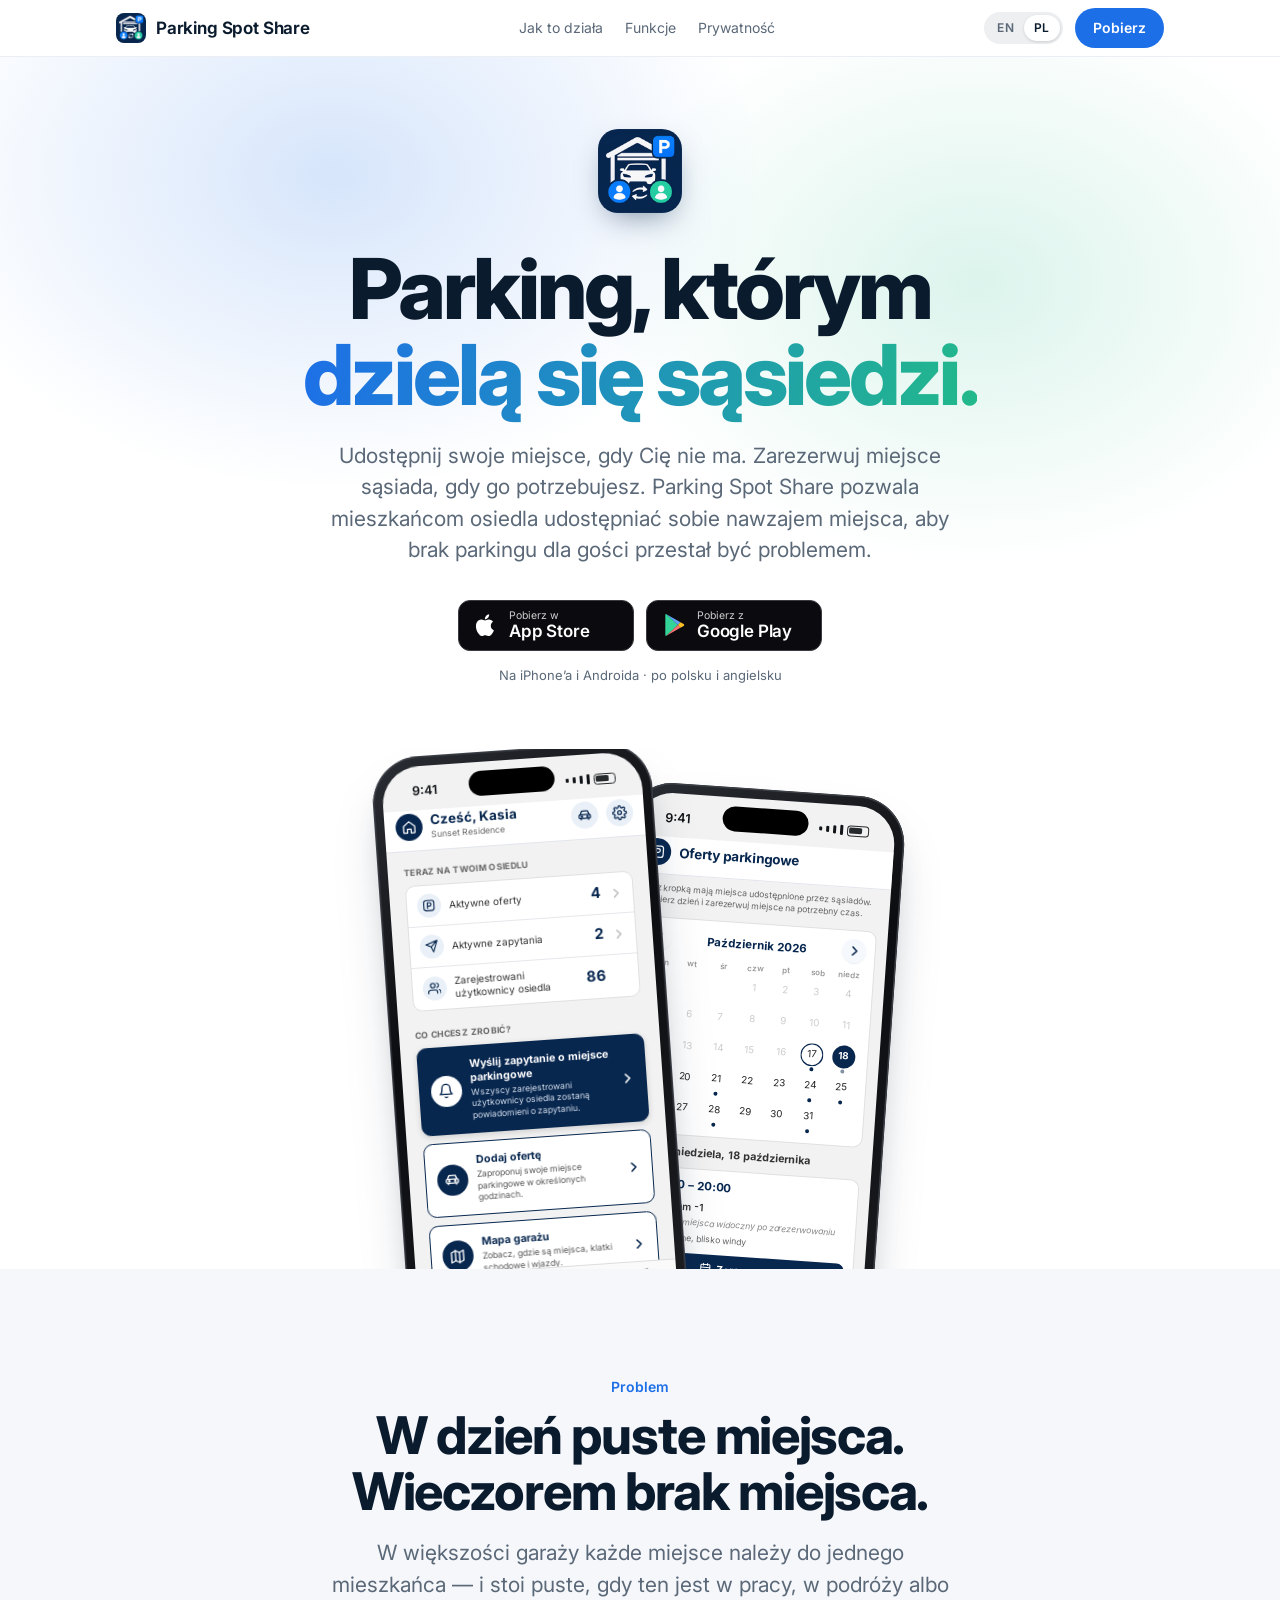
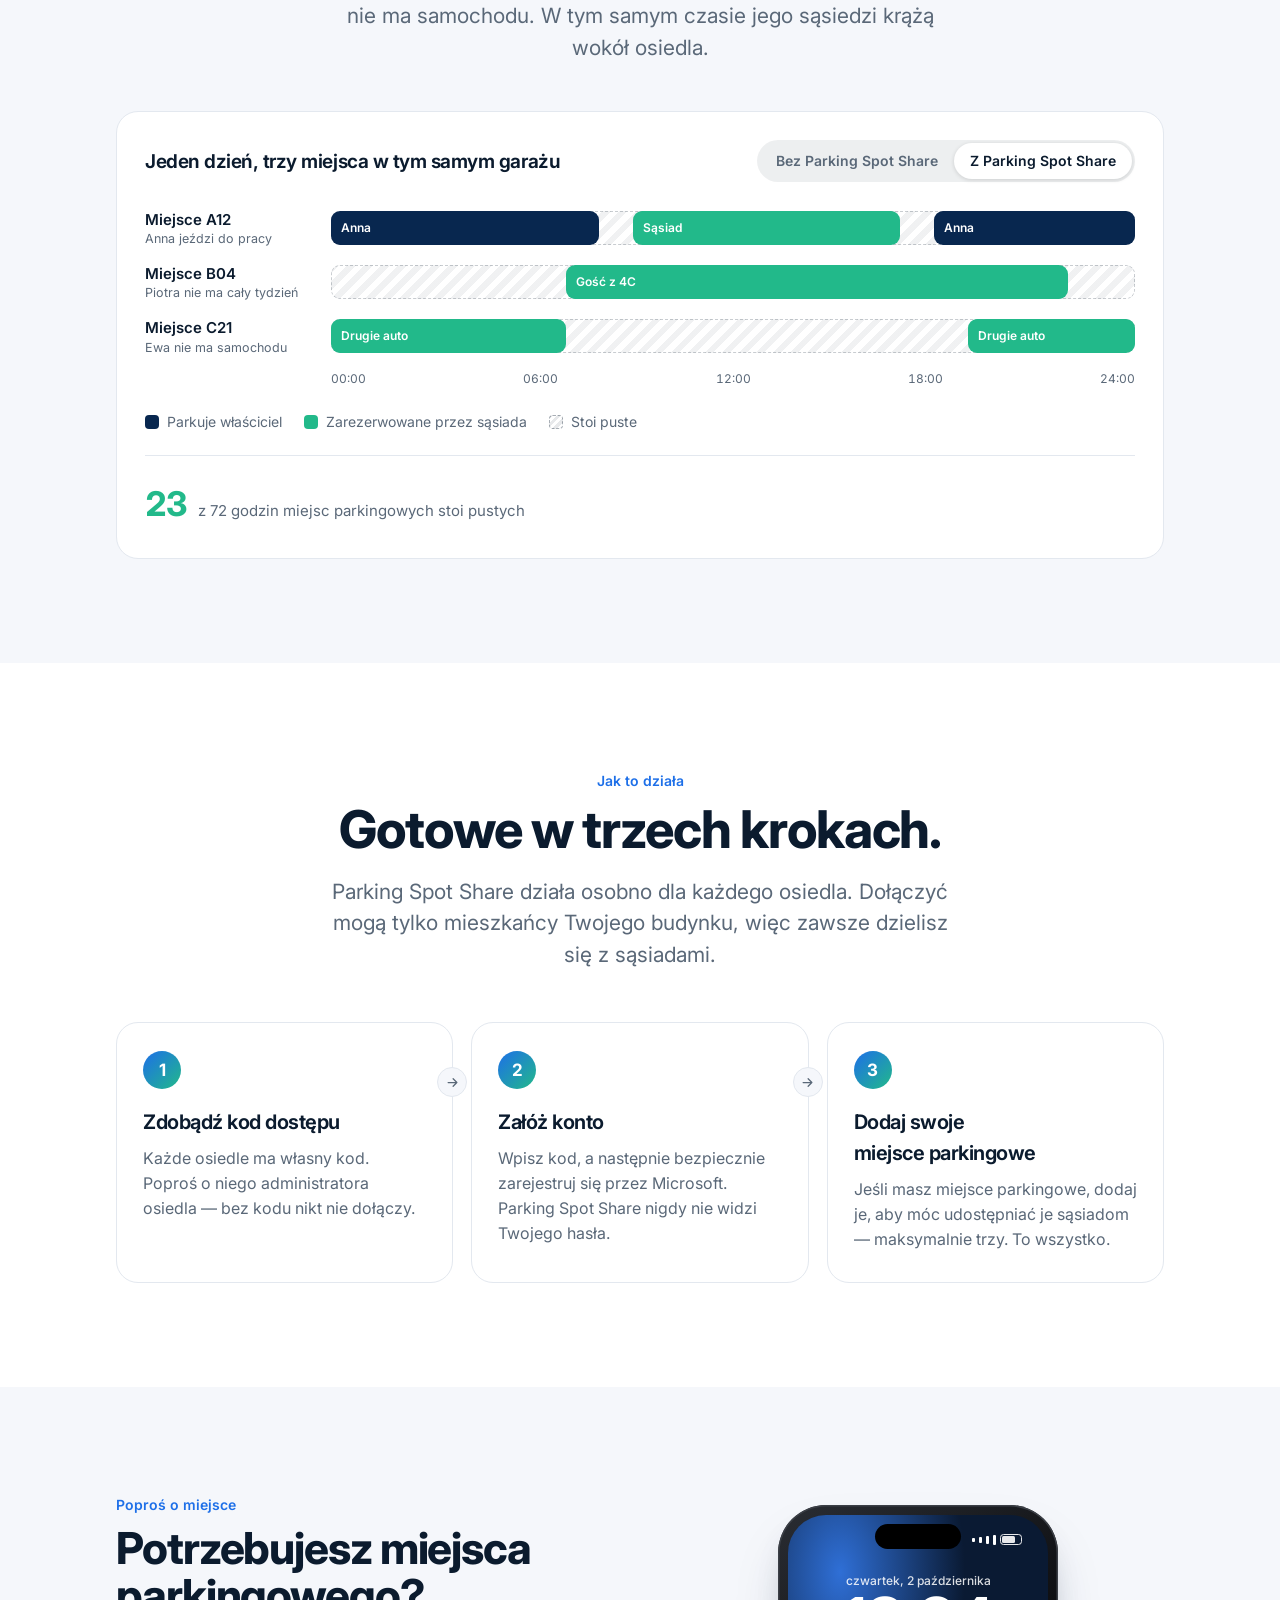
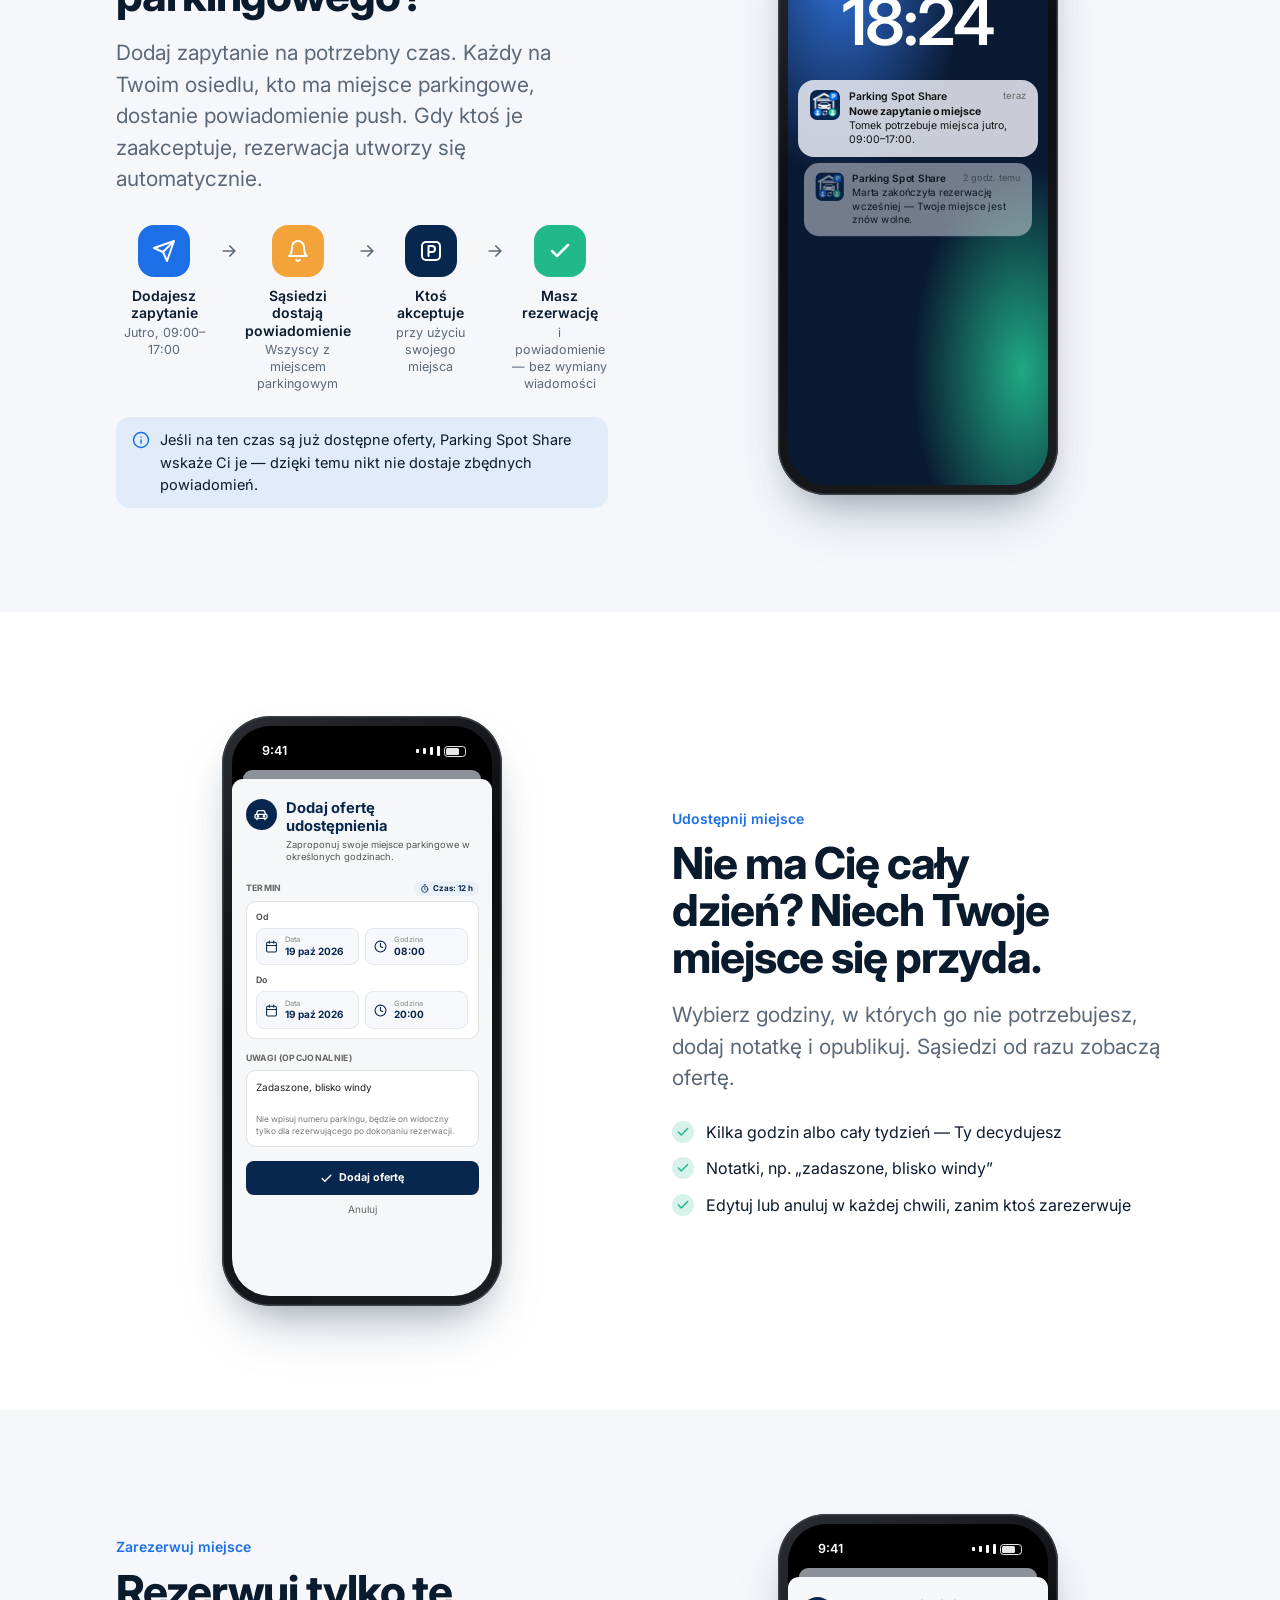
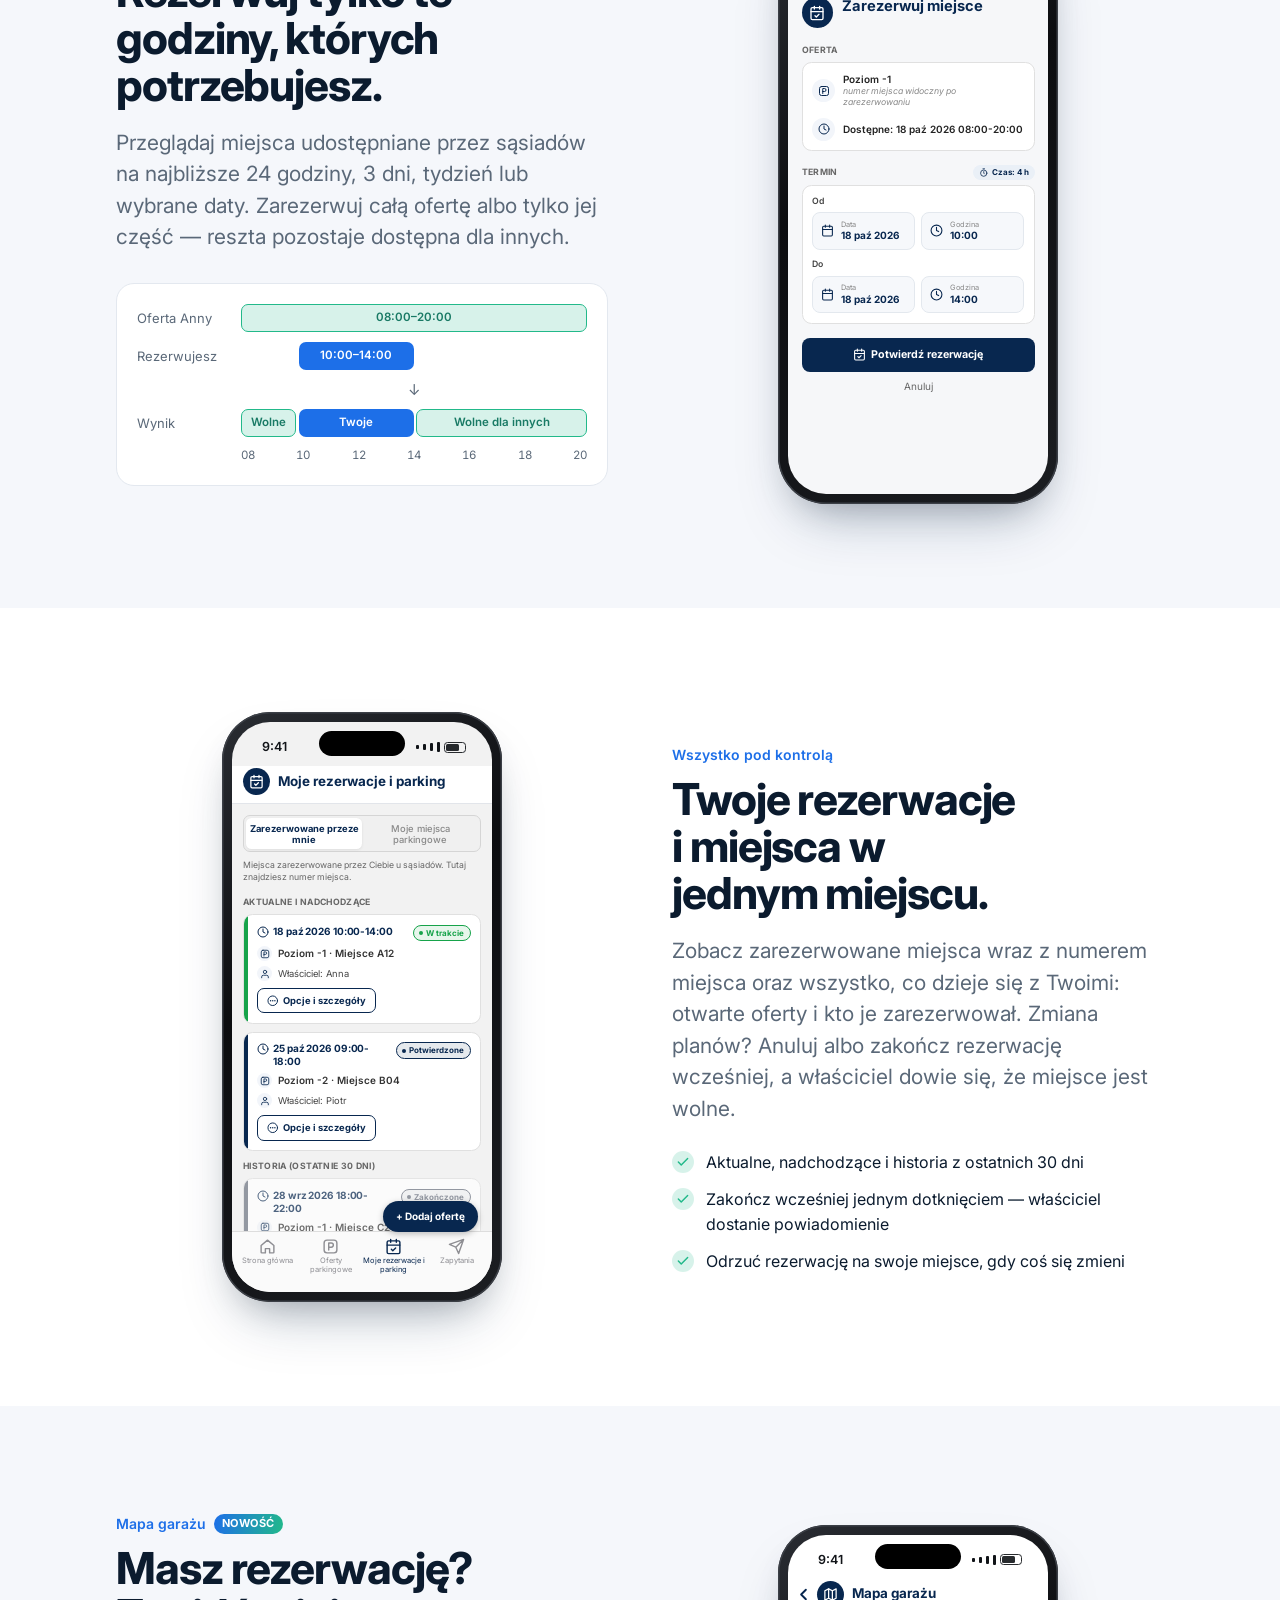
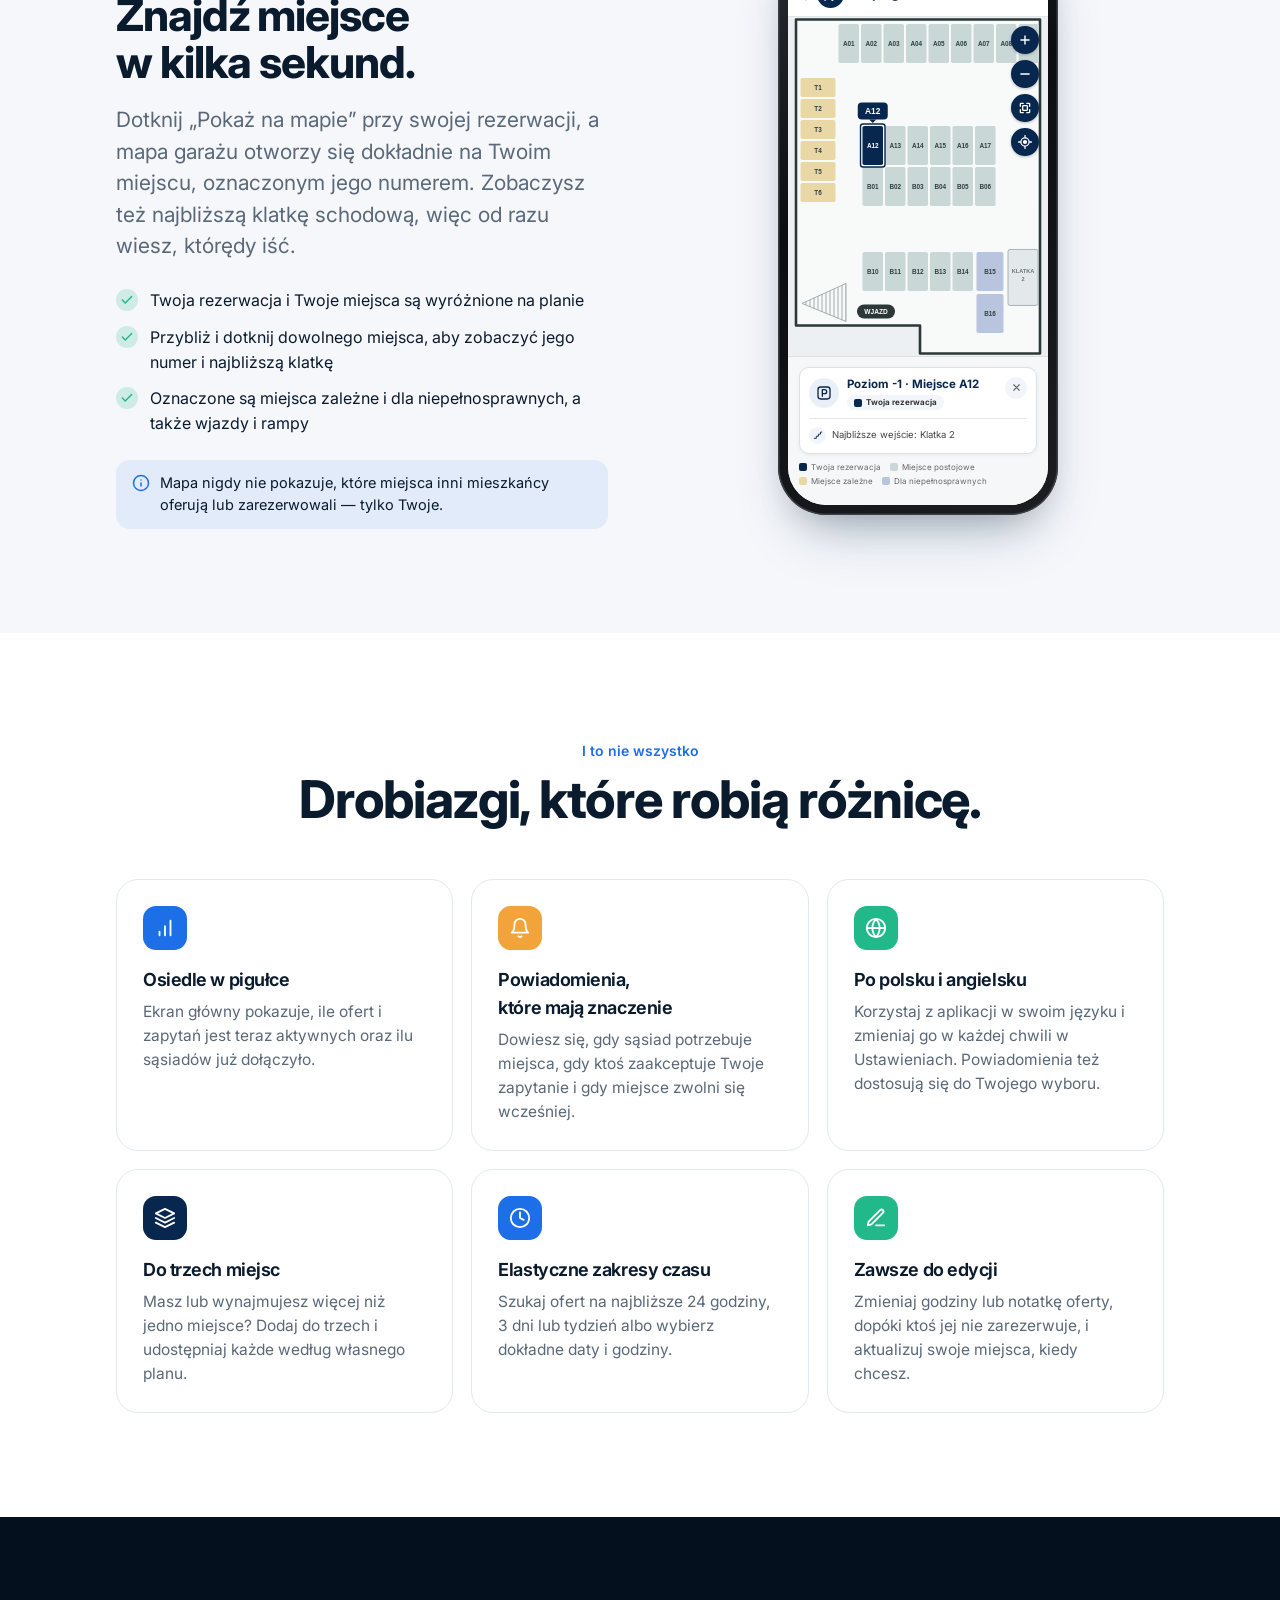
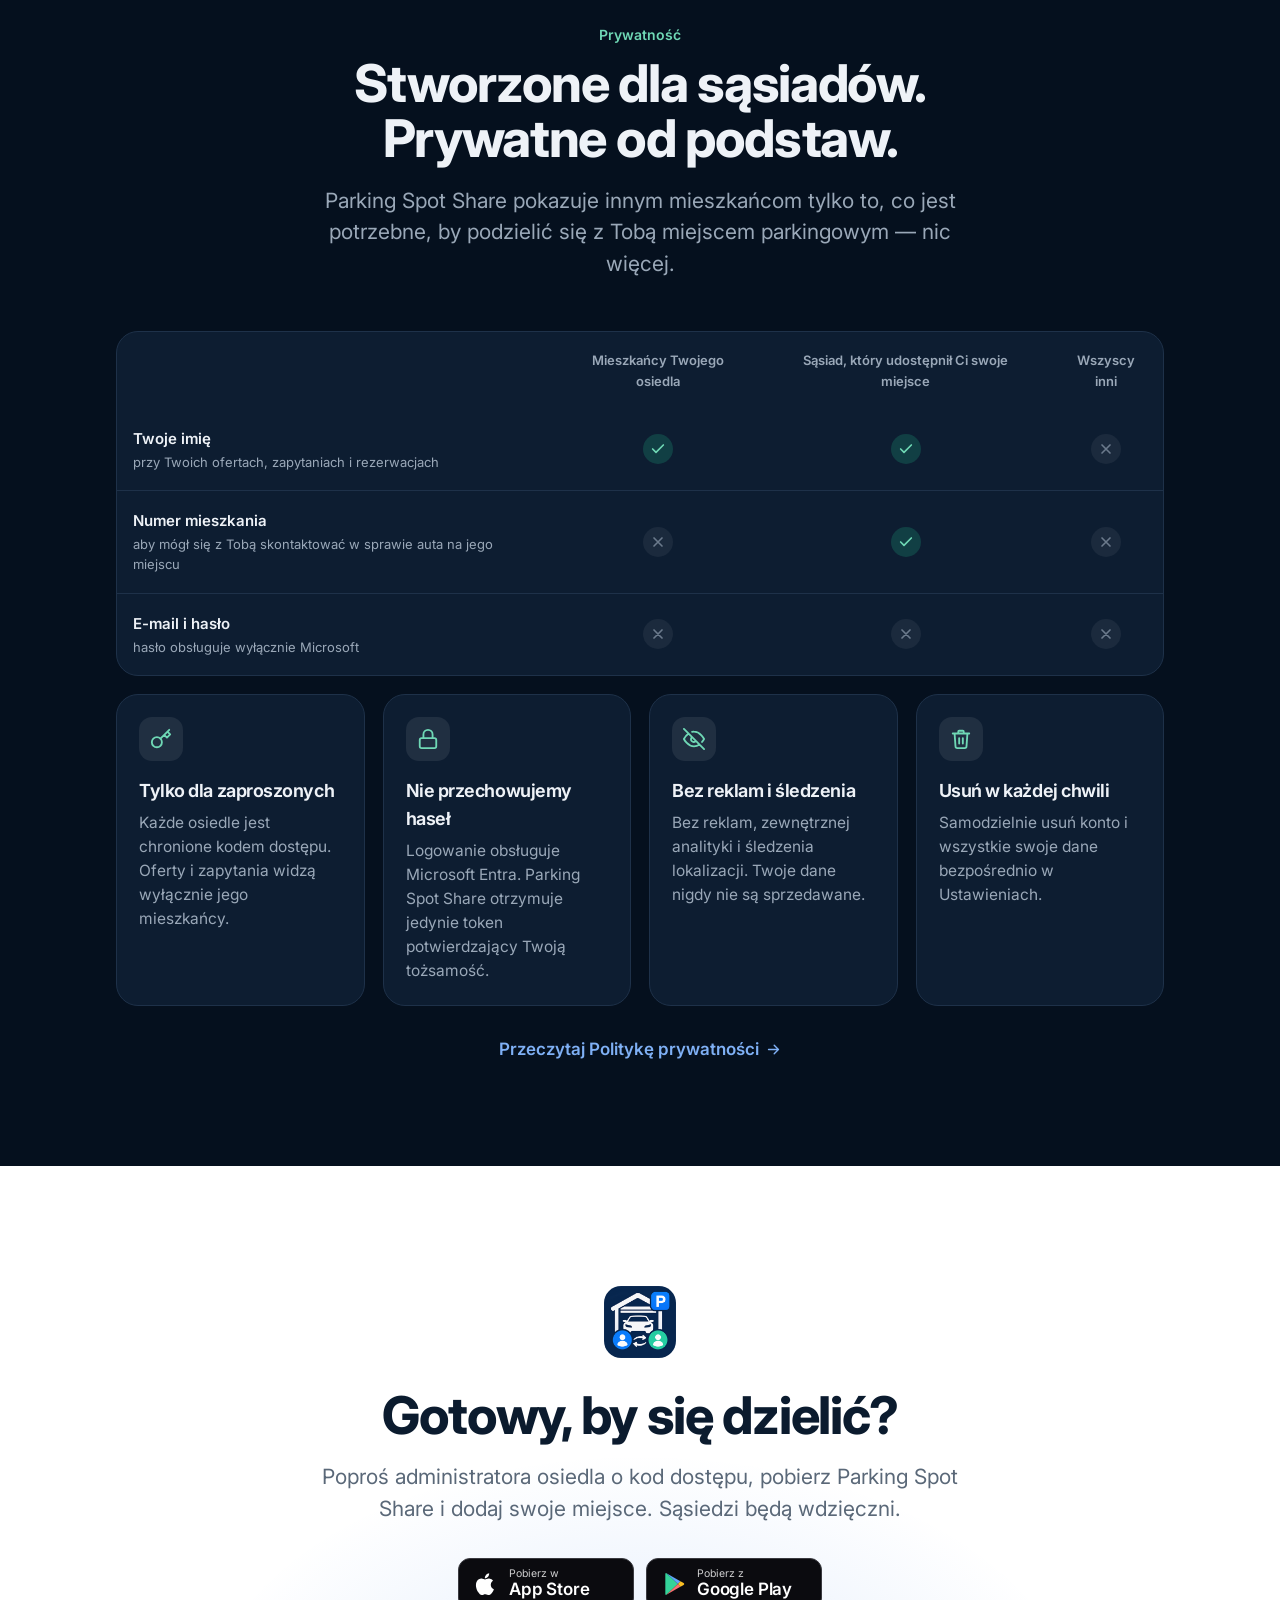
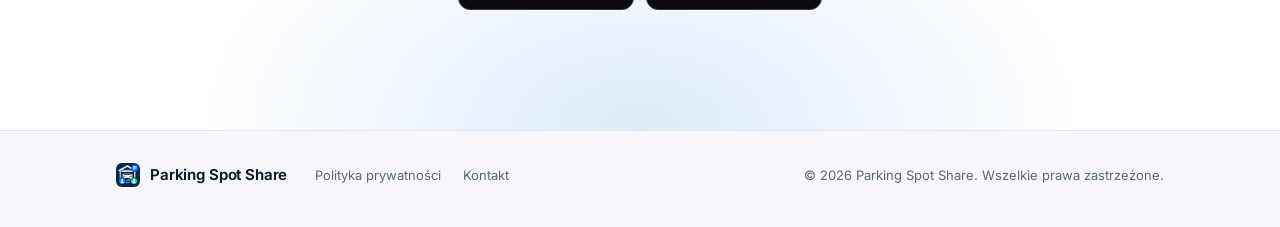
==== commit 63946678: "Default to Polish regardless of the browser language English now shows only when picked with the EN/" ====
--- a/index.html
+++ b/index.html
@@ -1,13 +1,25 @@
 <!DOCTYPE html>
-<html lang="en">
+<html lang="pl">
 <head>
 <meta charset="UTF-8">
 <meta name="viewport" content="width=device-width, initial-scale=1">
-<title>Parking Spot Share</title>
-<meta name="description" content="Parking Spot Share lets residents of the same building share their unused parking spots with each other — offer your spot when you're away, book a neighbour's when you need one.">
-<meta property="og:title" content="Parking Spot Share — parking, shared between neighbours">
-<meta property="og:description" content="Offer your parking spot when you're away. Book a neighbour's when you need one.">
-<meta property="og:image" content="icon.png">
+<title>Parking Spot Share — parking, którym dzielą się sąsiedzi</title>
+<!-- Link previews (Messenger, WhatsApp, Slack…) read these tags without running the language
+     switcher, so they're in Polish -- the language of the community the app is for. -->
+<meta name="description" content="Parking Spot Share pozwala mieszkańcom osiedla udostępniać sobie nawzajem miejsca parkingowe — udostępnij swoje, gdy Cię nie ma, i zarezerwuj miejsce sąsiada, gdy przyjeżdżają goście.">
+<meta property="og:type" content="website">
+<meta property="og:site_name" content="Parking Spot Share">
+<meta property="og:locale" content="pl_PL">
+<meta property="og:url" content="https://mcmilian.github.io/parkingAppPage/">
+<meta property="og:title" content="Parking Spot Share — parking, którym dzielą się sąsiedzi">
+<meta property="og:description" content="Udostępnij swoje miejsce parkingowe, gdy Cię nie ma. Zarezerwuj miejsce sąsiada, gdy go potrzebujesz.">
+<meta property="og:image" content="https://mcmilian.github.io/parkingAppPage/og-image.jpg">
+<meta property="og:image:type" content="image/jpeg">
+<meta property="og:image:width" content="1200">
+<meta property="og:image:height" content="630">
+<meta property="og:image:alt" content="Parking Spot Share — parking, którym dzielą się sąsiedzi">
+<meta name="twitter:card" content="summary_large_image">
+<meta name="twitter:image" content="https://mcmilian.github.io/parkingAppPage/og-image.jpg">
 <link rel="icon" type="image/png" sizes="32x32" href="favicon-32.png">
 <link rel="icon" type="image/png" sizes="256x256" href="icon.png">
 <link rel="apple-touch-icon" href="apple-touch-icon.png">
@@ -18,9 +30,9 @@
     if (lang !== "en" && lang !== "pl") {
       try { lang = localStorage.getItem("lang"); } catch (e) {}
     }
-    if (lang !== "en" && lang !== "pl") {
-      lang = /^pl\b/i.test(navigator.language || "") ? "pl" : "en";
-    }
+    // Polish by default -- the community is Polish. English only when picked with the switch
+    // (remembered above) or asked for with ?lang=en.
+    if (lang !== "en" && lang !== "pl") lang = "pl";
     document.documentElement.lang = lang;
     document.documentElement.classList.add("js");
   })();
